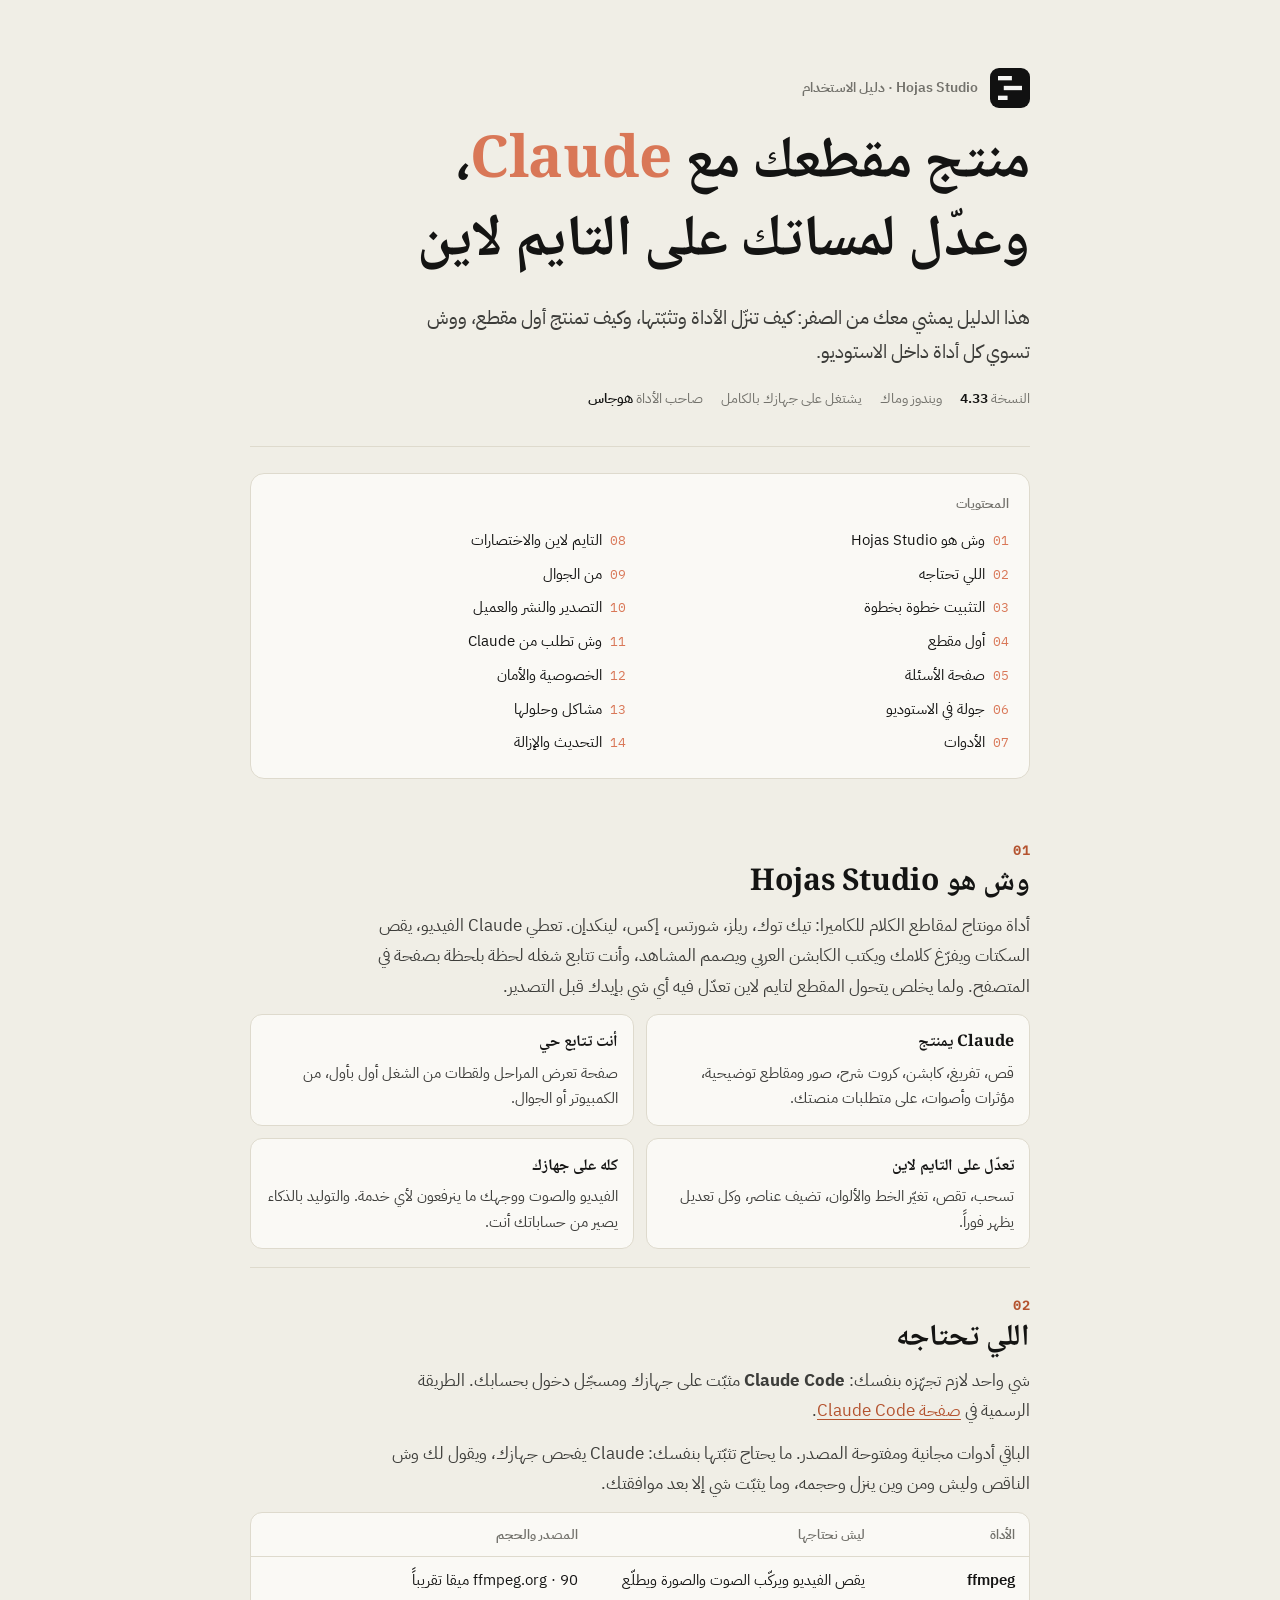
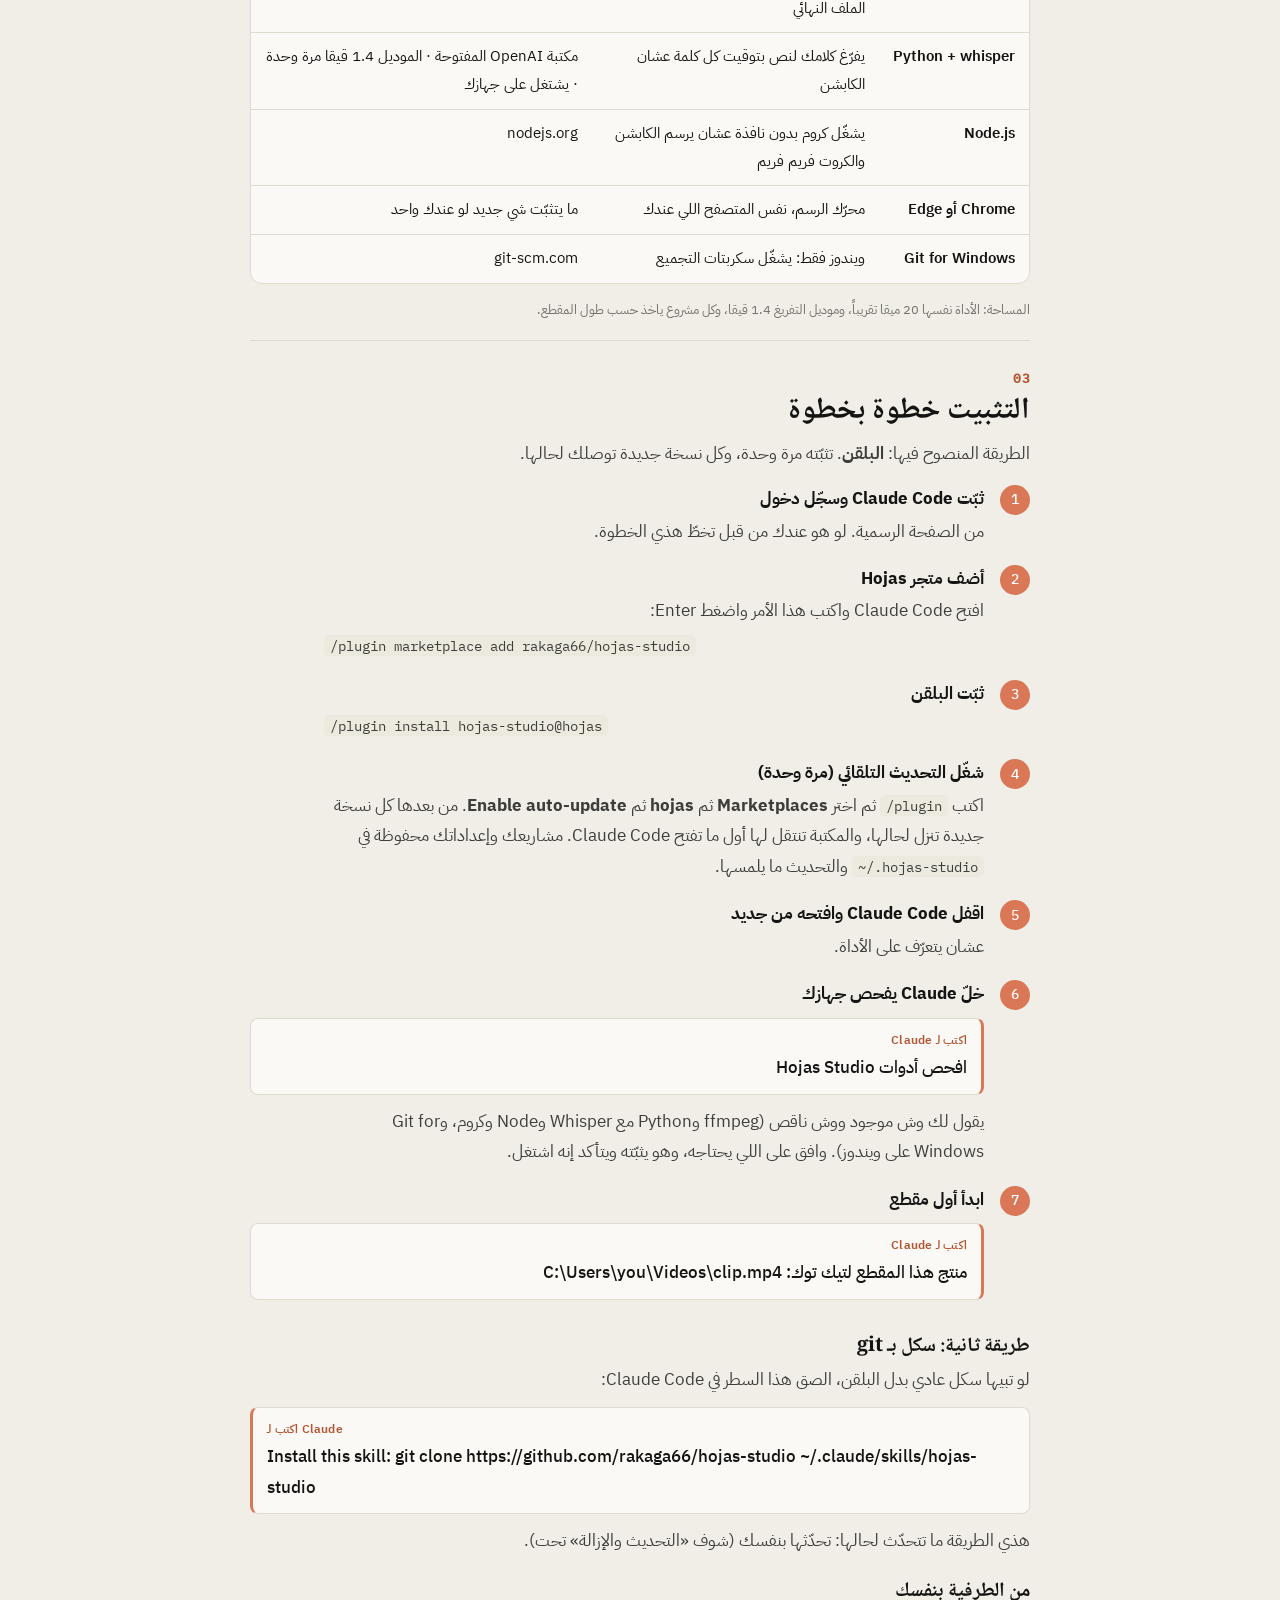
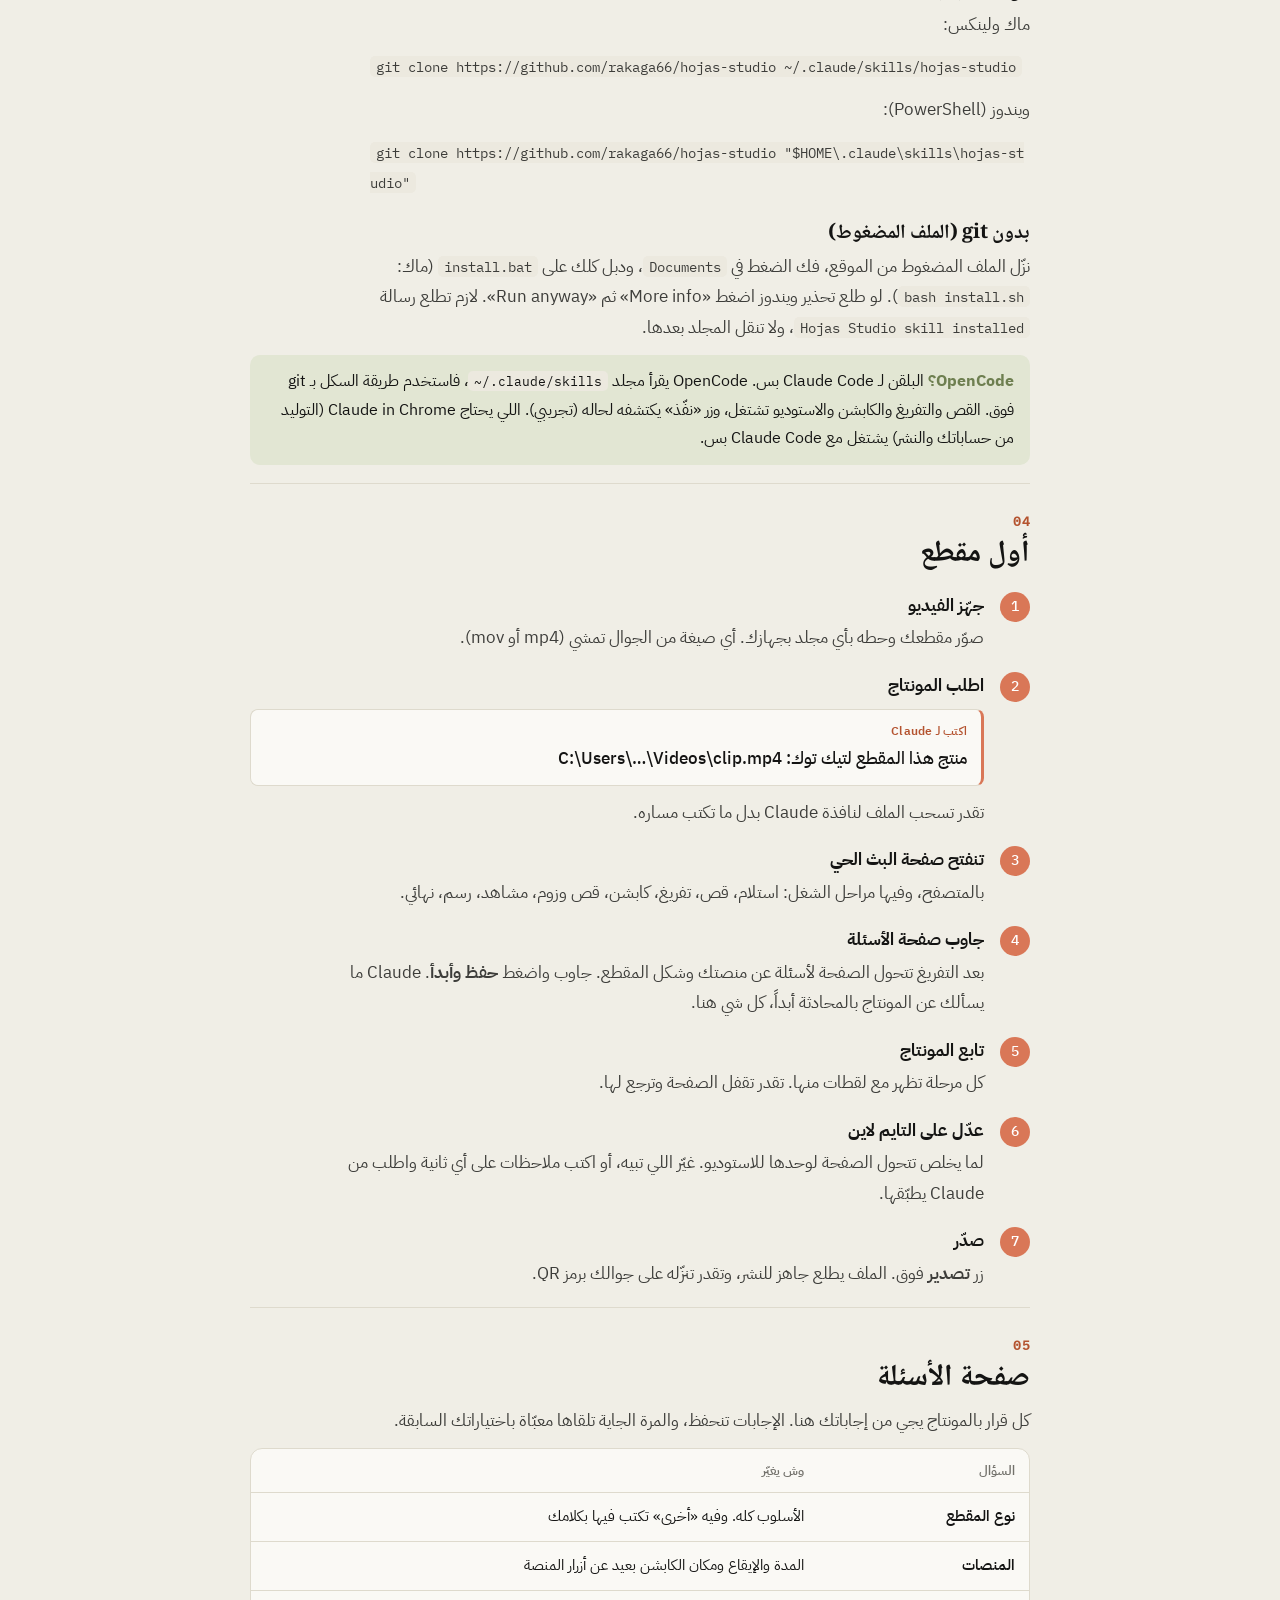
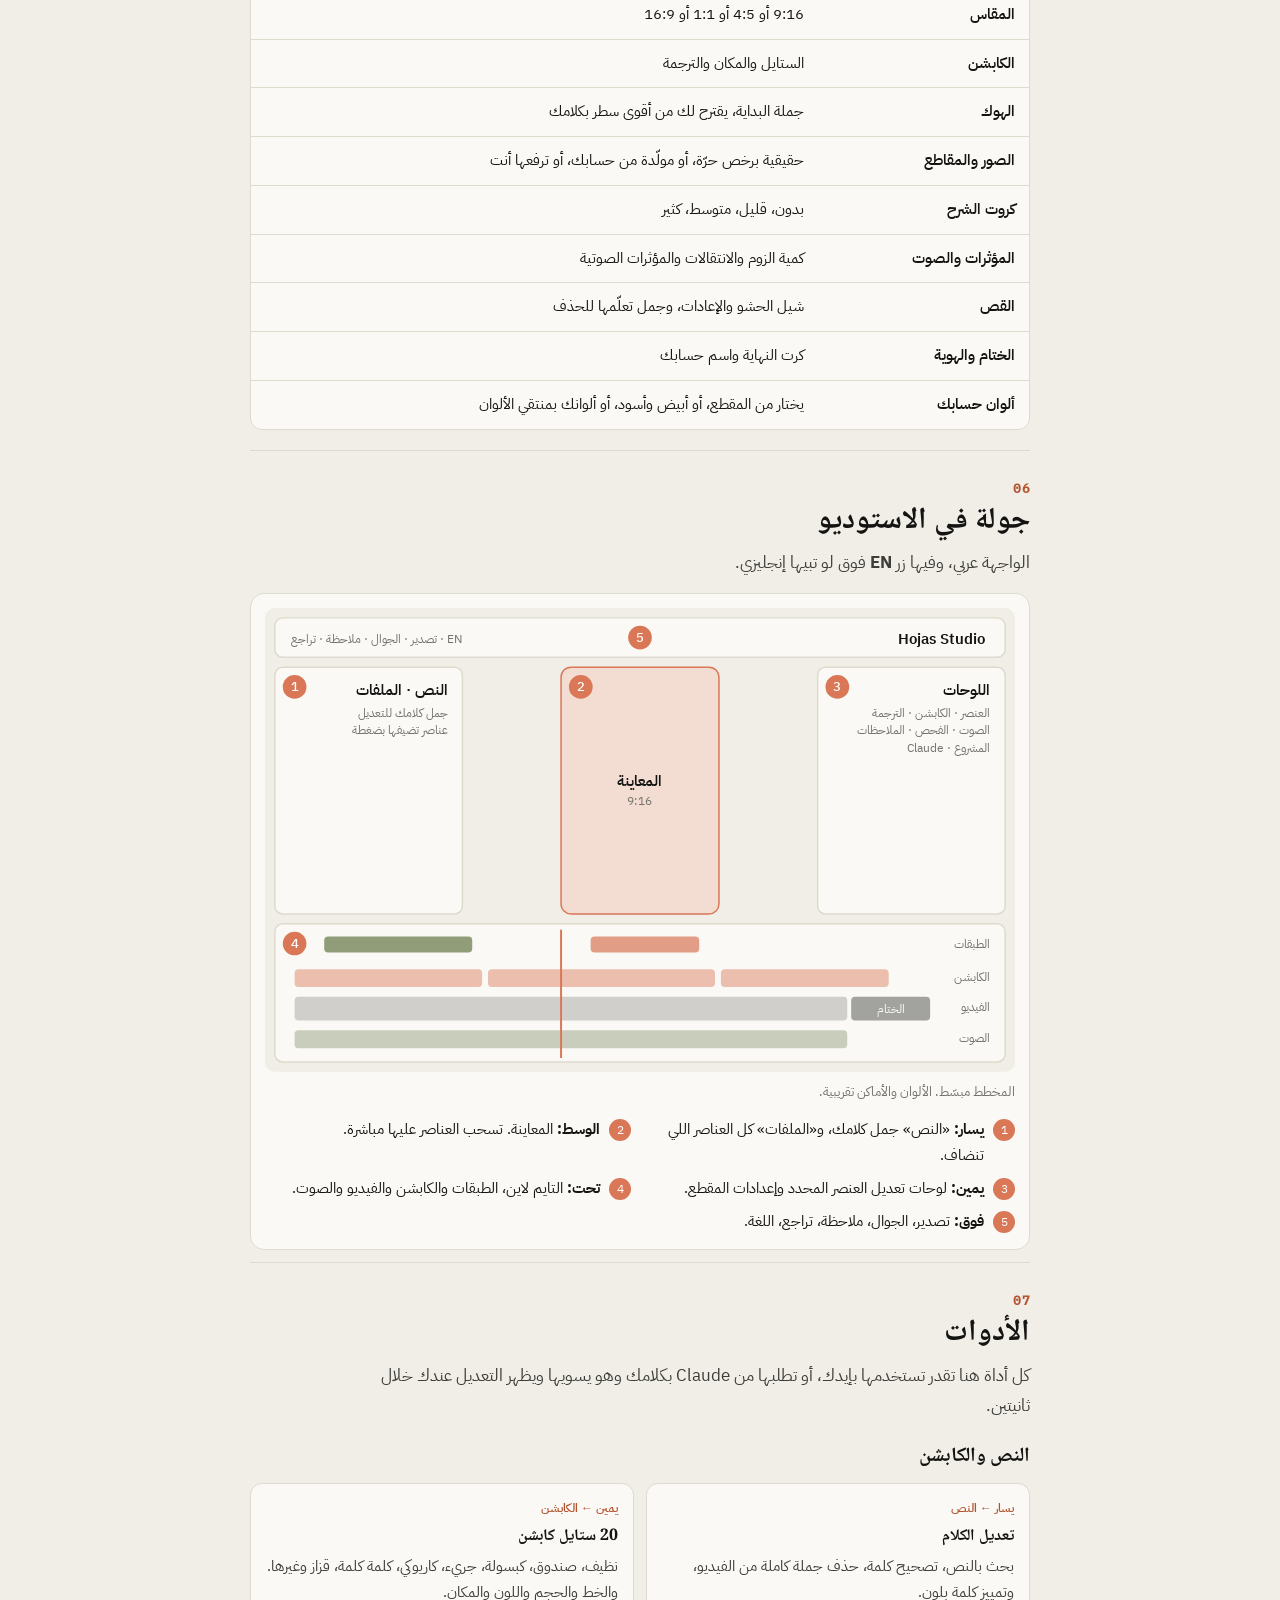
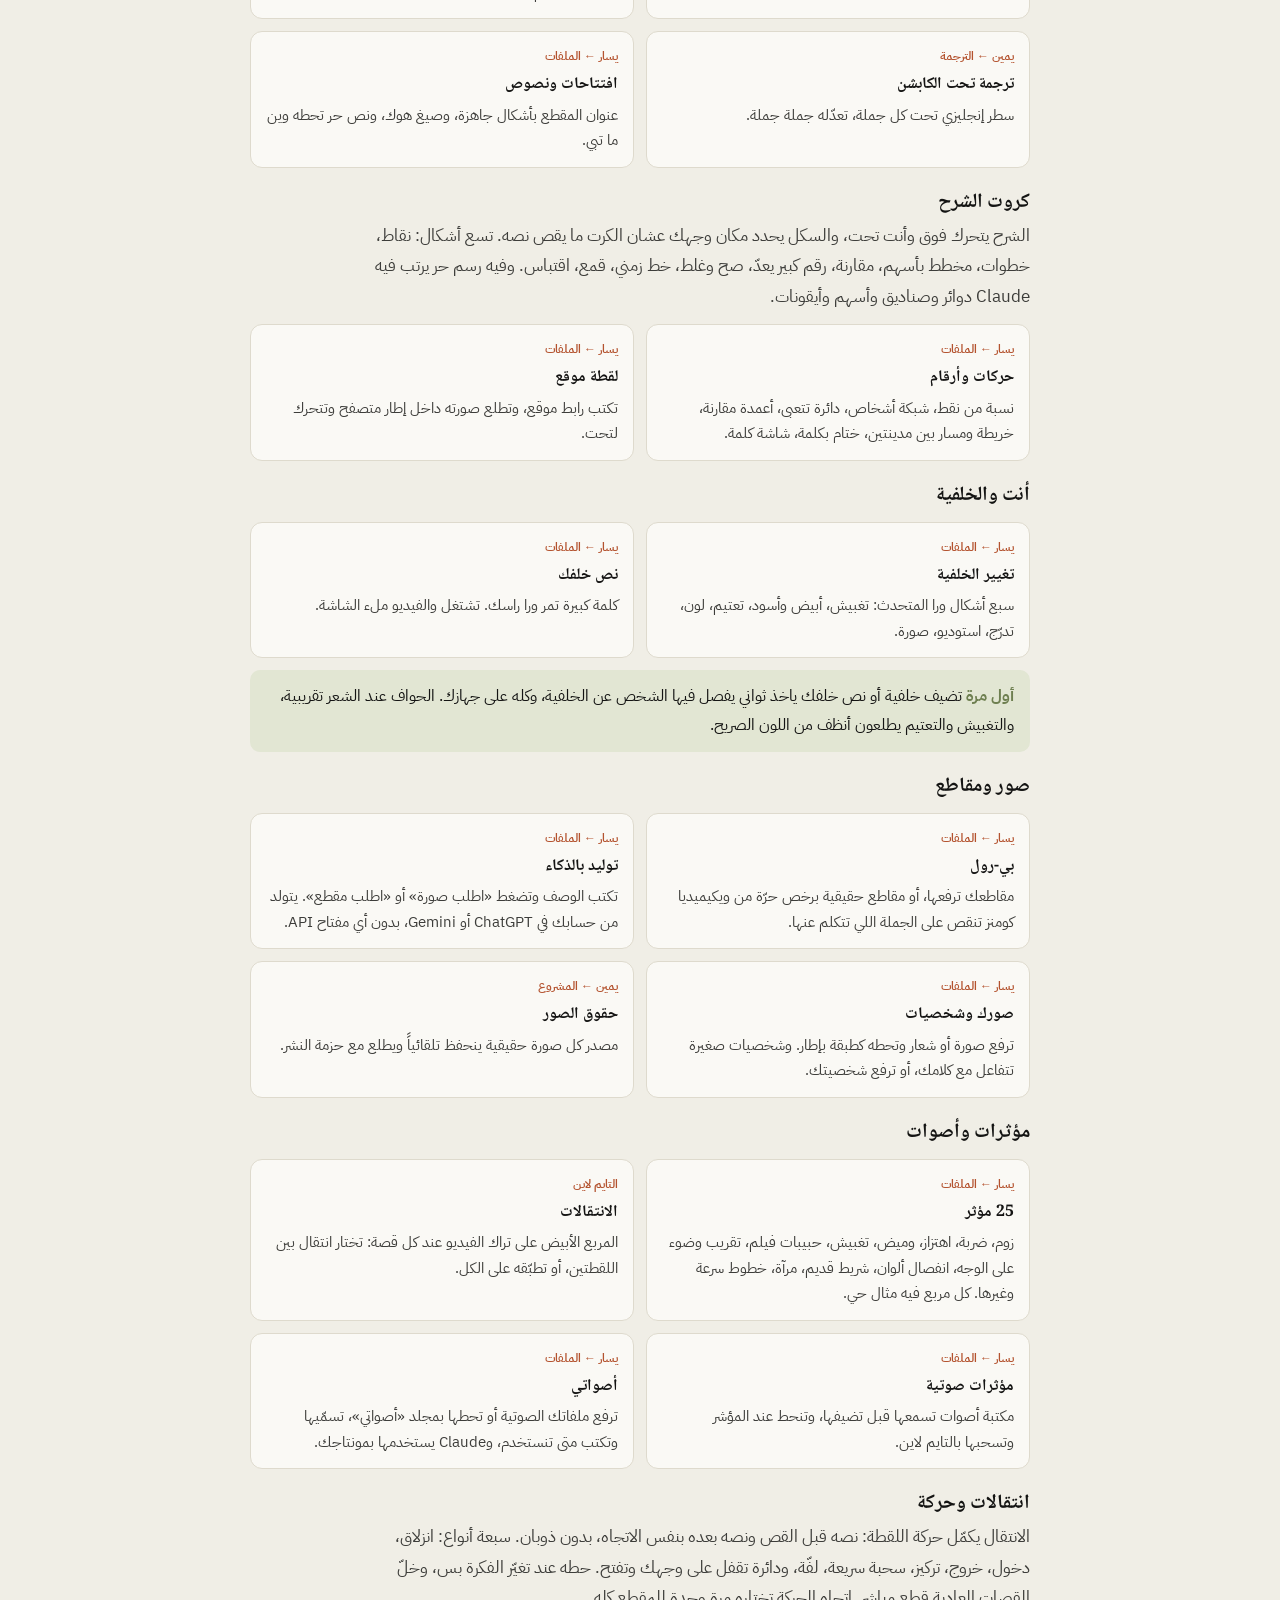
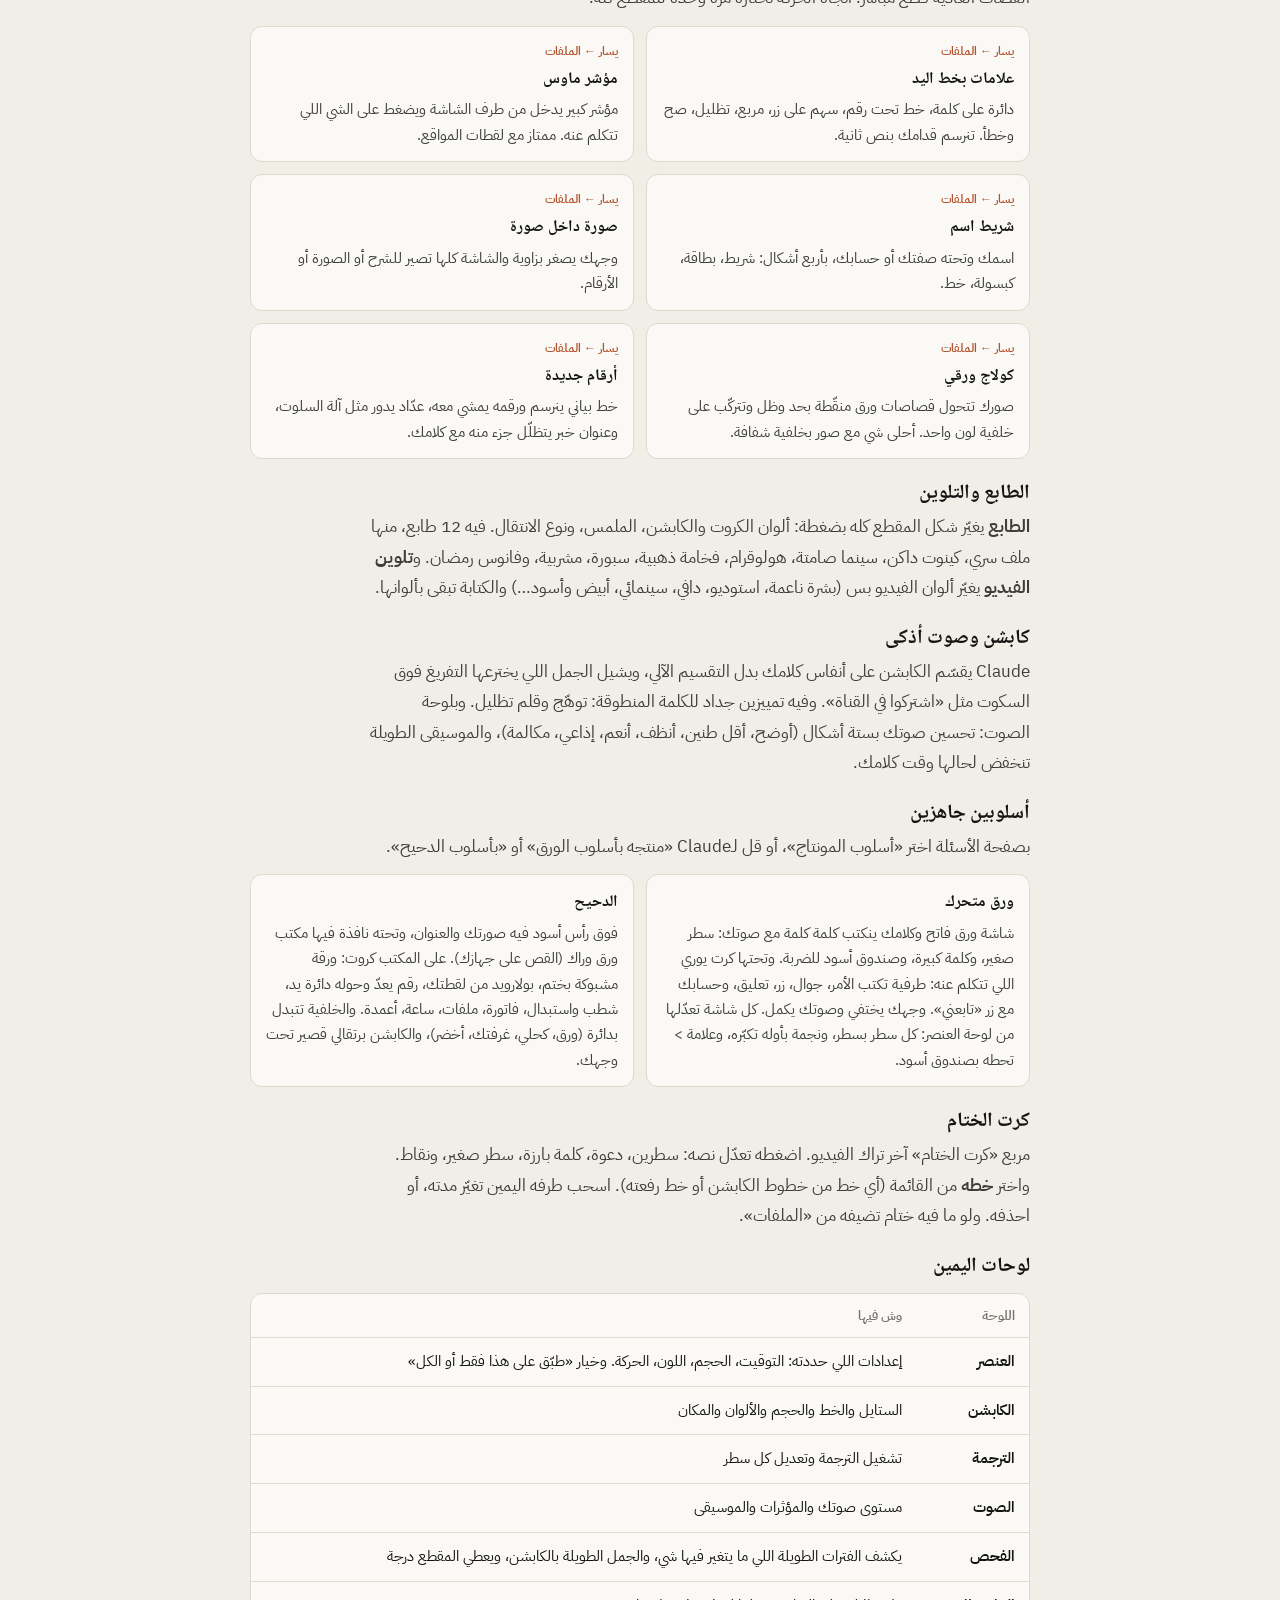
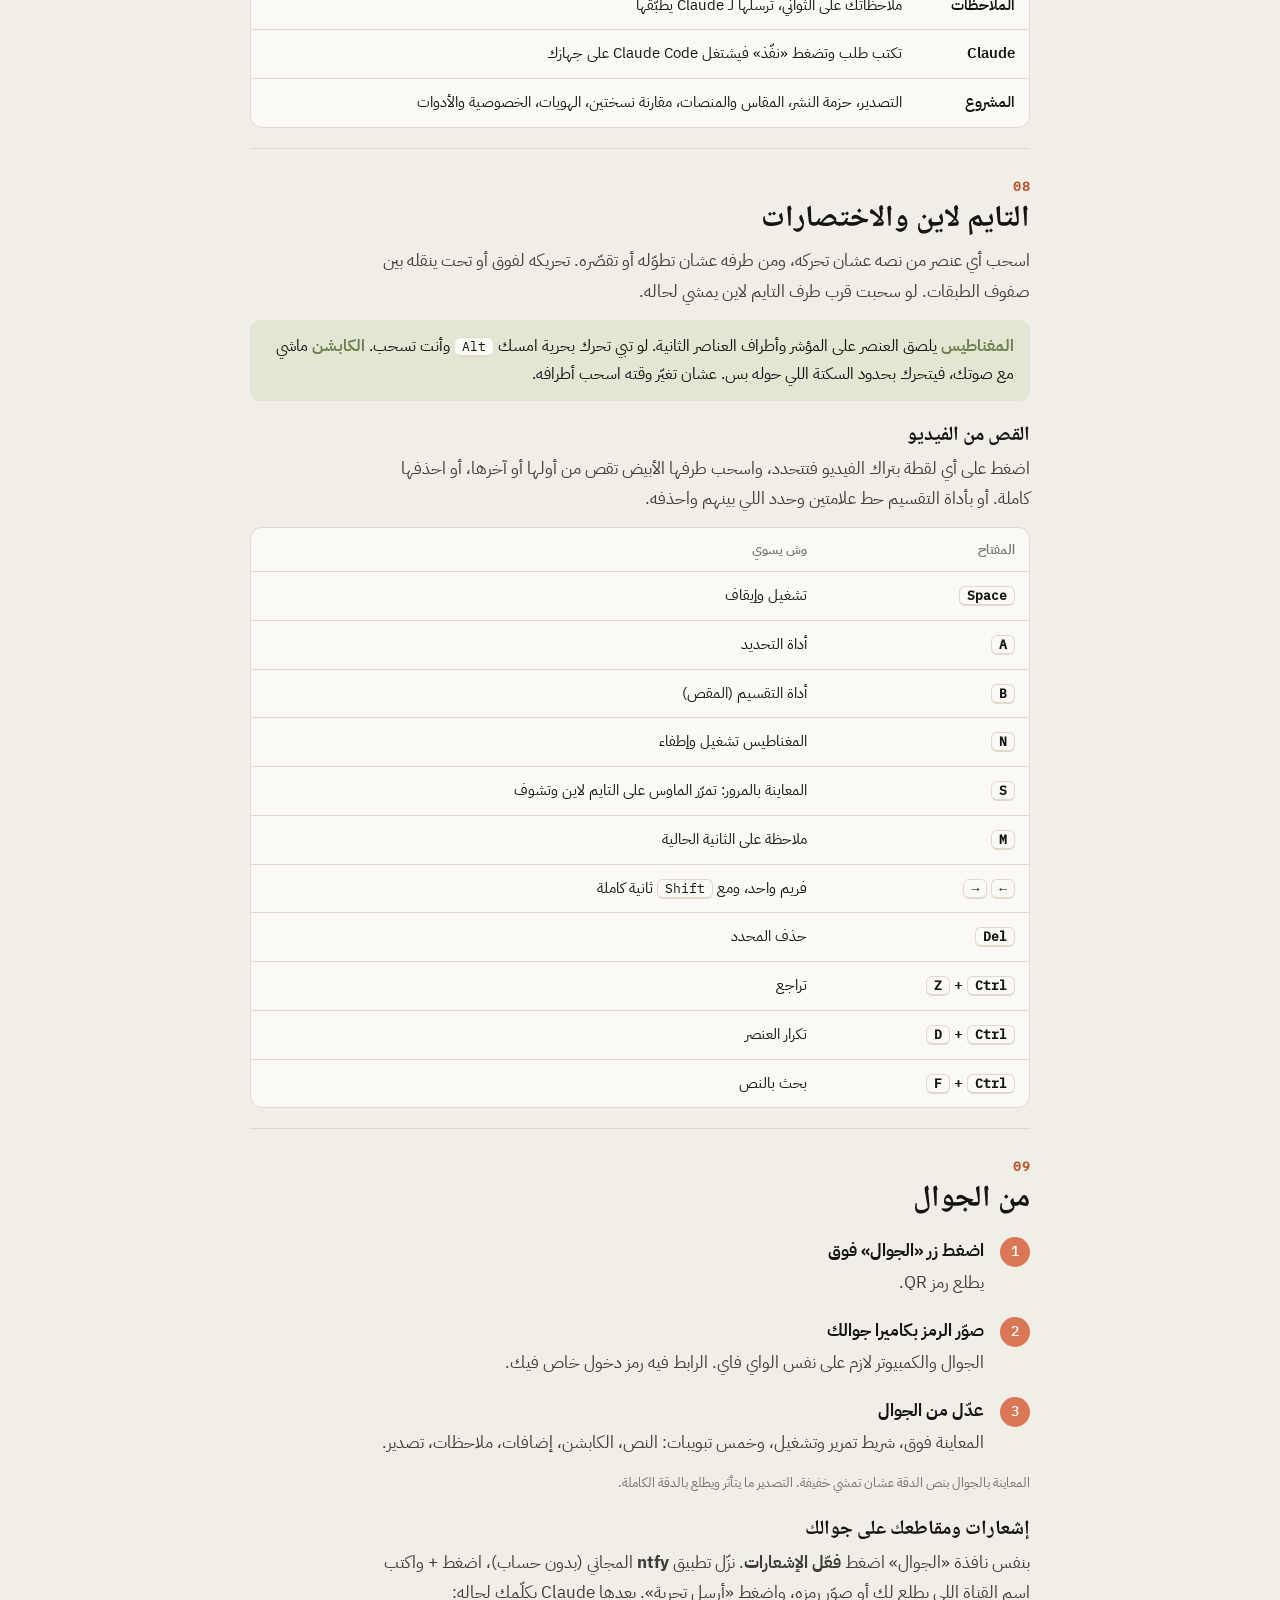
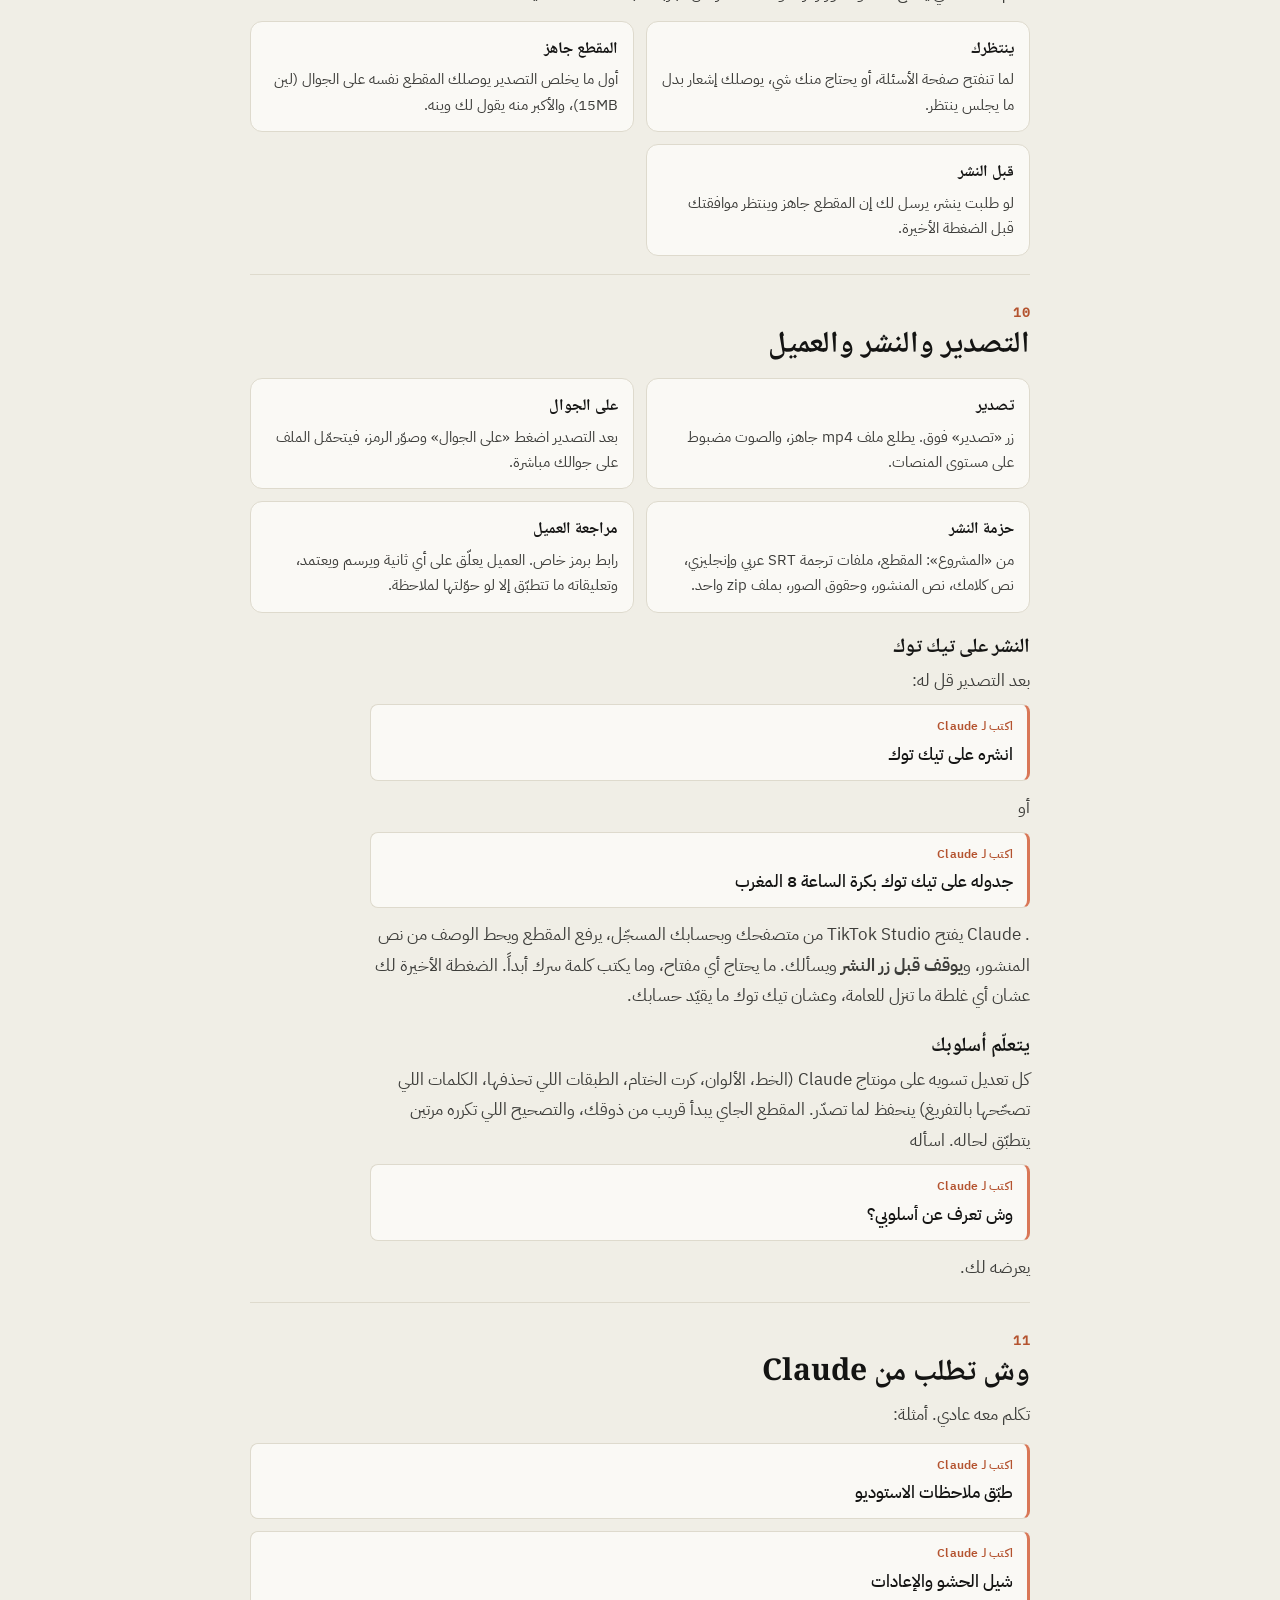
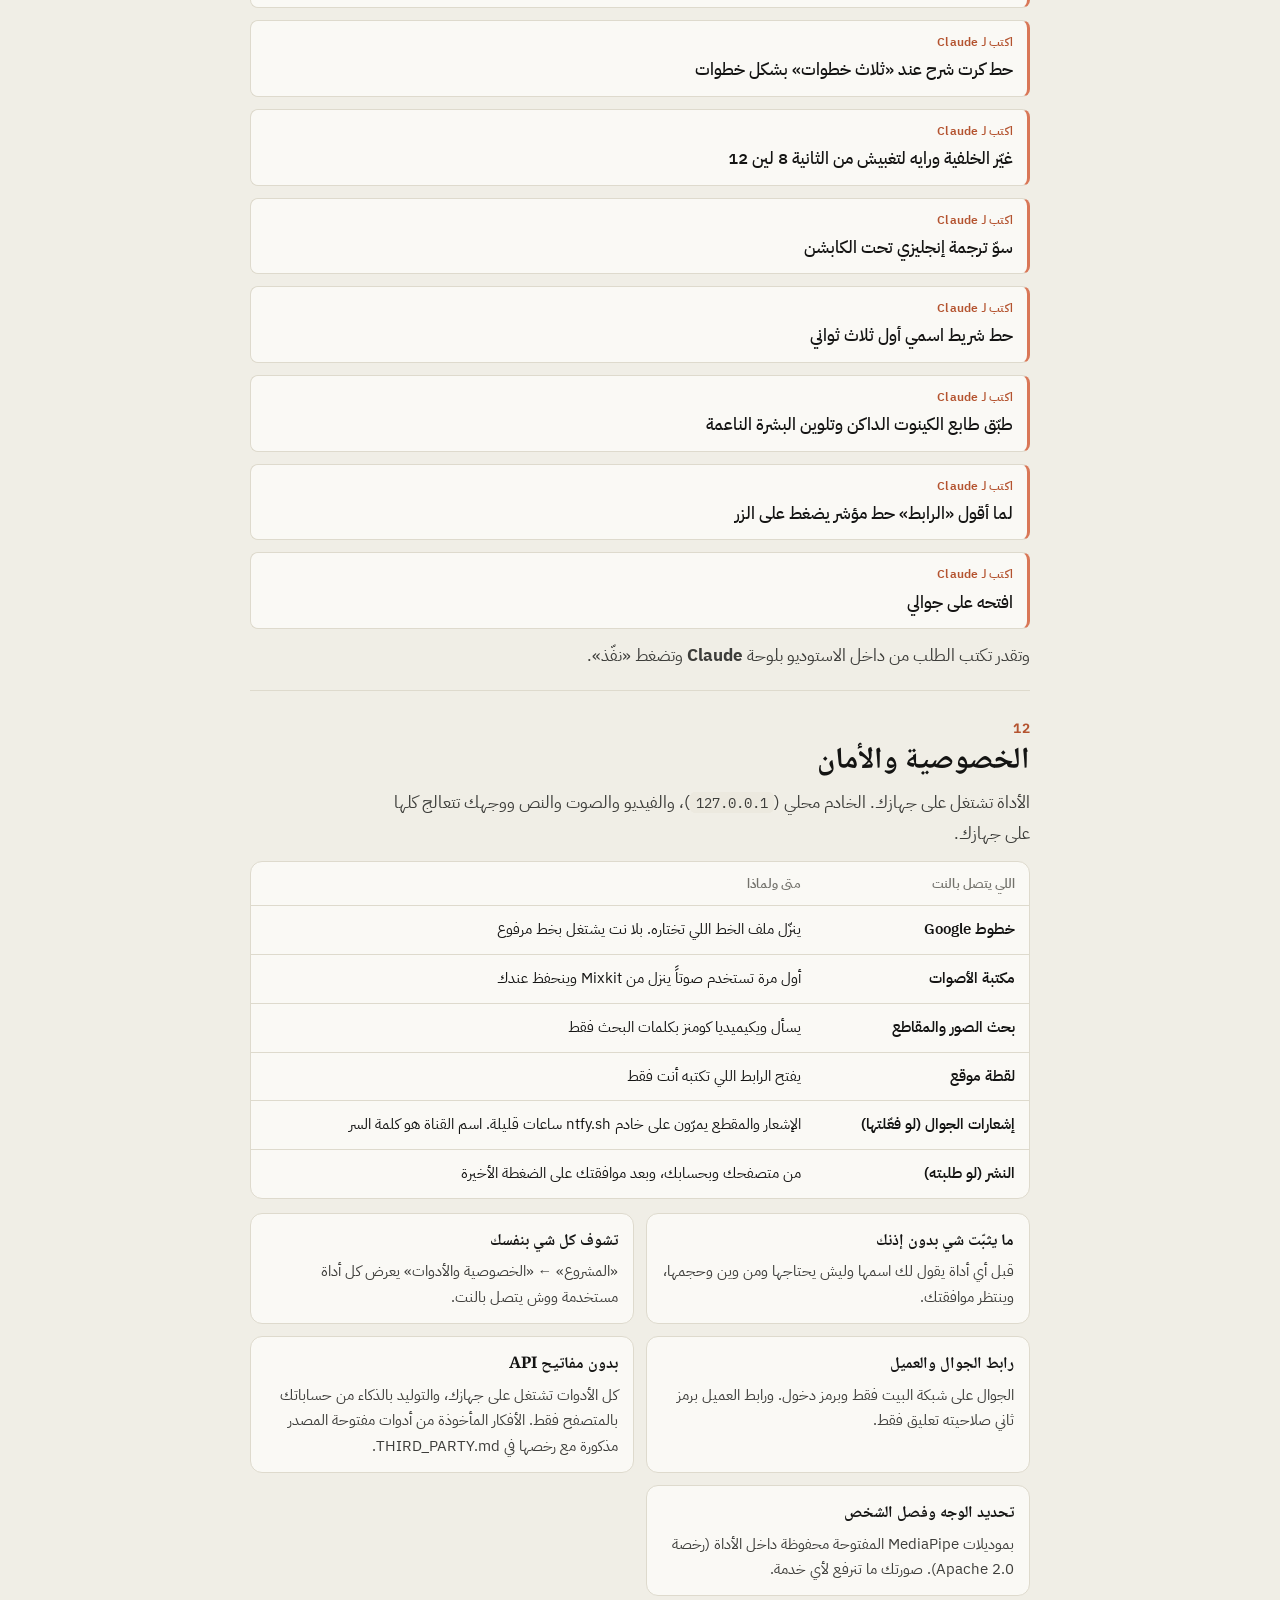
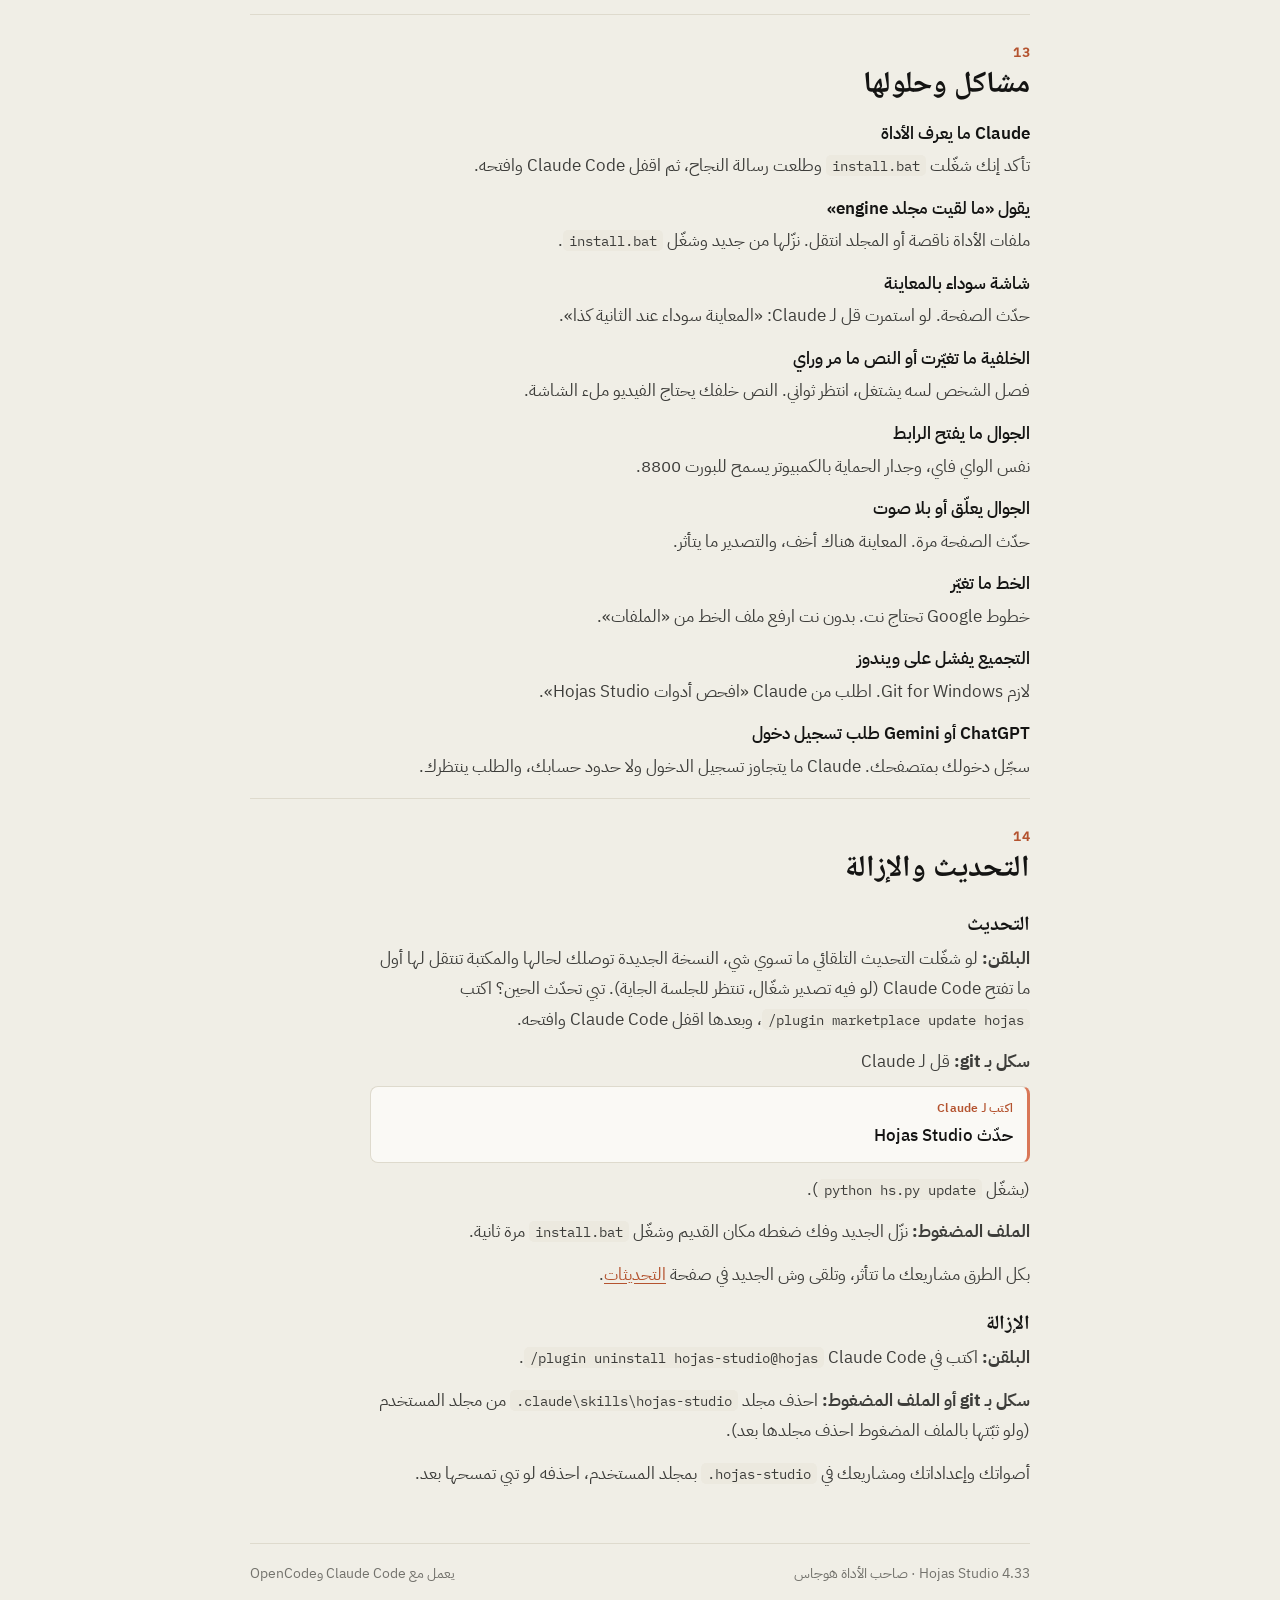
==== GUIDE.html @ 1b10c0c2 "4.34: tools check detects the export library (puppeteer-core) and `hs deps` installs it once into ~/" ====
<!doctype html>
<html lang="ar" dir="rtl">
<head>
<meta charset="utf-8">
<meta name="viewport" content="width=device-width, initial-scale=1">
<title>دليل Hojas Studio</title>
<style>
@font-face{font-family:"HS Plex";font-weight:400;font-display:swap;unicode-range:U+0600-06FF,U+0750-077F,U+0870-08FF,U+FB50-FDFF,U+FE70-FEFF,U+200C-200E;src:url([data-uri]) format("woff2")}
@font-face{font-family:"HS Plex";font-weight:400;font-display:swap;unicode-range:U+0000-00FF,U+2000-206F,U+2190-21FF;src:url([data-uri]) format("woff2")}
@font-face{font-family:"HS Plex";font-weight:500;font-display:swap;unicode-range:U+0600-06FF,U+0750-077F,U+0870-08FF,U+FB50-FDFF,U+FE70-FEFF,U+200C-200E;src:url([data-uri]) format("woff2")}
@font-face{font-family:"HS Plex";font-weight:500;font-display:swap;unicode-range:U+0000-00FF,U+2000-206F,U+2190-21FF;src:url([data-uri]) format("woff2")}
@font-face{font-family:"HS Plex";font-weight:600;font-display:swap;unicode-range:U+0600-06FF,U+0750-077F,U+0870-08FF,U+FB50-FDFF,U+FE70-FEFF,U+200C-200E;src:url([data-uri]) format("woff2")}
@font-face{font-family:"HS Plex";font-weight:600;font-display:swap;unicode-range:U+0000-00FF,U+2000-206F,U+2190-21FF;src:url([data-uri]) format("woff2")}
@font-face{font-family:"HS Plex";font-weight:700;font-display:swap;unicode-range:U+0600-06FF,U+0750-077F,U+0870-08FF,U+FB50-FDFF,U+FE70-FEFF,U+200C-200E;src:url([data-uri]) format("woff2")}
@font-face{font-family:"HS Plex";font-weight:700;font-display:swap;unicode-range:U+0000-00FF,U+2000-206F,U+2190-21FF;src:url([data-uri]) format("woff2")}
@font-face{font-family:"HS Naskh";font-weight:600;font-display:swap;unicode-range:U+0600-06FF,U+0750-077F,U+0870-08FF,U+FB50-FDFF,U+FE70-FEFF,U+200C-200E;src:url([data-uri]) format("woff2")}
@font-face{font-family:"HS Naskh";font-weight:600;font-display:swap;unicode-range:U+0000-00FF,U+2000-206F,U+2190-21FF;src:url([data-uri]) format("woff2")}
@font-face{font-family:"HS Naskh";font-weight:700;font-display:swap;unicode-range:U+0600-06FF,U+0750-077F,U+0870-08FF,U+FB50-FDFF,U+FE70-FEFF,U+200C-200E;src:url([data-uri]) format("woff2")}
@font-face{font-family:"HS Naskh";font-weight:700;font-display:swap;unicode-range:U+0000-00FF,U+2000-206F,U+2190-21FF;src:url([data-uri]) format("woff2")}
@font-face{font-family:"HS Mono";font-weight:400;font-display:swap;unicode-range:U+0000-00FF,U+2000-206F,U+2190-21FF;src:url([data-uri]) format("woff2")}
@font-face{font-family:"HS Mono";font-weight:500;font-display:swap;unicode-range:U+0000-00FF,U+2000-206F,U+2190-21FF;src:url([data-uri]) format("woff2")}

/* Layout: a single reading column like a printed manual, with a quiet table of contents and numbered steps only where order matters */
:root{
  --paper:#F0EEE6; --card:#FAF9F5; --ink:#141413; --ink2:#3D3D3A; --mute:#73726C; --line:#DEDACD;
  --clay:#D97757; --clay-ink:#B4532F; --clay-soft:#F3DDD2; --olive:#6E7F50; --olive-soft:#E2E6D3; --code:#ECE9DF;
  --serif:"HS Naskh","Noto Naskh Arabic","Amiri",serif; --sans:"HS Plex","IBM Plex Sans Arabic","Segoe UI",Tahoma,sans-serif; --mono:"HS Mono","IBM Plex Mono",Consolas,monospace;
}
@media (prefers-color-scheme: dark){ :root:not([data-theme="light"]){ --paper:#1F1E1C; --card:#292826; --ink:#F0EEE6; --ink2:#D6D3C9; --mute:#A5A399; --line:#3B3A36; --clay:#E08A6B; --clay-ink:#EFA285; --clay-soft:#3E2C24; --olive:#A9B98A; --olive-soft:#2C3124; --code:#33322E; color-scheme:dark } }
:root[data-theme="dark"]{ --paper:#1F1E1C; --card:#292826; --ink:#F0EEE6; --ink2:#D6D3C9; --mute:#A5A399; --line:#3B3A36; --clay:#E08A6B; --clay-ink:#EFA285; --clay-soft:#3E2C24; --olive:#A9B98A; --olive-soft:#2C3124; --code:#33322E; color-scheme:dark }
*{box-sizing:border-box}
body{background:var(--paper);color:var(--ink);font-family:var(--sans);font-size:16.5px;line-height:1.85;margin:0}
.page{direction:rtl;max-width:820px;margin:0 auto;padding-inline:20px;padding-block:28px 64px}
h1,h2,h3{font-family:var(--serif);font-weight:700;line-height:1.35;text-wrap:balance;margin:0}
h2{font-size:30px;margin-bottom:6px}
h3{font-size:20px;margin-top:22px;margin-bottom:4px}
p{margin:0 0 12px;max-width:66ch;color:var(--ink2)}
a{color:var(--clay-ink);text-underline-offset:3px}
code,.cmd{font-family:var(--mono);font-size:.86em;background:var(--code);padding:1px 6px;border-radius:5px;direction:ltr;unicode-bidi:isolate;white-space:nowrap}
kbd{font-family:var(--mono);font-size:13px;background:var(--card);border:1px solid var(--line);border-bottom-width:2px;border-radius:6px;padding:0 7px;direction:ltr;unicode-bidi:isolate;white-space:nowrap}
.say{display:block;background:var(--card);border:1px solid var(--line);border-inline-start:3px solid var(--clay);border-radius:8px;padding:10px 14px;margin:8px 0 12px;font-weight:500;color:var(--ink)}
.say::before{content:"اكتب لـ Claude";display:block;font-size:12px;font-weight:600;color:var(--clay-ink);letter-spacing:.2px;margin-bottom:2px}

/* cover */
.cover{padding-block:40px 34px;border-bottom:1px solid var(--line);margin-bottom:26px;display:grid;gap:18px}
.brand{display:flex;align-items:center;gap:12px;color:var(--mute);font-size:14px;font-weight:600}
.mark{width:40px;height:40px;flex:none}
.cover h1{font-size:clamp(38px,7vw,58px);letter-spacing:-.3px}
.cover h1 span{color:var(--clay)}
.lead{font-size:19px;line-height:1.8;color:var(--ink2);max-width:58ch;margin:0}
.meta{display:flex;flex-wrap:wrap;gap:8px 18px;font-size:13.5px;color:var(--mute)}
.meta b{color:var(--ink);font-weight:600}

/* toc */
.toc{background:var(--card);border:1px solid var(--line);border-radius:14px;padding:18px 20px;margin-bottom:34px}
.toc h4{margin:0 0 8px;font-size:13px;color:var(--mute);font-weight:600}
.toc ol{margin:0;padding:0;list-style:none;columns:2;column-gap:28px}
.toc li{break-inside:avoid;padding:3px 0;font-size:15px}
.toc a{color:var(--ink);text-decoration:none}
.toc a:hover{color:var(--clay-ink);text-decoration:underline}
.toc i{font-style:normal;color:var(--clay);font-family:var(--mono);font-size:12.5px;display:inline-block;min-width:24px}

section{padding-block:26px 6px;border-top:1px solid var(--line);break-inside:auto}
section:first-of-type{border-top:0}
.kicker{font-size:12.5px;color:var(--clay-ink);font-weight:600;letter-spacing:.3px;margin-bottom:2px;font-family:var(--mono);direction:ltr;text-align:right}

/* steps: real sequences only */
.steps{list-style:none;margin:14px 0 8px;padding:0;counter-reset:s;display:grid;gap:12px}
.steps>li{counter-increment:s;display:grid;grid-template-columns:34px 1fr;gap:12px;align-items:start;break-inside:avoid}
.steps>li::before{content:counter(s);width:30px;height:30px;border-radius:50%;background:var(--clay);color:#FFF;display:grid;place-items:center;font-family:var(--mono);font-weight:500;font-size:14px;margin-top:2px}
.steps>li>div{min-width:0}
.steps>li>div>b{display:block;color:var(--ink);font-size:17px}
.steps p{margin:2px 0 4px}

/* tables */
.tw{overflow-x:auto;margin:12px 0 14px;border:1px solid var(--line);border-radius:12px;background:var(--card)}
table{border-collapse:collapse;width:100%;font-size:15px;min-width:520px}
th,td{text-align:right;padding:10px 14px;border-bottom:1px solid var(--line);vertical-align:top}
th{font-size:12.5px;color:var(--mute);font-weight:600;background:transparent}
tr:last-child td{border-bottom:0}
td:first-child{font-weight:600;color:var(--ink);white-space:nowrap}
.tiny{font-size:13px;color:var(--mute)}

/* notes */
.note{background:var(--olive-soft);border-radius:10px;padding:12px 16px;margin:12px 0;color:var(--ink);font-size:15.5px;break-inside:avoid}
.note b{color:var(--olive)}
.warn{background:var(--clay-soft)}
.warn b{color:var(--clay-ink)}

/* tool grid */
.grid{display:grid;grid-template-columns:repeat(2,minmax(0,1fr));gap:12px;margin:12px 0}
.tool{background:var(--card);border:1px solid var(--line);border-radius:12px;padding:13px 15px;break-inside:avoid;min-width:0}
.tool h5{margin:0 0 3px;font-size:16px;font-family:var(--serif);font-weight:700;color:var(--ink)}
.tool p{margin:0;font-size:14.5px;line-height:1.75}
.tool .where{display:block;font-size:12px;color:var(--clay-ink);font-weight:600;margin-bottom:3px}

/* layout figure */
figure{margin:14px 0 6px;background:var(--card);border:1px solid var(--line);border-radius:14px;padding:14px;break-inside:avoid}
figure svg{width:100%;height:auto;display:block;direction:ltr}
figcaption{font-size:13px;color:var(--mute);margin-top:8px}
.ui-bg{fill:var(--paper)} .ui-panel{fill:var(--card);stroke:var(--line);stroke-width:1.5} .ui-hi{fill:var(--clay-soft);stroke:var(--clay);stroke-width:1.5}
.ui-txt{fill:var(--ink);font-family:var(--sans);font-size:15px;font-weight:600} .ui-sub{fill:var(--mute);font-family:var(--sans);font-size:12px}
.ui-num{fill:var(--clay)} .ui-numt{fill:#FFF;font-family:var(--mono);font-size:13px;font-weight:500}
.legend{list-style:none;padding:0;margin:12px 0 0;display:grid;grid-template-columns:repeat(2,minmax(0,1fr));gap:6px 18px;font-size:14.5px}
.legend li{display:flex;gap:9px;align-items:baseline;min-width:0}
.legend i{font-style:normal;flex:none;width:22px;height:22px;border-radius:50%;background:var(--clay);color:#FFF;display:inline-grid;place-items:center;font-family:var(--mono);font-size:12px}

dl.faq{margin:10px 0}
dl.faq dt{font-weight:600;color:var(--ink);margin-top:12px}
dl.faq dd{margin:2px 0 0;color:var(--ink2)}
footer{margin-top:36px;padding-top:18px;border-top:1px solid var(--line);font-size:13.5px;color:var(--mute);display:flex;flex-wrap:wrap;justify-content:space-between;gap:8px}

@media (max-width:640px){ .toc ol{columns:1} .grid,.legend{grid-template-columns:1fr} h2{font-size:26px} body{font-size:16px} }
@media print{ body{background:var(--paper)} tr,.tool,.note,figure{break-inside:avoid} .kicker{break-after:avoid} .page{padding-block:0} section{break-before:auto} h2,h3{break-after:avoid} .toc{break-after:page} }
@page{size:A4;margin:16mm 14mm}
</style>
</head>
<body>

<div class="page">

<header class="cover">
  <div class="brand"><svg class="mark" viewBox="0 0 40 40" aria-hidden="true"><rect width="40" height="40" rx="9" fill="#111111"/><rect x="8.00" y="8.00" width="13.89" height="4.32" fill="#F5F5F3"/><rect x="13.77" y="17.84" width="18.23" height="4.32" fill="#F5F5F3"/><rect x="8.00" y="27.68" width="9.57" height="4.32" fill="#F5F5F3"/></svg>Hojas Studio · دليل الاستخدام</div>
  <h1>منتج مقطعك مع <span>Claude</span>، وعدّل لمساتك على التايم لاين</h1>
  <p class="lead">هذا الدليل يمشي معك من الصفر: كيف تنزّل الأداة وتثبّتها، وكيف تمنتج أول مقطع، ووش تسوي كل أداة داخل الاستوديو.</p>
  <div class="meta"><span>النسخة <b>4.33</b></span><span>ويندوز وماك</span><span>يشتغل على جهازك بالكامل</span><span>صاحب الأداة <b>هوجاس</b></span></div>
</header>

<nav class="toc" aria-label="المحتويات">
  <h4>المحتويات</h4>
  <ol>
    <li><a href="#what"><i>01</i>وش هو Hojas Studio</a></li>
    <li><a href="#need"><i>02</i>اللي تحتاجه</a></li>
    <li><a href="#install"><i>03</i>التثبيت خطوة بخطوة</a></li>
    <li><a href="#first"><i>04</i>أول مقطع</a></li>
    <li><a href="#brief"><i>05</i>صفحة الأسئلة</a></li>
    <li><a href="#tour"><i>06</i>جولة في الاستوديو</a></li>
    <li><a href="#tools"><i>07</i>الأدوات</a></li>
    <li><a href="#timeline"><i>08</i>التايم لاين والاختصارات</a></li>
    <li><a href="#phone"><i>09</i>من الجوال</a></li>
    <li><a href="#export"><i>10</i>التصدير والنشر والعميل</a></li>
    <li><a href="#ask"><i>11</i>وش تطلب من Claude</a></li>
    <li><a href="#privacy"><i>12</i>الخصوصية والأمان</a></li>
    <li><a href="#faq"><i>13</i>مشاكل وحلولها</a></li>
    <li><a href="#update"><i>14</i>التحديث والإزالة</a></li>
  </ol>
</nav>

<section id="what">
  <div class="kicker">01</div>
  <h2>وش هو Hojas Studio</h2>
  <p>أداة مونتاج لمقاطع الكلام للكاميرا: تيك توك، ريلز، شورتس، إكس، لينكدإن. تعطي Claude الفيديو، يقص السكتات ويفرّغ كلامك ويكتب الكابشن العربي ويصمم المشاهد، وأنت تتابع شغله لحظة بلحظة بصفحة في المتصفح. ولما يخلص يتحول المقطع لتايم لاين تعدّل فيه أي شي بإيدك قبل التصدير.</p>
  <div class="grid">
    <div class="tool"><h5>Claude يمنتج</h5><p>قص، تفريغ، كابشن، كروت شرح، صور ومقاطع توضيحية، مؤثرات وأصوات، على متطلبات منصتك.</p></div>
    <div class="tool"><h5>أنت تتابع حي</h5><p>صفحة تعرض المراحل ولقطات من الشغل أول بأول، من الكمبيوتر أو الجوال.</p></div>
    <div class="tool"><h5>تعدّل على التايم لاين</h5><p>تسحب، تقص، تغيّر الخط والألوان، تضيف عناصر، وكل تعديل يظهر فوراً.</p></div>
    <div class="tool"><h5>كله على جهازك</h5><p>الفيديو والصوت ووجهك ما ينرفعون لأي خدمة. والتوليد بالذكاء يصير من حساباتك أنت.</p></div>
  </div>
</section>

<section id="need">
  <div class="kicker">02</div>
  <h2>اللي تحتاجه</h2>
  <p>شي واحد لازم تجهّزه بنفسك: <b>Claude Code</b> مثبّت على جهازك ومسجّل دخول بحسابك. الطريقة الرسمية في <a href="https://docs.claude.com/en/docs/claude-code/overview" target="_blank" rel="noopener">صفحة Claude Code</a>.</p>
  <p>الباقي أدوات مجانية ومفتوحة المصدر. ما يحتاج تثبّتها بنفسك: Claude يفحص جهازك، ويقول لك وش الناقص وليش ومن وين ينزل وحجمه، وما يثبّت شي إلا بعد موافقتك.</p>
  <div class="tw"><table>
    <thead><tr><th>الأداة</th><th>ليش نحتاجها</th><th>المصدر والحجم</th></tr></thead>
    <tbody>
      <tr><td>ffmpeg</td><td>يقص الفيديو ويركّب الصوت والصورة ويطلّع الملف النهائي</td><td>ffmpeg.org · 90 ميقا تقريباً</td></tr>
      <tr><td>Python + whisper</td><td>يفرّغ كلامك لنص بتوقيت كل كلمة عشان الكابشن</td><td>مكتبة OpenAI المفتوحة · الموديل 1.4 قيقا مرة وحدة · يشتغل على جهازك</td></tr>
      <tr><td>Node.js</td><td>يشغّل كروم بدون نافذة عشان يرسم الكابشن والكروت فريم فريم</td><td>nodejs.org</td></tr>
      <tr><td>Chrome أو Edge</td><td>محرّك الرسم، نفس المتصفح اللي عندك</td><td>ما يتثبّت شي جديد لو عندك واحد</td></tr>
      <tr><td>Git for Windows</td><td>ويندوز فقط: يشغّل سكربتات التجميع</td><td>git-scm.com</td></tr>
    </tbody>
  </table></div>
  <p class="tiny">المساحة: الأداة نفسها 20 ميقا تقريباً، وموديل التفريغ 1.4 قيقا، وكل مشروع ياخذ حسب طول المقطع.</p>
</section>

<section id="install">
  <div class="kicker">03</div>
  <h2>التثبيت خطوة بخطوة</h2>
  <p>الطريقة المنصوح فيها: <b>البلقن</b>. تثبّته مرة وحدة، وكل نسخة جديدة توصلك لحالها.</p>
  <ol class="steps">
    <li><div><b>ثبّت Claude Code وسجّل دخول</b><p>من الصفحة الرسمية. لو هو عندك من قبل تخطّ هذي الخطوة.</p></div></li>
    <li><div><b>أضف متجر Hojas</b><p>افتح Claude Code واكتب هذا الأمر واضغط Enter:</p><p dir="ltr" style="text-align:left"><code>/plugin marketplace add rakaga66/hojas-studio</code></p></div></li>
    <li><div><b>ثبّت البلقن</b><p dir="ltr" style="text-align:left"><code>/plugin install hojas-studio@hojas</code></p></div></li>
    <li><div><b>شغّل التحديث التلقائي (مرة وحدة)</b><p>اكتب <code>/plugin</code> ثم اختر <b>Marketplaces</b> ثم <b>hojas</b> ثم <b>Enable auto-update</b>. من بعدها كل نسخة جديدة تنزل لحالها، والمكتبة تنتقل لها أول ما تفتح Claude Code. مشاريعك وإعداداتك محفوظة في <code>~/.hojas-studio</code> والتحديث ما يلمسها.</p></div></li>
    <li><div><b>اقفل Claude Code وافتحه من جديد</b><p>عشان يتعرّف على الأداة.</p></div></li>
    <li><div><b>خلّ Claude يفحص جهازك</b><span class="say">افحص أدوات Hojas Studio</span><p>يقول لك وش موجود ووش ناقص (ffmpeg وPython مع Whisper وNode وكروم، وGit for Windows على ويندوز). وافق على اللي يحتاجه، وهو يثبّته ويتأكد إنه اشتغل.</p></div></li>
    <li><div><b>ابدأ أول مقطع</b><span class="say">منتج هذا المقطع لتيك توك: C:\Users\you\Videos\clip.mp4</span></div></li>
  </ol>
  <h3>طريقة ثانية: سكل بـ git</h3>
  <p>لو تبيها سكل عادي بدل البلقن، الصق هذا السطر في Claude Code:</p>
  <span class="say" dir="ltr" style="text-align:left">Install this skill: git clone https://github.com/rakaga66/hojas-studio ~/.claude/skills/hojas-studio</span>
  <p>هذي الطريقة ما تتحدّث لحالها: تحدّثها بنفسك (شوف «التحديث والإزالة» تحت).</p>
  <h3>من الطرفية بنفسك</h3>
  <p>ماك ولينكس:</p><p dir="ltr" style="text-align:left"><code style="white-space:normal;word-break:break-all">git clone https://github.com/rakaga66/hojas-studio ~/.claude/skills/hojas-studio</code></p>
  <p>ويندوز (PowerShell):</p><p dir="ltr" style="text-align:left"><code style="white-space:normal;word-break:break-all">git clone https://github.com/rakaga66/hojas-studio "$HOME\.claude\skills\hojas-studio"</code></p>
  <h3>بدون git (الملف المضغوط)</h3>
  <p>نزّل الملف المضغوط من الموقع، فك الضغط في <code>Documents</code>، ودبل كلك على <code>install.bat</code> (ماك: <code>bash install.sh</code>). لو طلع تحذير ويندوز اضغط «More info» ثم «Run anyway». لازم تطلع رسالة <code>Hojas Studio skill installed</code>، ولا تنقل المجلد بعدها.</p>
  <div class="note"><b>OpenCode؟</b> البلقن لـ Claude Code بس. OpenCode يقرأ مجلد <code>~/.claude/skills</code>، فاستخدم طريقة السكل بـ git فوق. القص والتفريغ والكابشن والاستوديو تشتغل، وزر «نفّذ» يكتشفه لحاله (تجريبي). اللي يحتاج Claude in Chrome (التوليد من حساباتك والنشر) يشتغل مع Claude Code بس.</div>
</section>

<section id="first">
  <div class="kicker">04</div>
  <h2>أول مقطع</h2>
  <ol class="steps">
    <li><div><b>جهّز الفيديو</b><p>صوّر مقطعك وحطه بأي مجلد بجهازك. أي صيغة من الجوال تمشي (mp4 أو mov).</p></div></li>
    <li><div><b>اطلب المونتاج</b><span class="say">منتج هذا المقطع لتيك توك: C:\Users\…\Videos\clip.mp4</span><p>تقدر تسحب الملف لنافذة Claude بدل ما تكتب مساره.</p></div></li>
    <li><div><b>تنفتح صفحة البث الحي</b><p>بالمتصفح، وفيها مراحل الشغل: استلام، قص، تفريغ، كابشن، قص وزوم، مشاهد، رسم، نهائي.</p></div></li>
    <li><div><b>جاوب صفحة الأسئلة</b><p>بعد التفريغ تتحول الصفحة لأسئلة عن منصتك وشكل المقطع. جاوب واضغط <b>حفظ وأبدأ</b>. Claude ما يسألك عن المونتاج بالمحادثة أبداً، كل شي هنا.</p></div></li>
    <li><div><b>تابع المونتاج</b><p>كل مرحلة تظهر مع لقطات منها. تقدر تقفل الصفحة وترجع لها.</p></div></li>
    <li><div><b>عدّل على التايم لاين</b><p>لما يخلص تتحول الصفحة لوحدها للاستوديو. غيّر اللي تبيه، أو اكتب ملاحظات على أي ثانية واطلب من Claude يطبّقها.</p></div></li>
    <li><div><b>صدّر</b><p>زر <b>تصدير</b> فوق. الملف يطلع جاهز للنشر، وتقدر تنزّله على جوالك برمز QR.</p></div></li>
  </ol>
</section>

<section id="brief">
  <div class="kicker">05</div>
  <h2>صفحة الأسئلة</h2>
  <p>كل قرار بالمونتاج يجي من إجاباتك هنا. الإجابات تنحفظ، والمرة الجاية تلقاها معبّاة باختياراتك السابقة.</p>
  <div class="tw"><table>
    <thead><tr><th>السؤال</th><th>وش يغيّر</th></tr></thead>
    <tbody>
      <tr><td>نوع المقطع</td><td>الأسلوب كله. وفيه «أخرى» تكتب فيها بكلامك</td></tr>
      <tr><td>المنصات</td><td>المدة والإيقاع ومكان الكابشن بعيد عن أزرار المنصة</td></tr>
      <tr><td>المقاس</td><td>9:16 أو 4:5 أو 1:1 أو 16:9</td></tr>
      <tr><td>الكابشن</td><td>الستايل والمكان والترجمة</td></tr>
      <tr><td>الهوك</td><td>جملة البداية، يقترح لك من أقوى سطر بكلامك</td></tr>
      <tr><td>الصور والمقاطع</td><td>حقيقية برخص حرّة، أو مولّدة من حسابك، أو ترفعها أنت</td></tr>
      <tr><td>كروت الشرح</td><td>بدون، قليل، متوسط، كثير</td></tr>
      <tr><td>المؤثرات والصوت</td><td>كمية الزوم والانتقالات والمؤثرات الصوتية</td></tr>
      <tr><td>القص</td><td>شيل الحشو والإعادات، وجمل تعلّمها للحذف</td></tr>
      <tr><td>الختام والهوية</td><td>كرت النهاية واسم حسابك</td></tr>
      <tr><td>ألوان حسابك</td><td>يختار من المقطع، أو أبيض وأسود، أو ألوانك بمنتقي الألوان</td></tr>
    </tbody>
  </table></div>
</section>

<section id="tour">
  <div class="kicker">06</div>
  <h2>جولة في الاستوديو</h2>
  <p>الواجهة عربي، وفيها زر <b>EN</b> فوق لو تبيها إنجليزي.</p>
  <figure>
    <svg viewBox="0 0 760 470" role="img" aria-label="مخطط واجهة الاستوديو">
      <rect class="ui-bg" x="0" y="0" width="760" height="470" rx="10"/>
      <rect class="ui-panel" x="10" y="10" width="740" height="40" rx="8"/>
      <text class="ui-txt" x="730" y="36" text-anchor="end">Hojas Studio</text>
      <text class="ui-sub" x="26" y="35">تصدير · الجوال · ملاحظة · تراجع · EN</text>
      <rect class="ui-panel" x="560" y="60" width="190" height="250" rx="8"/>
      <text class="ui-txt" x="735" y="88" text-anchor="end">اللوحات</text>
      <text class="ui-sub" x="735" y="110" text-anchor="end">العنصر · الكابشن · الترجمة</text>
      <text class="ui-sub" x="735" y="128" text-anchor="end">الصوت · الفحص · الملاحظات</text>
      <text class="ui-sub" x="735" y="146" text-anchor="end">Claude · المشروع</text>
      <rect class="ui-hi" x="300" y="60" width="160" height="250" rx="10"/>
      <text class="ui-txt" x="380" y="180" text-anchor="middle">المعاينة</text>
      <text class="ui-sub" x="380" y="200" text-anchor="middle">9:16</text>
      <rect class="ui-panel" x="10" y="60" width="190" height="250" rx="8"/>
      <text class="ui-txt" x="185" y="88" text-anchor="end">النص · الملفات</text>
      <text class="ui-sub" x="185" y="110" text-anchor="end">جمل كلامك للتعديل</text>
      <text class="ui-sub" x="185" y="128" text-anchor="end">عناصر تضيفها بضغطة</text>
      <rect class="ui-panel" x="10" y="320" width="740" height="140" rx="8"/>
      <g class="ui-sub"><text x="735" y="345" text-anchor="end">الطبقات</text><text x="735" y="378" text-anchor="end">الكابشن</text><text x="735" y="408" text-anchor="end">الفيديو</text><text x="735" y="440" text-anchor="end">الصوت</text></g>
      <rect x="60" y="333" width="150" height="16" rx="4" fill="var(--olive)" opacity=".75"/><rect x="330" y="333" width="110" height="16" rx="4" fill="var(--clay)" opacity=".7"/>
      <rect x="30" y="366" width="190" height="18" rx="4" fill="var(--clay)" opacity=".45"/><rect x="226" y="366" width="230" height="18" rx="4" fill="var(--clay)" opacity=".45"/><rect x="462" y="366" width="170" height="18" rx="4" fill="var(--clay)" opacity=".45"/>
      <rect x="30" y="394" width="560" height="24" rx="4" fill="var(--ink)" opacity=".18"/><rect x="594" y="394" width="80" height="24" rx="4" fill="var(--ink)" opacity=".38"/>
      <text class="ui-sub" x="634" y="410" text-anchor="middle" style="fill:var(--card)">الختام</text>
      <rect x="30" y="428" width="560" height="18" rx="4" fill="var(--olive)" opacity=".35"/>
      <line x1="300" y1="326" x2="300" y2="456" stroke="var(--clay)" stroke-width="2"/>
      <g><circle class="ui-num" cx="30" cy="80" r="12"/><text class="ui-numt" x="30" y="84.5" text-anchor="middle">1</text></g>
      <g><circle class="ui-num" cx="320" cy="80" r="12"/><text class="ui-numt" x="320" y="84.5" text-anchor="middle">2</text></g>
      <g><circle class="ui-num" cx="580" cy="80" r="12"/><text class="ui-numt" x="580" y="84.5" text-anchor="middle">3</text></g>
      <g><circle class="ui-num" cx="30" cy="340" r="12"/><text class="ui-numt" x="30" y="344.5" text-anchor="middle">4</text></g>
      <g><circle class="ui-num" cx="380" cy="30" r="12"/><text class="ui-numt" x="380" y="34.5" text-anchor="middle">5</text></g>
    </svg>
    <figcaption>المخطط مبسّط. الألوان والأماكن تقريبية.</figcaption>
    <ul class="legend">
      <li><i>1</i><span><b>يسار:</b> «النص» جمل كلامك، و«الملفات» كل العناصر اللي تنضاف.</span></li>
      <li><i>2</i><span><b>الوسط:</b> المعاينة. تسحب العناصر عليها مباشرة.</span></li>
      <li><i>3</i><span><b>يمين:</b> لوحات تعديل العنصر المحدد وإعدادات المقطع.</span></li>
      <li><i>4</i><span><b>تحت:</b> التايم لاين، الطبقات والكابشن والفيديو والصوت.</span></li>
      <li><i>5</i><span><b>فوق:</b> تصدير، الجوال، ملاحظة، تراجع، اللغة.</span></li>
    </ul>
  </figure>
</section>

<section id="tools">
  <div class="kicker">07</div>
  <h2>الأدوات</h2>
  <p>كل أداة هنا تقدر تستخدمها بإيدك، أو تطلبها من Claude بكلامك وهو يسويها ويظهر التعديل عندك خلال ثانيتين.</p>

  <h3>النص والكابشن</h3>
  <div class="grid">
    <div class="tool"><span class="where">يسار ← النص</span><h5>تعديل الكلام</h5><p>بحث بالنص، تصحيح كلمة، حذف جملة كاملة من الفيديو، وتمييز كلمة بلون.</p></div>
    <div class="tool"><span class="where">يمين ← الكابشن</span><h5>20 ستايل كابشن</h5><p>نظيف، صندوق، كبسولة، جريء، كاريوكي، كلمة كلمة، قزاز وغيرها. والخط والحجم واللون والمكان.</p></div>
    <div class="tool"><span class="where">يمين ← الترجمة</span><h5>ترجمة تحت الكابشن</h5><p>سطر إنجليزي تحت كل جملة، تعدّله جملة جملة.</p></div>
    <div class="tool"><span class="where">يسار ← الملفات</span><h5>افتتاحات ونصوص</h5><p>عنوان المقطع بأشكال جاهزة، وصيغ هوك، ونص حر تحطه وين ما تبي.</p></div>
  </div>

  <h3>كروت الشرح</h3>
  <p>الشرح يتحرك فوق وأنت تحت، والسكل يحدد مكان وجهك عشان الكرت ما يقص نصه. تسع أشكال: نقاط، خطوات، مخطط بأسهم، مقارنة، رقم كبير يعدّ، صح وغلط، خط زمني، قمع، اقتباس. وفيه رسم حر يرتب فيه Claude دوائر وصناديق وأسهم وأيقونات.</p>
  <div class="grid">
    <div class="tool"><span class="where">يسار ← الملفات</span><h5>حركات وأرقام</h5><p>نسبة من نقط، شبكة أشخاص، دائرة تتعبى، أعمدة مقارنة، خريطة ومسار بين مدينتين، ختام بكلمة، شاشة كلمة.</p></div>
    <div class="tool"><span class="where">يسار ← الملفات</span><h5>لقطة موقع</h5><p>تكتب رابط موقع، وتطلع صورته داخل إطار متصفح وتتحرك لتحت.</p></div>
  </div>

  <h3>أنت والخلفية</h3>
  <div class="grid">
    <div class="tool"><span class="where">يسار ← الملفات</span><h5>تغيير الخلفية</h5><p>سبع أشكال ورا المتحدث: تغبيش، أبيض وأسود، تعتيم، لون، تدرّج، استوديو، صورة.</p></div>
    <div class="tool"><span class="where">يسار ← الملفات</span><h5>نص خلفك</h5><p>كلمة كبيرة تمر ورا راسك. تشتغل والفيديو ملء الشاشة.</p></div>
  </div>
  <div class="note"><b>أول مرة</b> تضيف خلفية أو نص خلفك ياخذ ثواني يفصل فيها الشخص عن الخلفية، وكله على جهازك. الحواف عند الشعر تقريبية، والتغبيش والتعتيم يطلعون أنظف من اللون الصريح.</div>

  <h3>صور ومقاطع</h3>
  <div class="grid">
    <div class="tool"><span class="where">يسار ← الملفات</span><h5>بي-رول</h5><p>مقاطعك ترفعها، أو مقاطع حقيقية برخص حرّة من ويكيميديا كومنز تنقص على الجملة اللي تتكلم عنها.</p></div>
    <div class="tool"><span class="where">يسار ← الملفات</span><h5>توليد بالذكاء</h5><p>تكتب الوصف وتضغط «اطلب صورة» أو «اطلب مقطع». يتولد من حسابك في ChatGPT أو Gemini، بدون أي مفتاح API.</p></div>
    <div class="tool"><span class="where">يسار ← الملفات</span><h5>صورك وشخصيات</h5><p>ترفع صورة أو شعار وتحطه كطبقة بإطار. وشخصيات صغيرة تتفاعل مع كلامك، أو ترفع شخصيتك.</p></div>
    <div class="tool"><span class="where">يمين ← المشروع</span><h5>حقوق الصور</h5><p>مصدر كل صورة حقيقية ينحفظ تلقائياً ويطلع مع حزمة النشر.</p></div>
  </div>

  <h3>مؤثرات وأصوات</h3>
  <div class="grid">
    <div class="tool"><span class="where">يسار ← الملفات</span><h5>25 مؤثر</h5><p>زوم، ضربة، اهتزاز، وميض، تغبيش، حبيبات فيلم، تقريب وضوء على الوجه، انفصال ألوان، شريط قديم، مرآة، خطوط سرعة وغيرها. كل مربع فيه مثال حي.</p></div>
    <div class="tool"><span class="where">التايم لاين</span><h5>الانتقالات</h5><p>المربع الأبيض على تراك الفيديو عند كل قصة: تختار انتقال بين اللقطتين، أو تطبّقه على الكل.</p></div>
    <div class="tool"><span class="where">يسار ← الملفات</span><h5>مؤثرات صوتية</h5><p>مكتبة أصوات تسمعها قبل تضيفها، وتنحط عند المؤشر وتسحبها بالتايم لاين.</p></div>
    <div class="tool"><span class="where">يسار ← الملفات</span><h5>أصواتي</h5><p>ترفع ملفاتك الصوتية أو تحطها بمجلد «أصواتي»، تسمّيها وتكتب متى تنستخدم، وClaude يستخدمها بمونتاجك.</p></div>
  </div>

  <h3>انتقالات وحركة</h3>
  <p>الانتقال يكمّل حركة اللقطة: نصه قبل القص ونصه بعده بنفس الاتجاه، بدون ذوبان. سبعة أنواع: انزلاق، دخول، خروج، تركيز، سحبة سريعة، لفّة، ودائرة تقفل على وجهك وتفتح. حطه عند تغيّر الفكرة بس، وخلّ القصات العادية قطع مباشر. اتجاه الحركة تختاره مرة وحدة للمقطع كله.</p>
  <div class="grid">
    <div class="tool"><span class="where">يسار ← الملفات</span><h5>علامات بخط اليد</h5><p>دائرة على كلمة، خط تحت رقم، سهم على زر، مربع، تظليل، صح وخطأ. تنرسم قدامك بنص ثانية.</p></div>
    <div class="tool"><span class="where">يسار ← الملفات</span><h5>مؤشر ماوس</h5><p>مؤشر كبير يدخل من طرف الشاشة ويضغط على الشي اللي تتكلم عنه. ممتاز مع لقطات المواقع.</p></div>
    <div class="tool"><span class="where">يسار ← الملفات</span><h5>شريط اسم</h5><p>اسمك وتحته صفتك أو حسابك، بأربع أشكال: شريط، بطاقة، كبسولة، خط.</p></div>
    <div class="tool"><span class="where">يسار ← الملفات</span><h5>صورة داخل صورة</h5><p>وجهك يصغر بزاوية والشاشة كلها تصير للشرح أو الصورة أو الأرقام.</p></div>
    <div class="tool"><span class="where">يسار ← الملفات</span><h5>كولاج ورقي</h5><p>صورك تتحول قصاصات ورق منقّطة بحد وظل وتتركّب على خلفية لون واحد. أحلى شي مع صور بخلفية شفافة.</p></div>
    <div class="tool"><span class="where">يسار ← الملفات</span><h5>أرقام جديدة</h5><p>خط بياني ينرسم ورقمه يمشي معه، عدّاد يدور مثل آلة السلوت، وعنوان خبر يتظلّل جزء منه مع كلامك.</p></div>
  </div>

  <h3>الطابع والتلوين</h3>
  <p><b>الطابع</b> يغيّر شكل المقطع كله بضغطة: ألوان الكروت والكابشن، الملمس، ونوع الانتقال. فيه 12 طابع، منها ملف سري، كينوت داكن، سينما صامتة، هولوقرام، فخامة ذهبية، سبورة، مشربية، وفانوس رمضان. و<b>تلوين الفيديو</b> يغيّر ألوان الفيديو بس (بشرة ناعمة، استوديو، دافي، سينمائي، أبيض وأسود…) والكتابة تبقى بألوانها.</p>

  <h3>كابشن وصوت أذكى</h3>
  <p>Claude يقسّم الكابشن على أنفاس كلامك بدل التقسيم الآلي، ويشيل الجمل اللي يخترعها التفريغ فوق السكوت مثل «اشتركوا في القناة». وفيه تمييزين جداد للكلمة المنطوقة: توهّج وقلم تظليل. وبلوحة الصوت: تحسين صوتك بستة أشكال (أوضح، أقل طنين، أنظف، أنعم، إذاعي، مكالمة)، والموسيقى الطويلة تنخفض لحالها وقت كلامك.</p>

  <h3>أسلوبين جاهزين</h3>
  <p>بصفحة الأسئلة اختر «أسلوب المونتاج»، أو قل لـClaude «منتجه بأسلوب الورق» أو «بأسلوب الدحيح».</p>
  <div class="grid">
    <div class="tool"><h5>ورق متحرك</h5><p>شاشة ورق فاتح وكلامك ينكتب كلمة كلمة مع صوتك: سطر صغير، وكلمة كبيرة، وصندوق أسود للضربة. وتحتها كرت يوري اللي تتكلم عنه: طرفية تكتب الأمر، جوال، زر، تعليق، وحسابك مع زر «تابعني». وجهك يختفي وصوتك يكمل. كل شاشة تعدّلها من لوحة العنصر: كل سطر بسطر، ونجمة بأوله تكبّره، وعلامة &gt; تحطه بصندوق أسود.</p></div>
    <div class="tool"><h5>الدحيح</h5><p>فوق رأس أسود فيه صورتك والعنوان، وتحته نافذة فيها مكتب ورق وراك (القص على جهازك). على المكتب كروت: ورقة مشبوكة بختم، بولارويد من لقطتك، رقم يعدّ وحوله دائرة يد، شطب واستبدال، فاتورة، ملفات، ساعة، أعمدة. والخلفية تتبدل بدائرة (ورق، كحلي، غرفتك، أخضر)، والكابشن برتقالي قصير تحت وجهك.</p></div>
  </div>

  <h3>كرت الختام</h3>
  <p>مربع «كرت الختام» آخر تراك الفيديو. اضغطه تعدّل نصه: سطرين، دعوة، كلمة بارزة، سطر صغير، ونقاط. واختر <b>خطه</b> من القائمة (أي خط من خطوط الكابشن أو خط رفعته). اسحب طرفه اليمين تغيّر مدته، أو احذفه. ولو ما فيه ختام تضيفه من «الملفات».</p>

  <h3>لوحات اليمين</h3>
  <div class="tw"><table>
    <thead><tr><th>اللوحة</th><th>وش فيها</th></tr></thead>
    <tbody>
      <tr><td>العنصر</td><td>إعدادات اللي حددته: التوقيت، الحجم، اللون، الحركة. وخيار «طبّق على هذا فقط أو الكل»</td></tr>
      <tr><td>الكابشن</td><td>الستايل والخط والحجم والألوان والمكان</td></tr>
      <tr><td>الترجمة</td><td>تشغيل الترجمة وتعديل كل سطر</td></tr>
      <tr><td>الصوت</td><td>مستوى صوتك والمؤثرات والموسيقى</td></tr>
      <tr><td>الفحص</td><td>يكشف الفترات الطويلة اللي ما يتغير فيها شي، والجمل الطويلة بالكابشن، ويعطي المقطع درجة</td></tr>
      <tr><td>الملاحظات</td><td>ملاحظاتك على الثواني، ترسلها لـ Claude يطبّقها</td></tr>
      <tr><td>Claude</td><td>تكتب طلب وتضغط «نفّذ» فيشتغل Claude Code على جهازك</td></tr>
      <tr><td>المشروع</td><td>التصدير، حزمة النشر، المقاس والمنصات، مقارنة نسختين، الهويات، الخصوصية والأدوات</td></tr>
    </tbody>
  </table></div>
</section>

<section id="timeline">
  <div class="kicker">08</div>
  <h2>التايم لاين والاختصارات</h2>
  <p>اسحب أي عنصر من نصه عشان تحركه، ومن طرفه عشان تطوّله أو تقصّره. تحريكه لفوق أو تحت ينقله بين صفوف الطبقات. لو سحبت قرب طرف التايم لاين يمشي لحاله.</p>
  <div class="note"><b>المغناطيس</b> يلصق العنصر على المؤشر وأطراف العناصر الثانية. لو تبي تحرك بحرية امسك <kbd>Alt</kbd> وأنت تسحب. <b>الكابشن</b> ماشي مع صوتك، فيتحرك بحدود السكتة اللي حوله بس. عشان تغيّر وقته اسحب أطرافه.</div>
  <h3>القص من الفيديو</h3>
  <p>اضغط على أي لقطة بتراك الفيديو فتتحدد، واسحب طرفها الأبيض تقص من أولها أو آخرها، أو احذفها كاملة. أو بأداة التقسيم حط علامتين وحدد اللي بينهم واحذفه.</p>
  <div class="tw"><table>
    <thead><tr><th>المفتاح</th><th>وش يسوي</th></tr></thead>
    <tbody>
      <tr><td><kbd>Space</kbd></td><td>تشغيل وإيقاف</td></tr>
      <tr><td><kbd>A</kbd></td><td>أداة التحديد</td></tr>
      <tr><td><kbd>B</kbd></td><td>أداة التقسيم (المقص)</td></tr>
      <tr><td><kbd>N</kbd></td><td>المغناطيس تشغيل وإطفاء</td></tr>
      <tr><td><kbd>S</kbd></td><td>المعاينة بالمرور: تمرّر الماوس على التايم لاين وتشوف</td></tr>
      <tr><td><kbd>M</kbd></td><td>ملاحظة على الثانية الحالية</td></tr>
      <tr><td><kbd>←</kbd> <kbd>→</kbd></td><td>فريم واحد، ومع <kbd>Shift</kbd> ثانية كاملة</td></tr>
      <tr><td><kbd>Del</kbd></td><td>حذف المحدد</td></tr>
      <tr><td><kbd>Ctrl</kbd> + <kbd>Z</kbd></td><td>تراجع</td></tr>
      <tr><td><kbd>Ctrl</kbd> + <kbd>D</kbd></td><td>تكرار العنصر</td></tr>
      <tr><td><kbd>Ctrl</kbd> + <kbd>F</kbd></td><td>بحث بالنص</td></tr>
    </tbody>
  </table></div>
</section>

<section id="phone">
  <div class="kicker">09</div>
  <h2>من الجوال</h2>
  <ol class="steps">
    <li><div><b>اضغط زر «الجوال» فوق</b><p>يطلع رمز QR.</p></div></li>
    <li><div><b>صوّر الرمز بكاميرا جوالك</b><p>الجوال والكمبيوتر لازم على نفس الواي فاي. الرابط فيه رمز دخول خاص فيك.</p></div></li>
    <li><div><b>عدّل من الجوال</b><p>المعاينة فوق، شريط تمرير وتشغيل، وخمس تبويبات: النص، الكابشن، إضافات، ملاحظات، تصدير.</p></div></li>
  </ol>
  <p class="tiny">المعاينة بالجوال بنص الدقة عشان تمشي خفيفة. التصدير ما يتأثر ويطلع بالدقة الكاملة.</p>
  <h3>إشعارات ومقاطعك على جوالك</h3>
  <p>بنفس نافذة «الجوال» اضغط <b>فعّل الإشعارات</b>. نزّل تطبيق <b>ntfy</b> المجاني (بدون حساب)، اضغط + واكتب اسم القناة اللي يطلع لك أو صوّر رمزه، واضغط «أرسل تجربة». بعدها Claude يكلّمك لحاله:</p>
  <div class="grid">
    <div class="tool"><h5>ينتظرك</h5><p>لما تنفتح صفحة الأسئلة، أو يحتاج منك شي، يوصلك إشعار بدل ما يجلس ينتظر.</p></div>
    <div class="tool"><h5>المقطع جاهز</h5><p>أول ما يخلص التصدير يوصلك المقطع نفسه على الجوال (لين 15MB)، والأكبر منه يقول لك وينه.</p></div>
    <div class="tool"><h5>قبل النشر</h5><p>لو طلبت ينشر، يرسل لك إن المقطع جاهز وينتظر موافقتك قبل الضغطة الأخيرة.</p></div>
  </div>
</section>

<section id="export">
  <div class="kicker">10</div>
  <h2>التصدير والنشر والعميل</h2>
  <div class="grid">
    <div class="tool"><h5>تصدير</h5><p>زر «تصدير» فوق. يطلع ملف mp4 جاهز، والصوت مضبوط على مستوى المنصات.</p></div>
    <div class="tool"><h5>على الجوال</h5><p>بعد التصدير اضغط «على الجوال» وصوّر الرمز، فيتحمّل الملف على جوالك مباشرة.</p></div>
    <div class="tool"><h5>حزمة النشر</h5><p>من «المشروع»: المقطع، ملفات ترجمة SRT عربي وإنجليزي، نص كلامك، نص المنشور، وحقوق الصور، بملف zip واحد.</p></div>
    <div class="tool"><h5>مراجعة العميل</h5><p>رابط برمز خاص. العميل يعلّق على أي ثانية ويرسم ويعتمد، وتعليقاته ما تتطبّق إلا لو حوّلتها لملاحظة.</p></div>
  </div>
  <h3>النشر على تيك توك</h3>
  <p>بعد التصدير قل له: <span class="say">انشره على تيك توك</span> أو <span class="say">جدوله على تيك توك بكرة الساعة 8 المغرب</span>. Claude يفتح TikTok Studio من متصفحك وبحسابك المسجّل، يرفع المقطع ويحط الوصف من نص المنشور، و<b>يوقف قبل زر النشر</b> ويسألك. ما يحتاج أي مفتاح، وما يكتب كلمة سرك أبداً. الضغطة الأخيرة لك عشان أي غلطة ما تنزل للعامة، وعشان تيك توك ما يقيّد حسابك.</p>
  <h3>يتعلّم أسلوبك</h3>
  <p>كل تعديل تسويه على مونتاج Claude (الخط، الألوان، كرت الختام، الطبقات اللي تحذفها، الكلمات اللي تصحّحها بالتفريغ) ينحفظ لما تصدّر. المقطع الجاي يبدأ قريب من ذوقك، والتصحيح اللي تكرره مرتين يتطبّق لحاله. اسأله <span class="say">وش تعرف عن أسلوبي؟</span> يعرضه لك.</p>
</section>

<section id="ask">
  <div class="kicker">11</div>
  <h2>وش تطلب من Claude</h2>
  <p>تكلم معه عادي. أمثلة:</p>
  <span class="say">طبّق ملاحظات الاستوديو</span>
  <span class="say">شيل الحشو والإعادات</span>
  <span class="say">حط كرت شرح عند «ثلاث خطوات» بشكل خطوات</span>
  <span class="say">غيّر الخلفية ورايه لتغبيش من الثانية 8 لين 12</span>
  <span class="say">سوّ ترجمة إنجليزي تحت الكابشن</span>
  <span class="say">حط شريط اسمي أول ثلاث ثواني</span>
  <span class="say">طبّق طابع الكينوت الداكن وتلوين البشرة الناعمة</span>
  <span class="say">لما أقول «الرابط» حط مؤشر يضغط على الزر</span>
  <span class="say">افتحه على جوالي</span>
  <p>وتقدر تكتب الطلب من داخل الاستوديو بلوحة <b>Claude</b> وتضغط «نفّذ».</p>
</section>

<section id="privacy">
  <div class="kicker">12</div>
  <h2>الخصوصية والأمان</h2>
  <p>الأداة تشتغل على جهازك. الخادم محلي (<code>127.0.0.1</code>)، والفيديو والصوت والنص ووجهك تتعالج كلها على جهازك.</p>
  <div class="tw"><table>
    <thead><tr><th>اللي يتصل بالنت</th><th>متى ولماذا</th></tr></thead>
    <tbody>
      <tr><td>خطوط Google</td><td>ينزّل ملف الخط اللي تختاره. بلا نت يشتغل بخط مرفوع</td></tr>
      <tr><td>مكتبة الأصوات</td><td>أول مرة تستخدم صوتاً ينزل من Mixkit وينحفظ عندك</td></tr>
      <tr><td>بحث الصور والمقاطع</td><td>يسأل ويكيميديا كومنز بكلمات البحث فقط</td></tr>
      <tr><td>لقطة موقع</td><td>يفتح الرابط اللي تكتبه أنت فقط</td></tr>
      <tr><td>إشعارات الجوال (لو فعّلتها)</td><td>الإشعار والمقطع يمرّون على خادم ntfy.sh ساعات قليلة. اسم القناة هو كلمة السر</td></tr>
      <tr><td>النشر (لو طلبته)</td><td>من متصفحك وبحسابك، وبعد موافقتك على الضغطة الأخيرة</td></tr>
    </tbody>
  </table></div>
  <div class="grid">
    <div class="tool"><h5>ما يثبّت شي بدون إذنك</h5><p>قبل أي أداة يقول لك اسمها وليش يحتاجها ومن وين وحجمها، وينتظر موافقتك.</p></div>
    <div class="tool"><h5>تشوف كل شي بنفسك</h5><p>«المشروع» ← «الخصوصية والأدوات» يعرض كل أداة مستخدمة ووش يتصل بالنت.</p></div>
    <div class="tool"><h5>رابط الجوال والعميل</h5><p>الجوال على شبكة البيت فقط وبرمز دخول. ورابط العميل برمز ثاني صلاحيته تعليق فقط.</p></div>
    <div class="tool"><h5>بدون مفاتيح API</h5><p>كل الأدوات تشتغل على جهازك، والتوليد بالذكاء من حساباتك بالمتصفح فقط. الأفكار المأخوذة من أدوات مفتوحة المصدر مذكورة مع رخصها في THIRD_PARTY.md.</p></div>
    <div class="tool"><h5>تحديد الوجه وفصل الشخص</h5><p>بموديلات MediaPipe المفتوحة محفوظة داخل الأداة (رخصة Apache 2.0). صورتك ما تنرفع لأي خدمة.</p></div>
  </div>
</section>

<section id="faq">
  <div class="kicker">13</div>
  <h2>مشاكل وحلولها</h2>
  <dl class="faq">
    <dt>Claude ما يعرف الأداة</dt><dd>تأكد إنك شغّلت <code>install.bat</code> وطلعت رسالة النجاح، ثم اقفل Claude Code وافتحه.</dd>
    <dt>يقول «ما لقيت مجلد engine»</dt><dd>ملفات الأداة ناقصة أو المجلد انتقل. نزّلها من جديد وشغّل <code>install.bat</code>.</dd>
    <dt>شاشة سوداء بالمعاينة</dt><dd>حدّث الصفحة. لو استمرت قل لـ Claude: «المعاينة سوداء عند الثانية كذا».</dd>
    <dt>الخلفية ما تغيّرت أو النص ما مر وراي</dt><dd>فصل الشخص لسه يشتغل، انتظر ثواني. النص خلفك يحتاج الفيديو ملء الشاشة.</dd>
    <dt>الجوال ما يفتح الرابط</dt><dd>نفس الواي فاي، وجدار الحماية بالكمبيوتر يسمح للبورت 8800.</dd>
    <dt>الجوال يعلّق أو بلا صوت</dt><dd>حدّث الصفحة مرة. المعاينة هناك أخف، والتصدير ما يتأثر.</dd>
    <dt>الخط ما تغيّر</dt><dd>خطوط Google تحتاج نت. بدون نت ارفع ملف الخط من «الملفات».</dd>
    <dt>التجميع يفشل على ويندوز</dt><dd>لازم Git for Windows. اطلب من Claude «افحص أدوات Hojas Studio».</dd>
    <dt>ChatGPT أو Gemini طلب تسجيل دخول</dt><dd>سجّل دخولك بمتصفحك. Claude ما يتجاوز تسجيل الدخول ولا حدود حسابك، والطلب ينتظرك.</dd>
  </dl>
</section>

<section id="update">
  <div class="kicker">14</div>
  <h2>التحديث والإزالة</h2>
  <h3>التحديث</h3>
  <p><b>البلقن:</b> لو شغّلت التحديث التلقائي ما تسوي شي، النسخة الجديدة توصلك لحالها والمكتبة تنتقل لها أول ما تفتح Claude Code (لو فيه تصدير شغّال، تنتظر للجلسة الجاية). تبي تحدّث الحين؟ اكتب <code dir="ltr">/plugin marketplace update hojas</code>، وبعدها اقفل Claude Code وافتحه.</p>
  <p><b>سكل بـ git:</b> قل لـ Claude <span class="say">حدّث Hojas Studio</span> (يشغّل <code>python hs.py update</code>).</p>
  <p><b>الملف المضغوط:</b> نزّل الجديد وفك ضغطه مكان القديم وشغّل <code>install.bat</code> مرة ثانية.</p>
  <p>بكل الطرق مشاريعك ما تتأثر، وتلقى وش الجديد في صفحة <a href="https://hojas.store/updates" target="_blank" rel="noopener">التحديثات</a>.</p>
  <h3>الإزالة</h3>
  <p><b>البلقن:</b> اكتب في Claude Code <code dir="ltr">/plugin uninstall hojas-studio@hojas</code>.</p>
  <p><b>سكل بـ git أو الملف المضغوط:</b> احذف مجلد <code>.claude\skills\hojas-studio</code> من مجلد المستخدم (ولو ثبّتها بالملف المضغوط احذف مجلدها بعد).</p>
  <p>أصواتك وإعداداتك ومشاريعك في <code>.hojas-studio</code> بمجلد المستخدم، احذفه لو تبي تمسحها بعد.</p>
</section>

<footer><span>Hojas Studio 4.33 · صاحب الأداة هوجاس</span><span>يعمل مع Claude Code وOpenCode</span></footer>
</div>

</body>
</html>
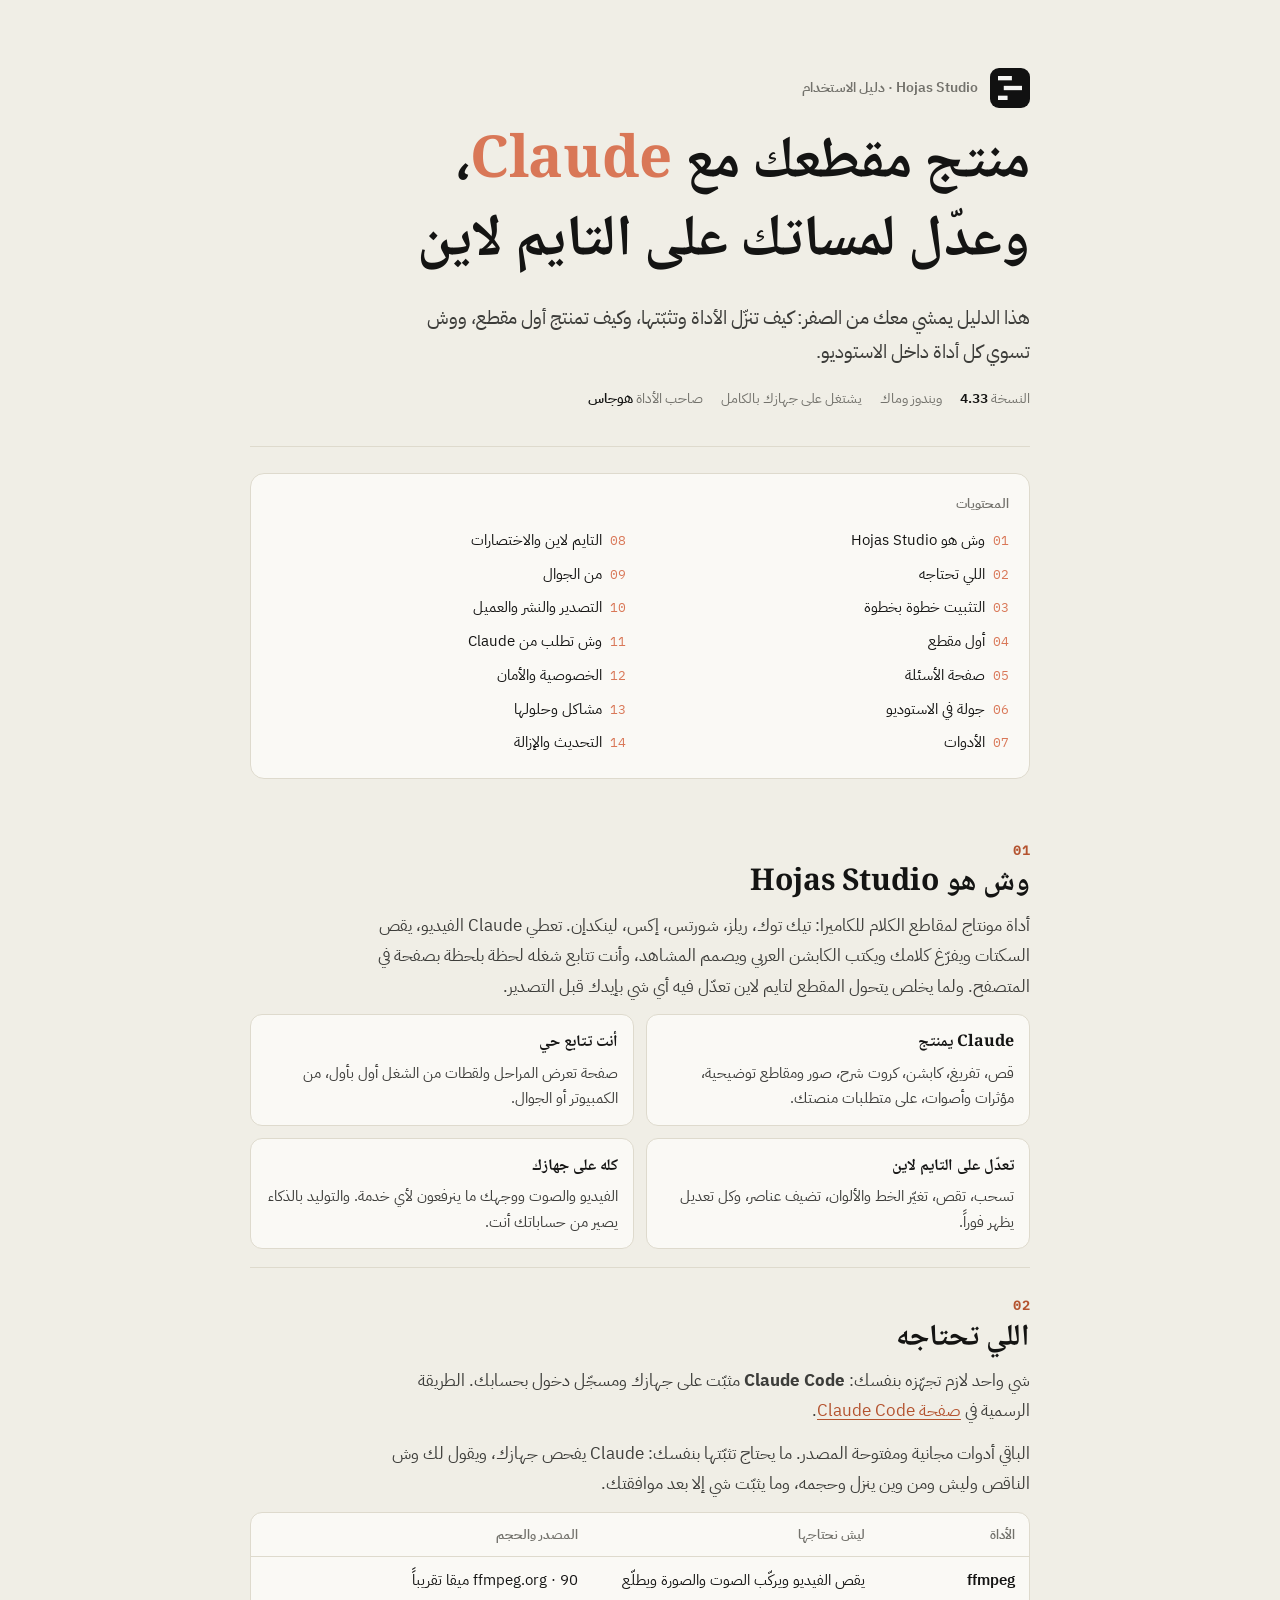
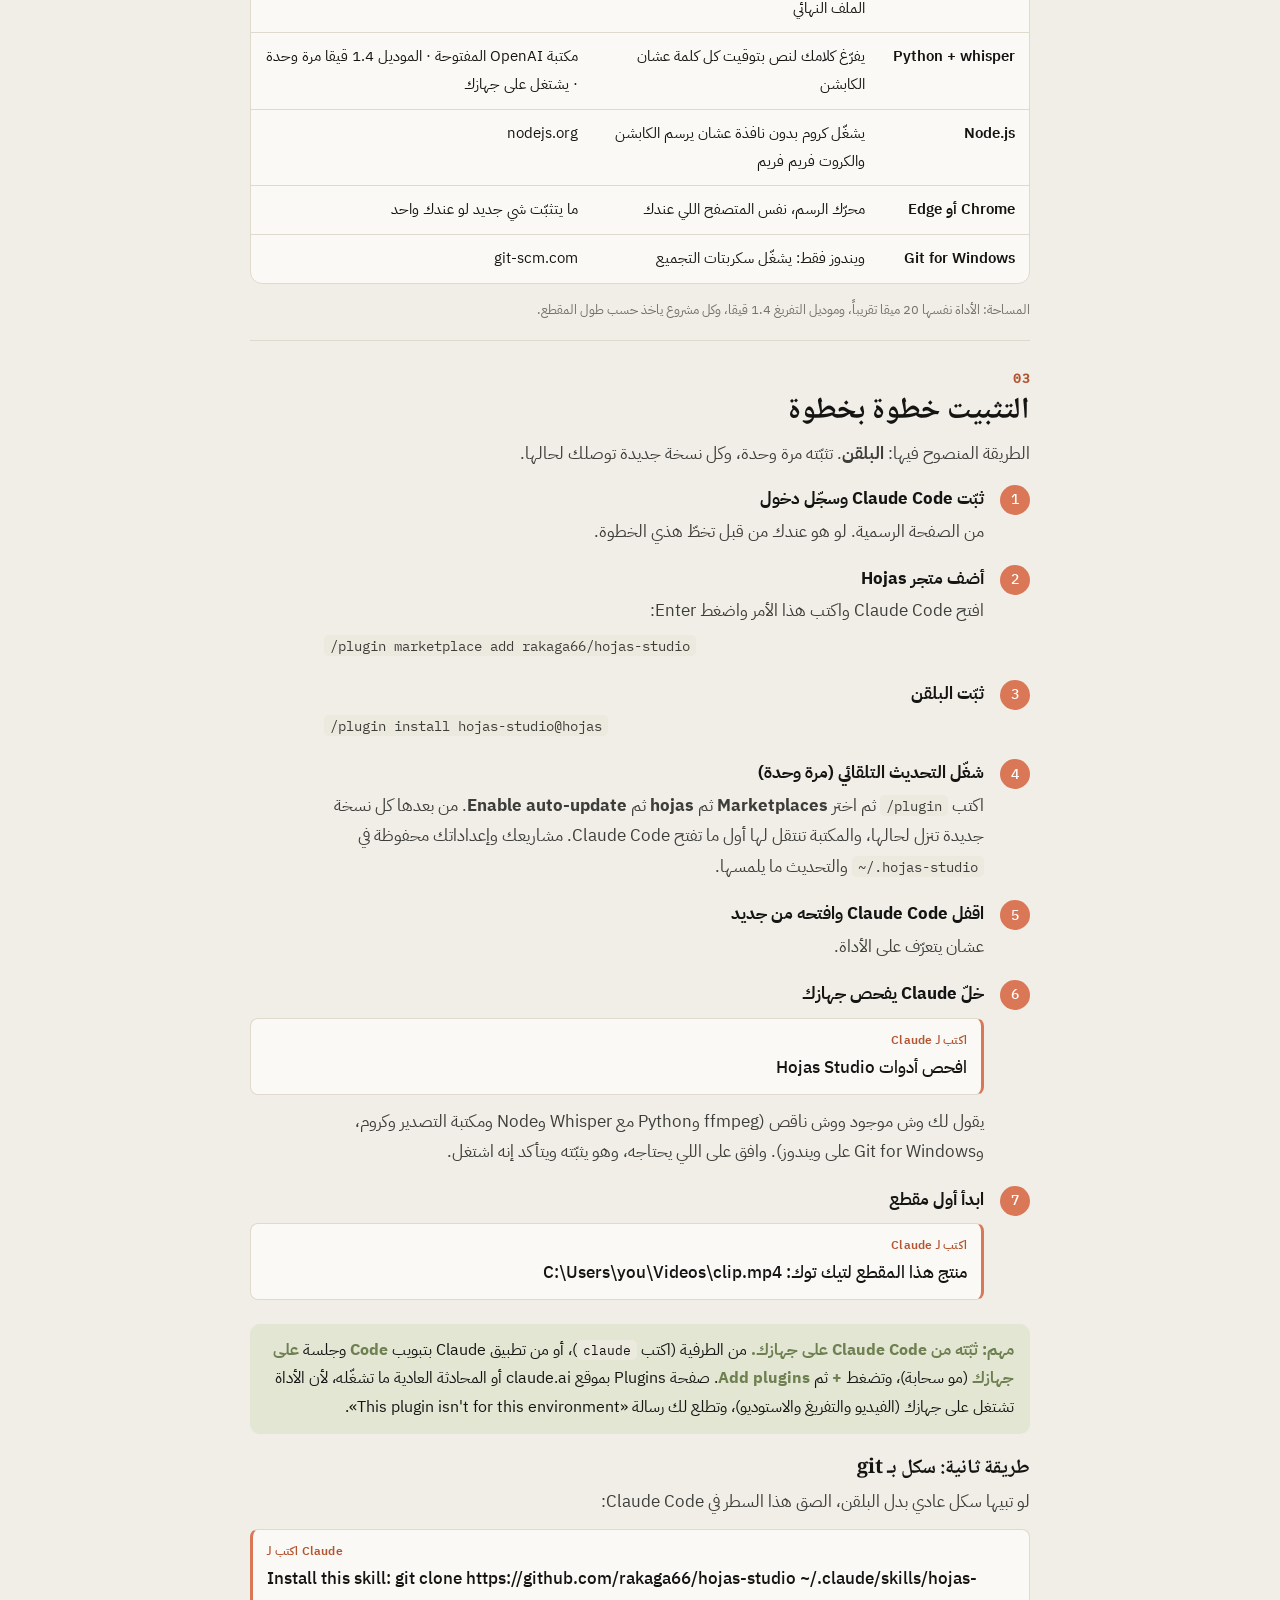
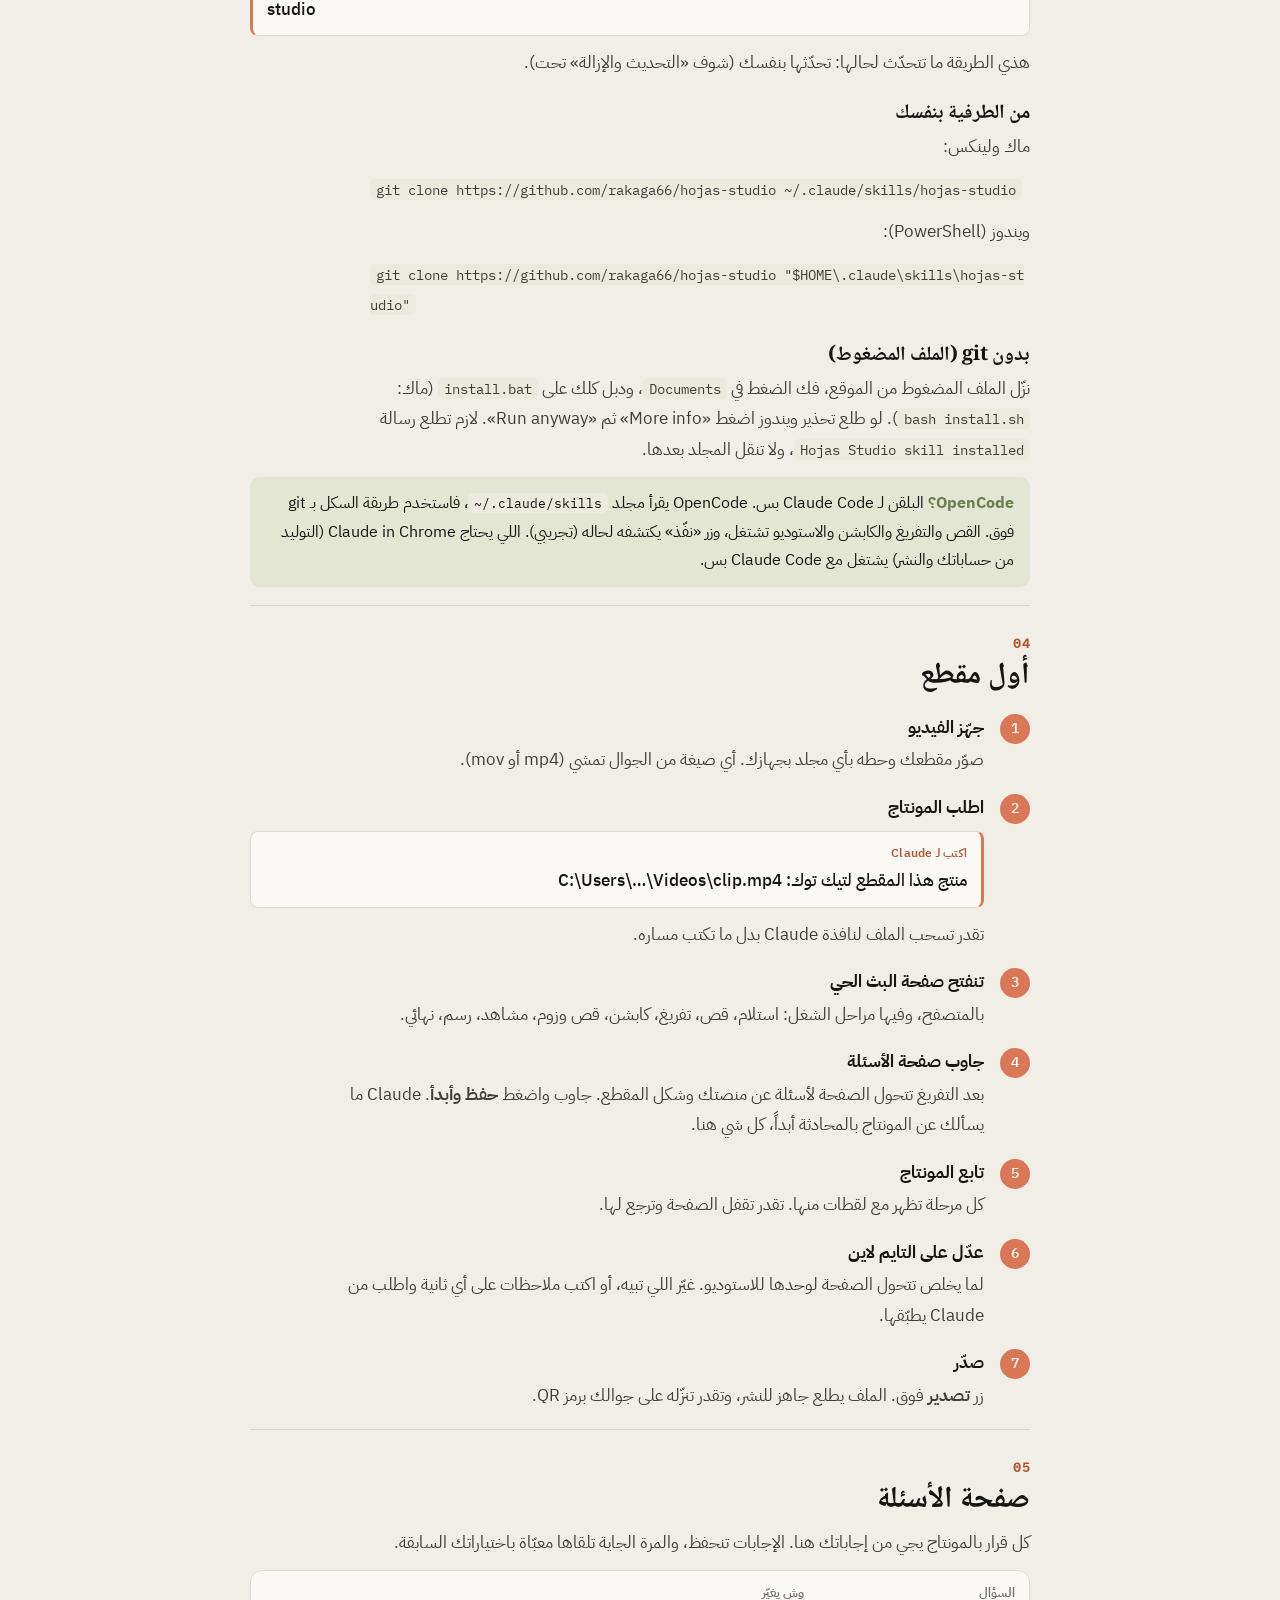
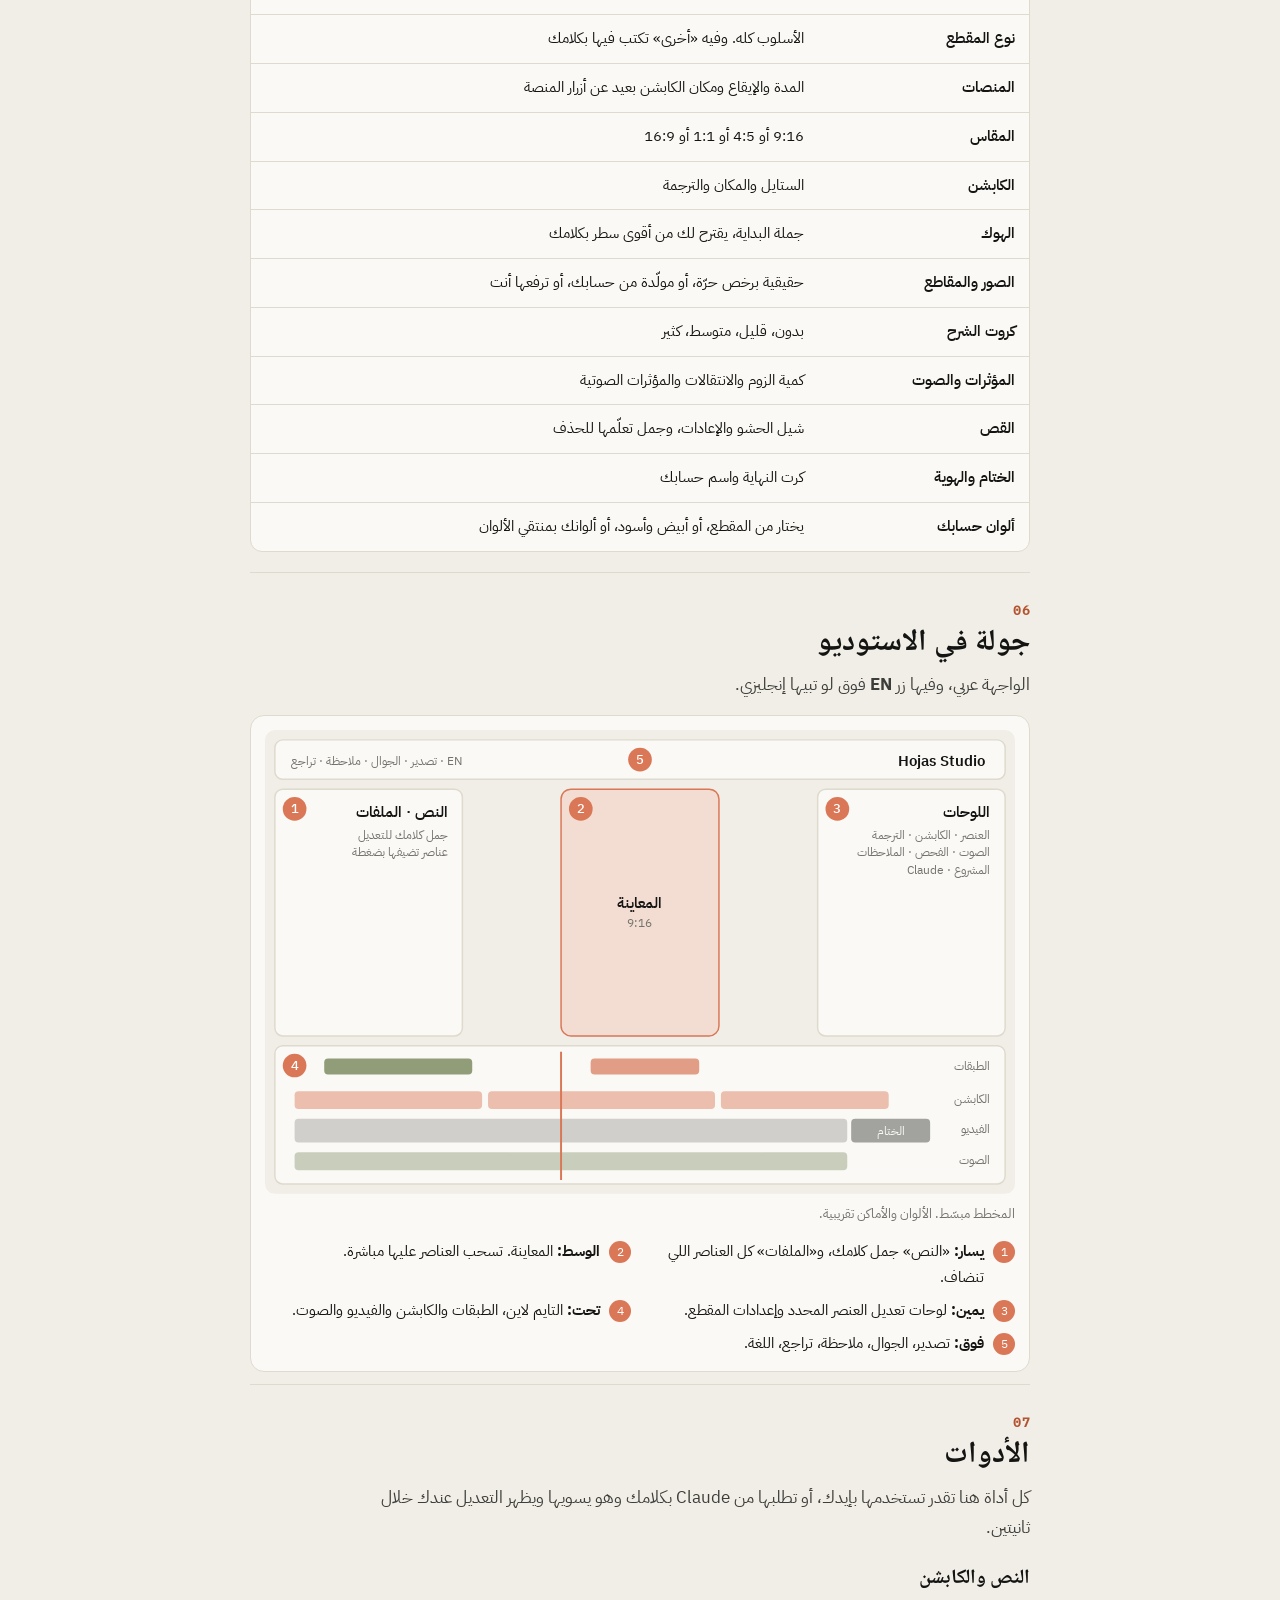
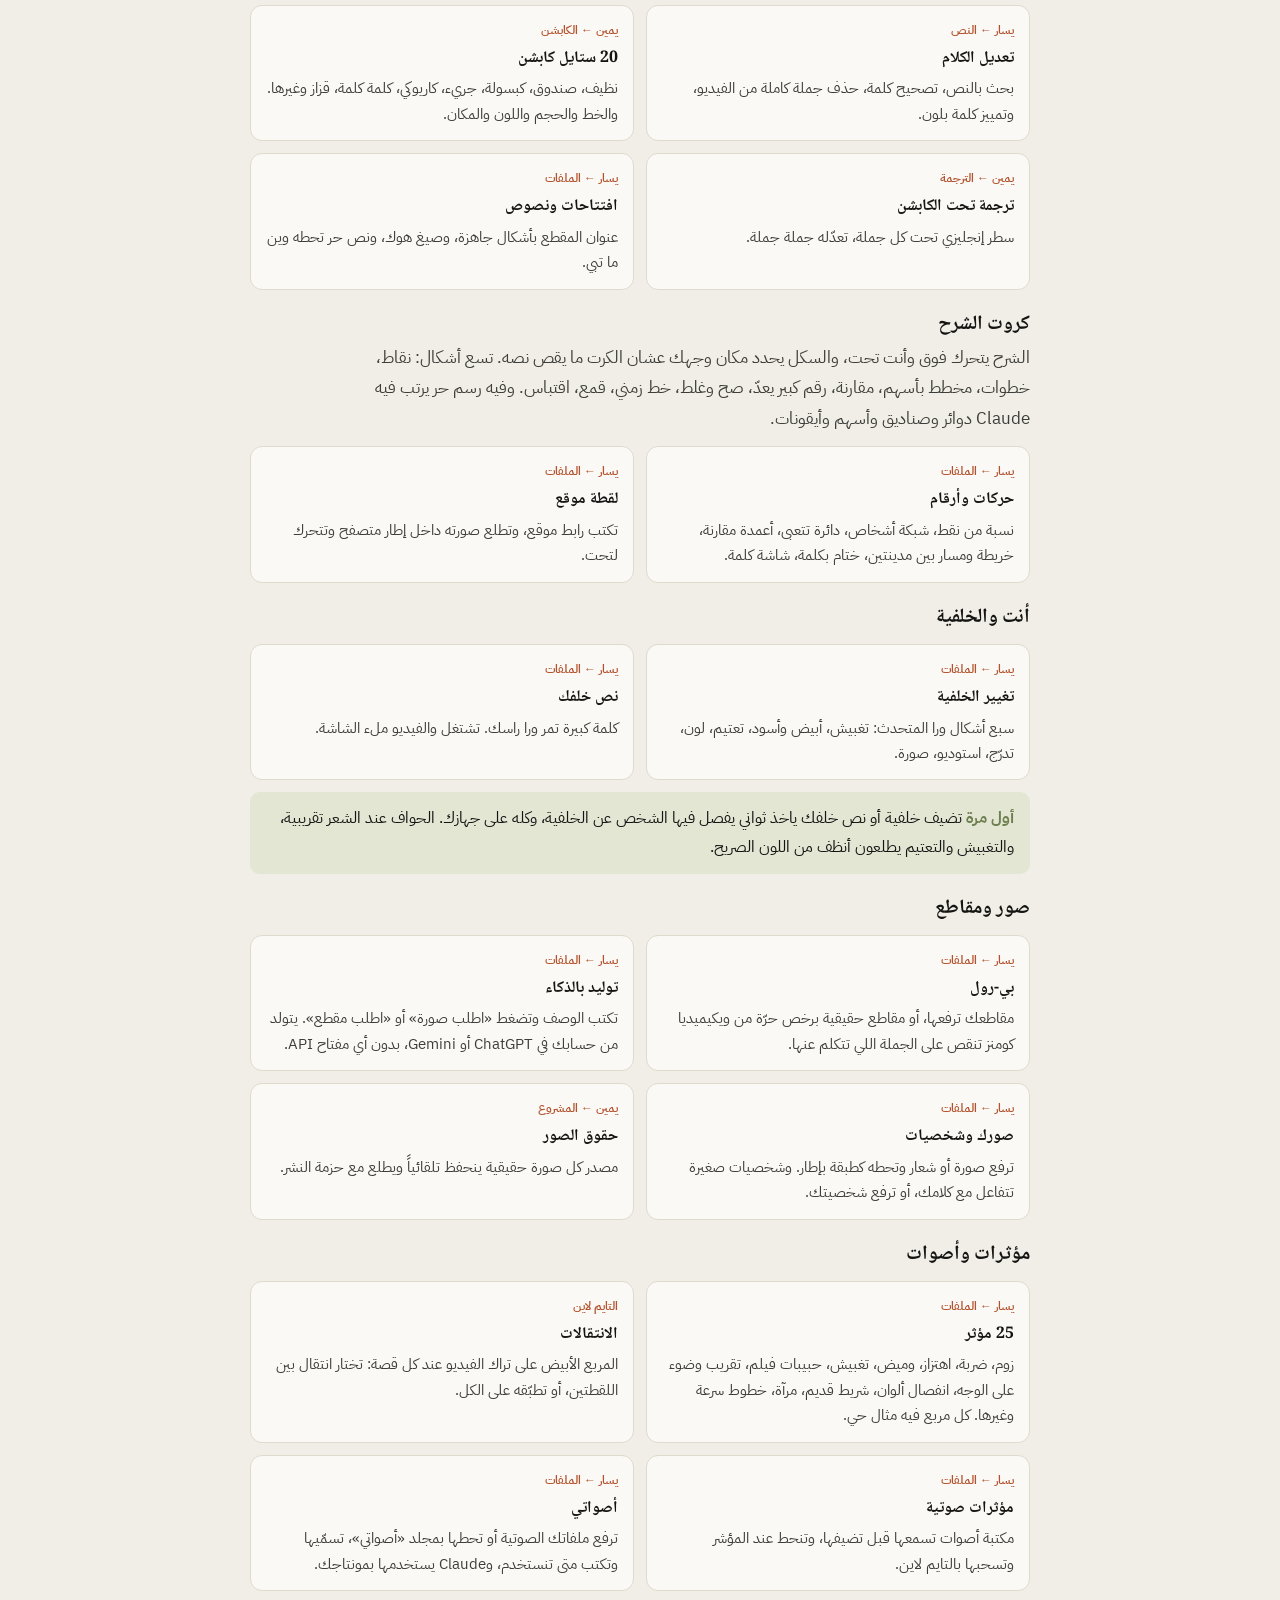
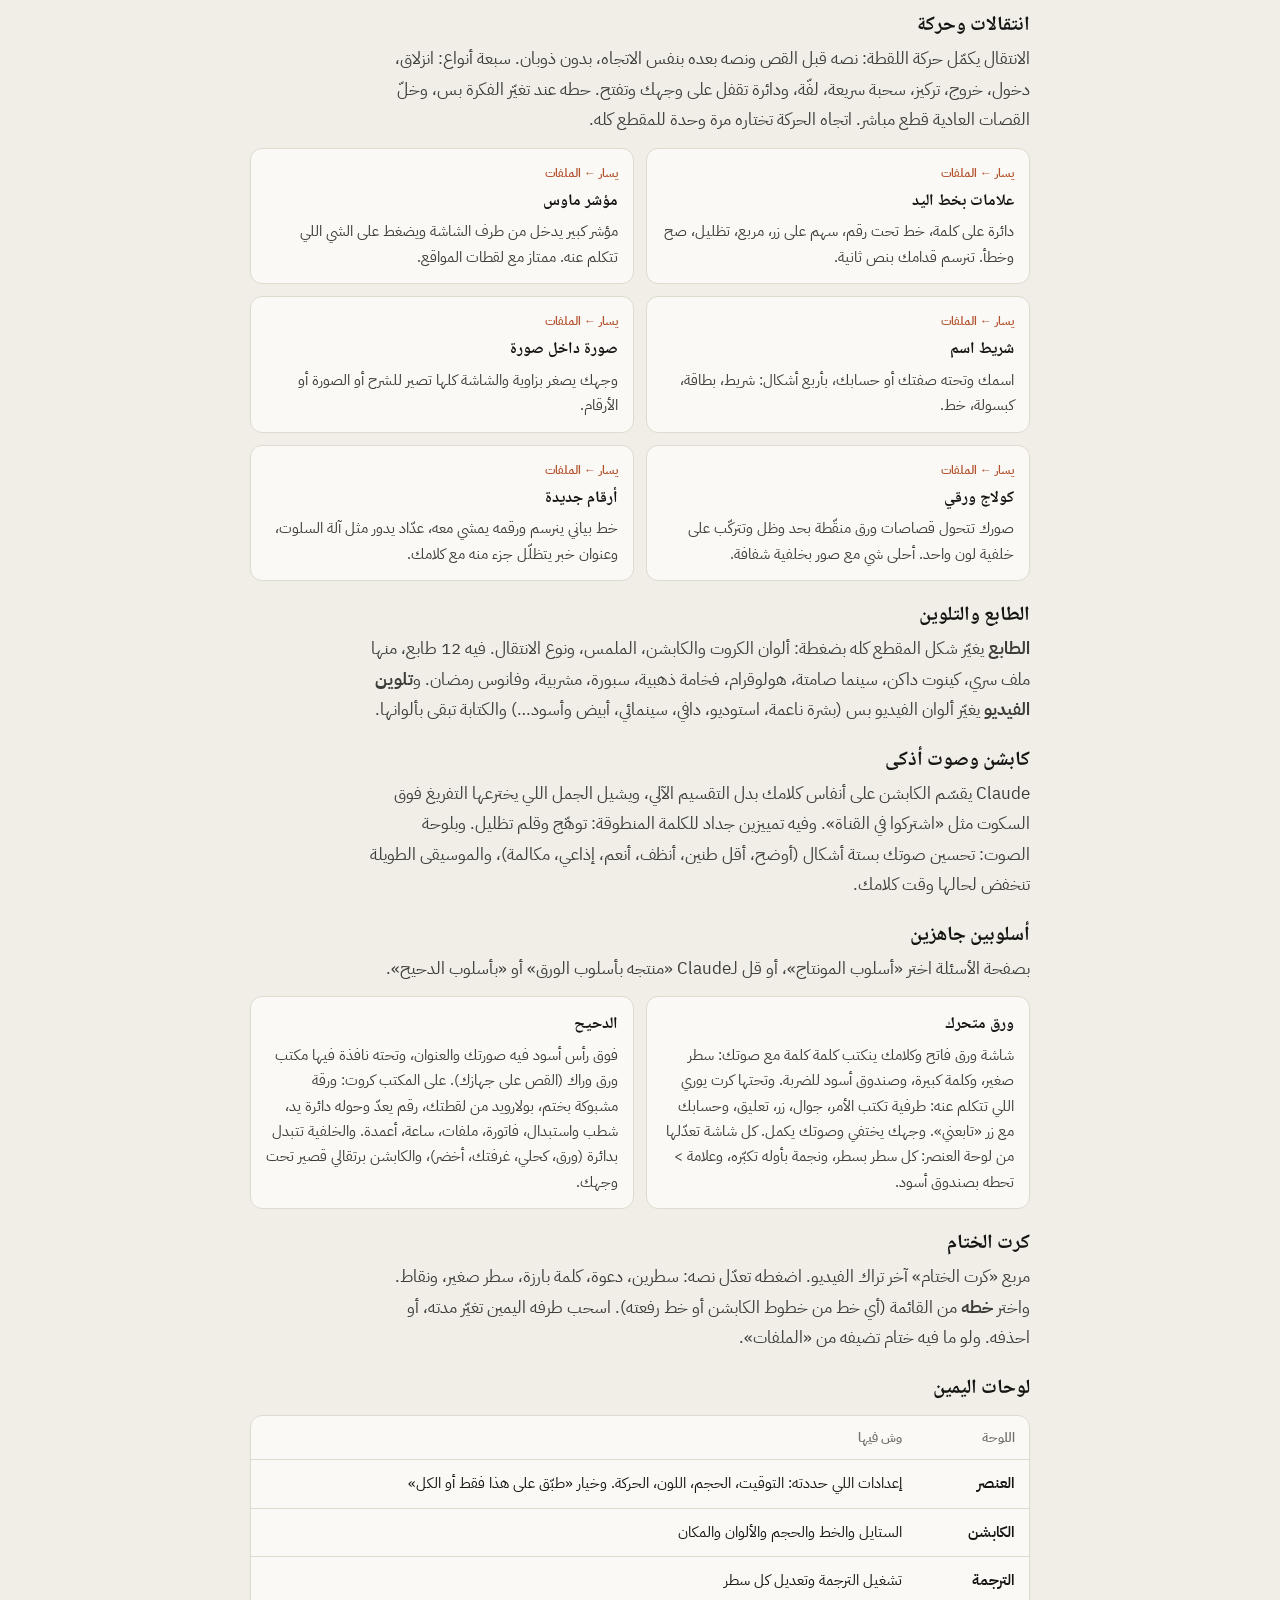
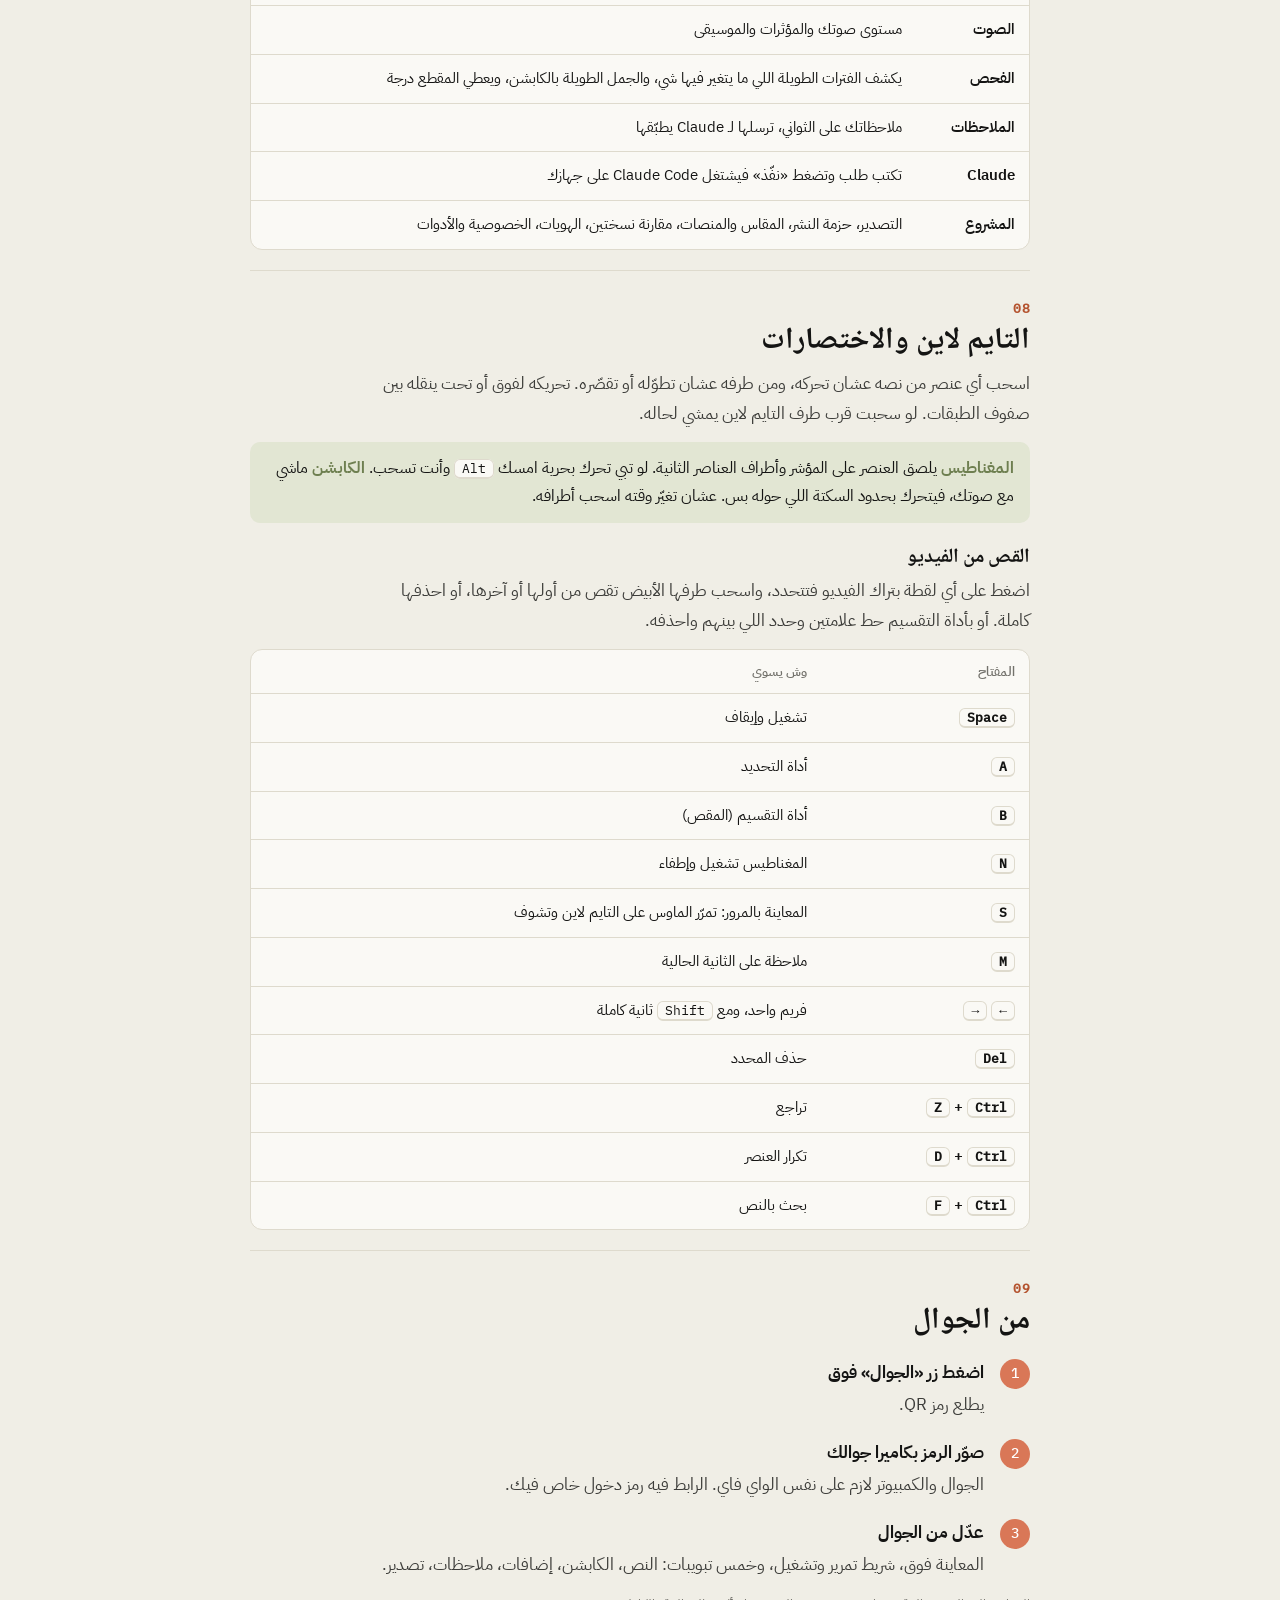
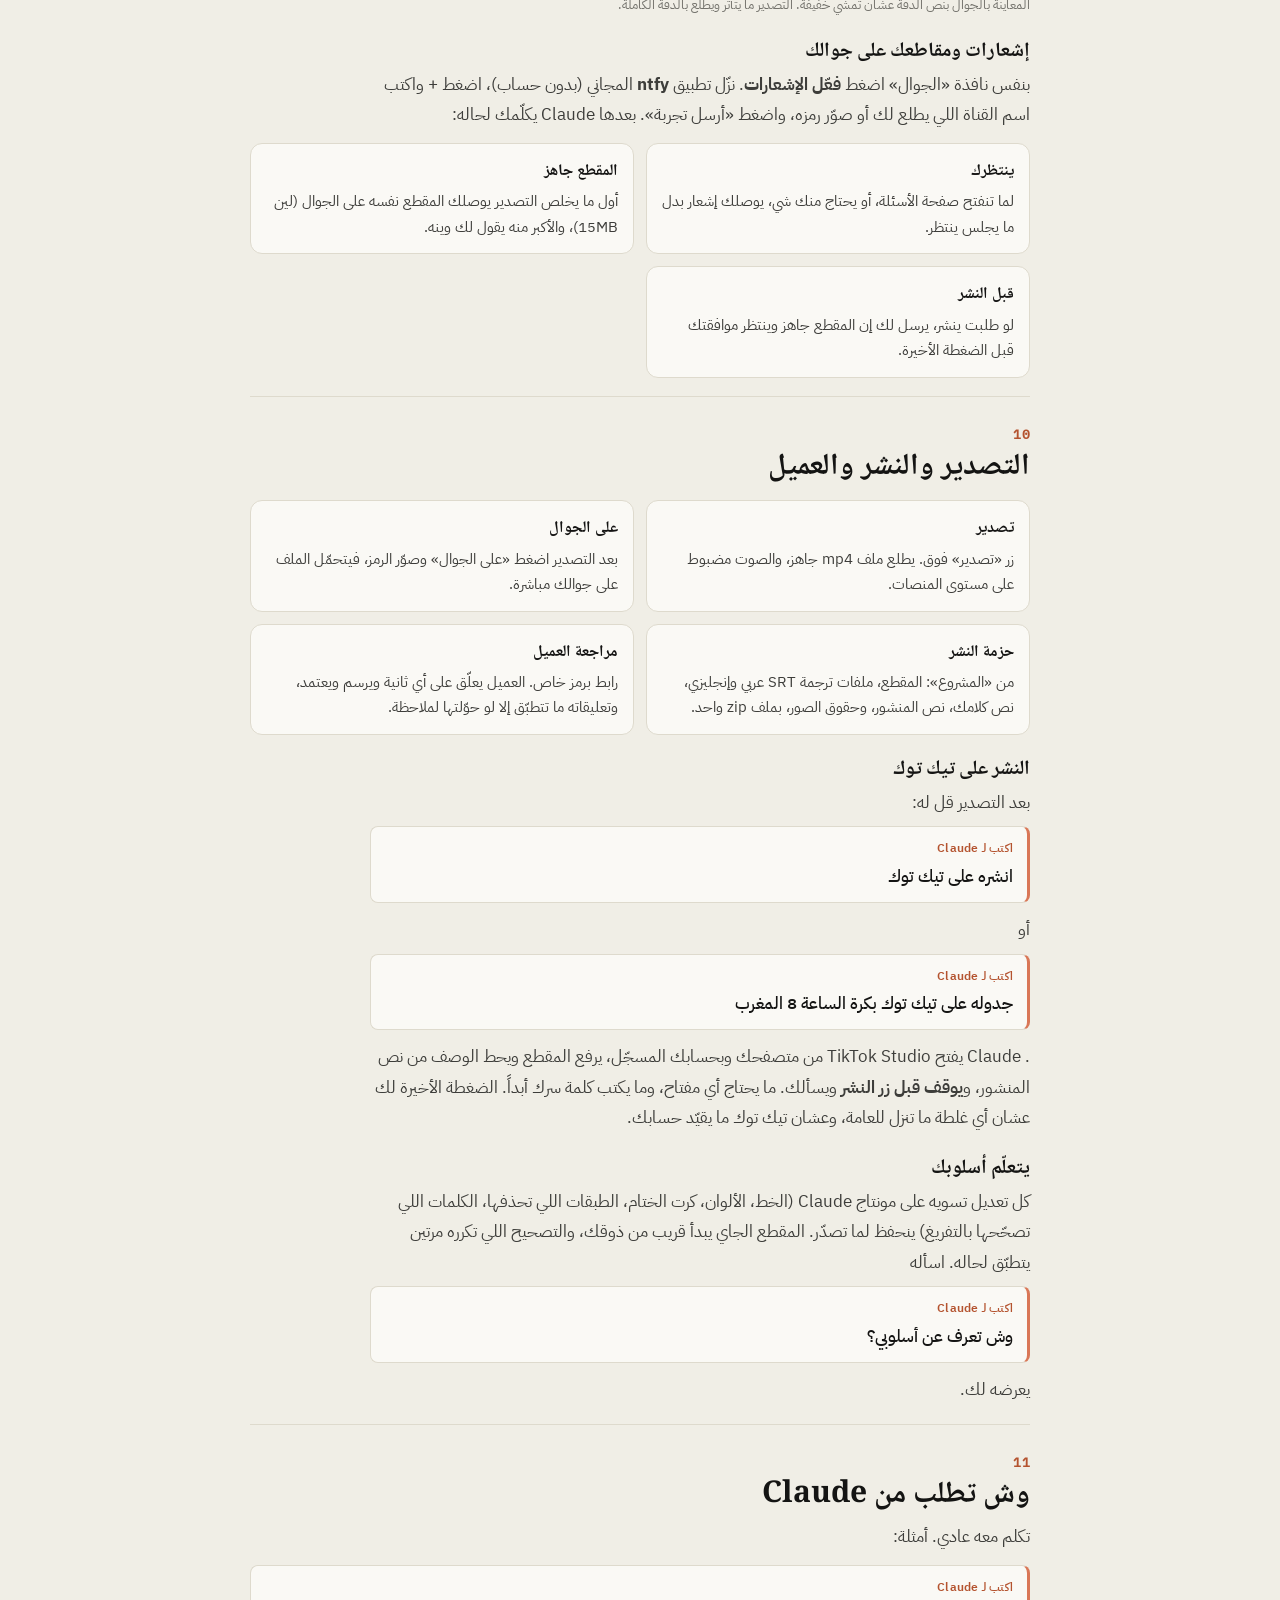
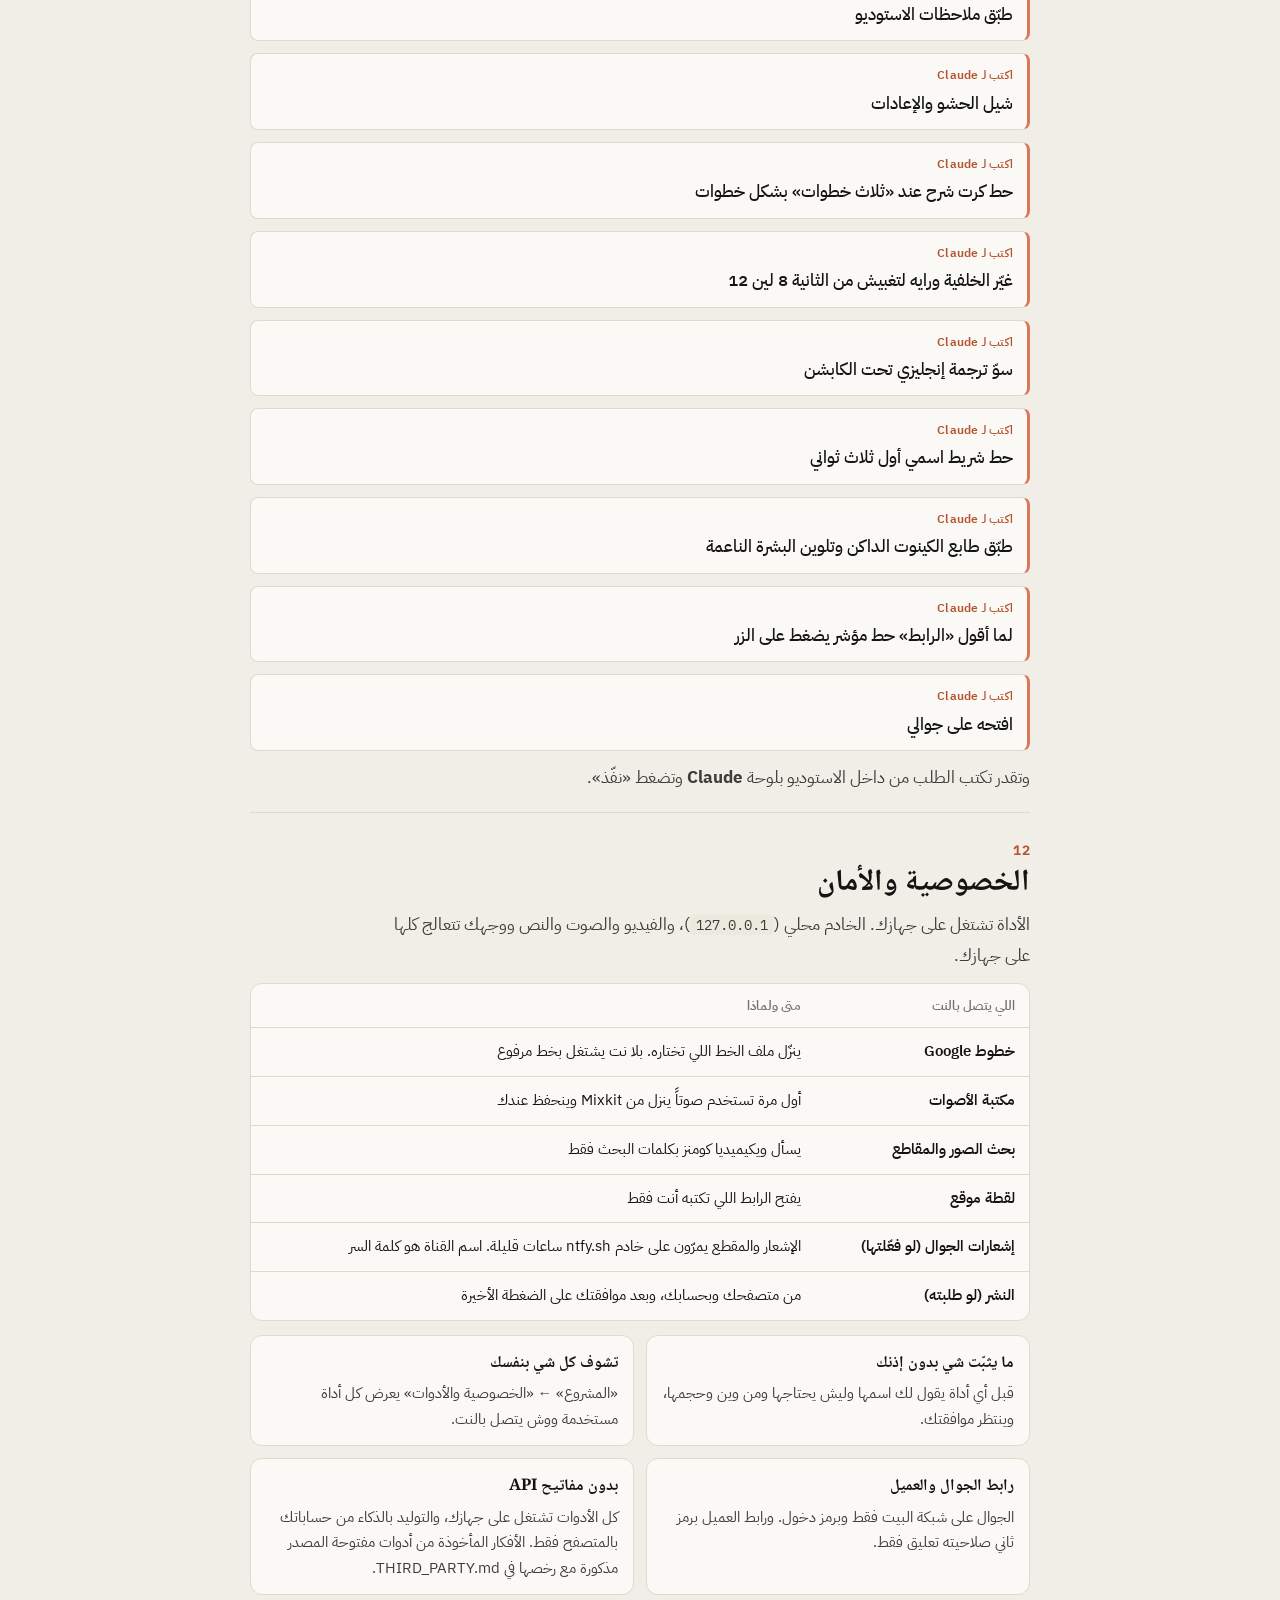
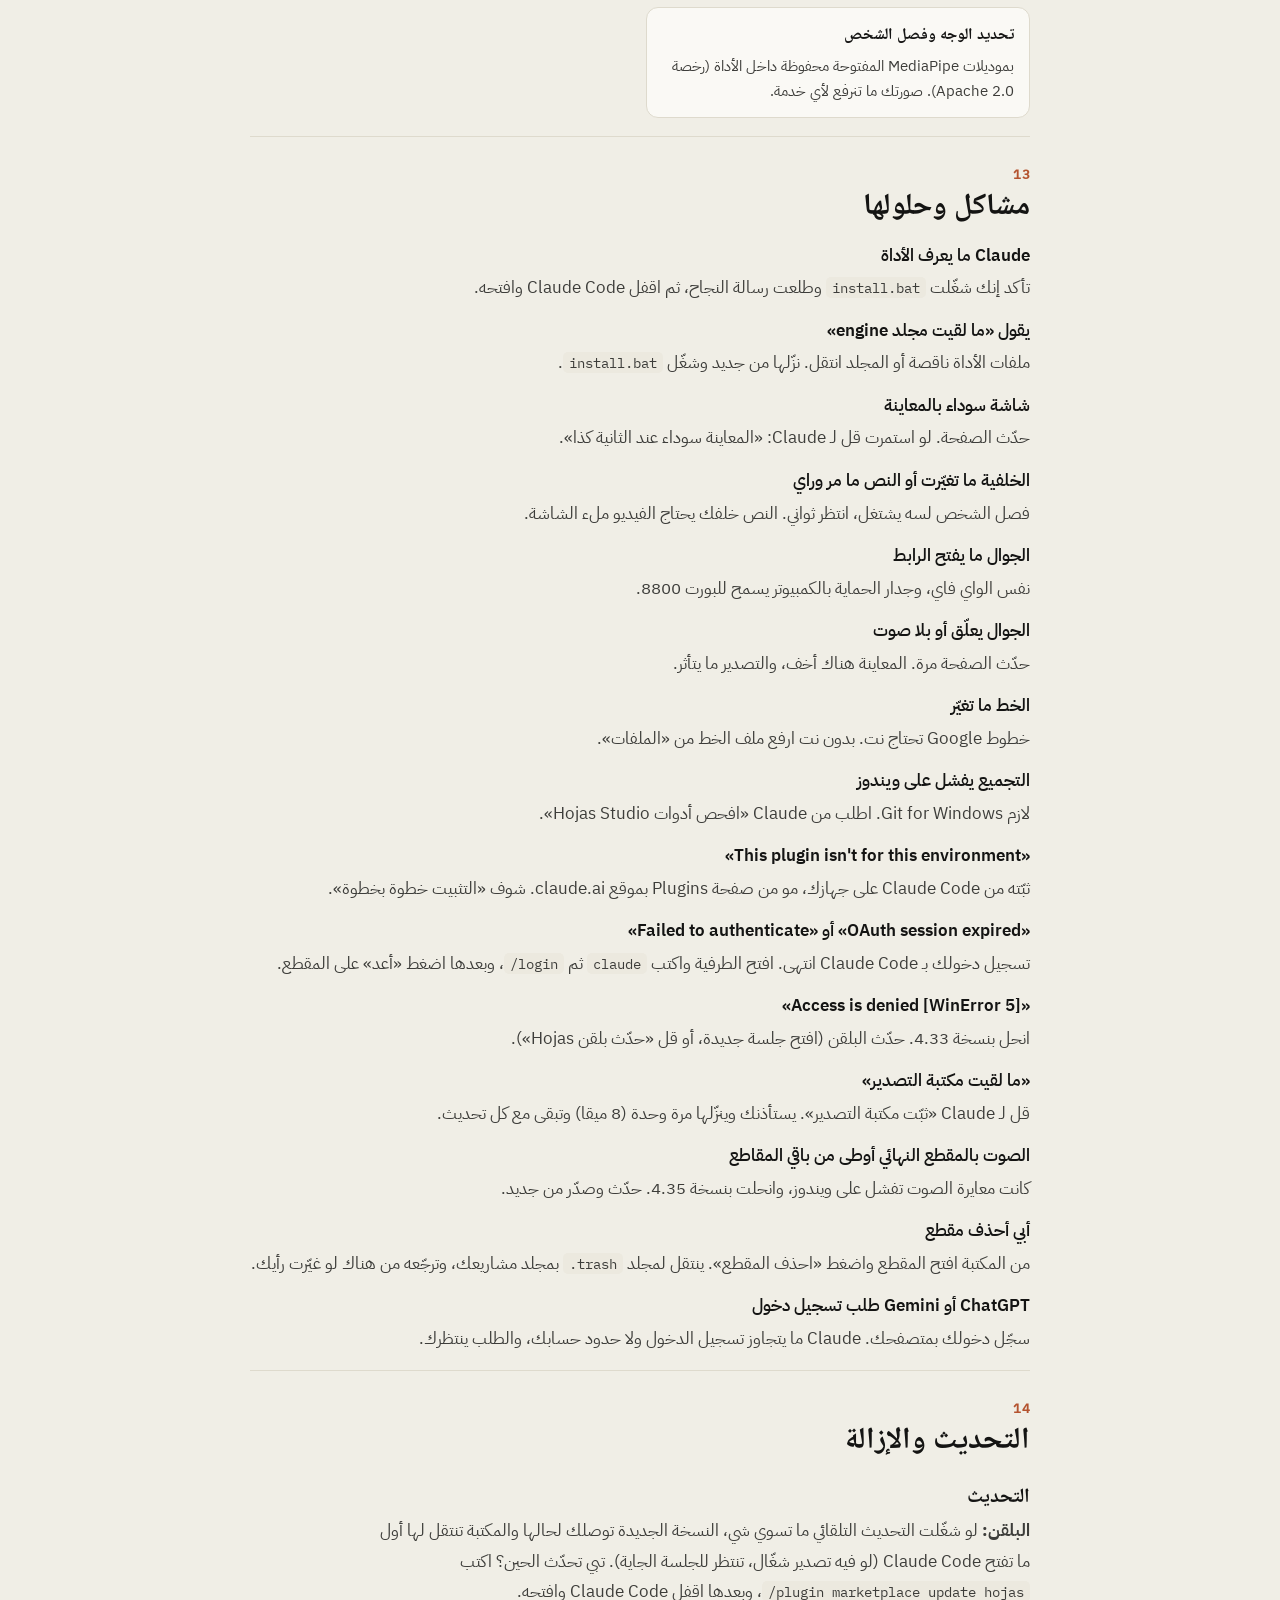
==== commit a61e7427: "4.35: export levels audio on Windows without bash (WSL bash was picked from System32), delete a clip" ====
--- a/GUIDE.html
+++ b/GUIDE.html
@@ -186,9 +186,10 @@
     <li><div><b>ثبّت البلقن</b><p dir="ltr" style="text-align:left"><code>/plugin install hojas-studio@hojas</code></p></div></li>
     <li><div><b>شغّل التحديث التلقائي (مرة وحدة)</b><p>اكتب <code>/plugin</code> ثم اختر <b>Marketplaces</b> ثم <b>hojas</b> ثم <b>Enable auto-update</b>. من بعدها كل نسخة جديدة تنزل لحالها، والمكتبة تنتقل لها أول ما تفتح Claude Code. مشاريعك وإعداداتك محفوظة في <code>~/.hojas-studio</code> والتحديث ما يلمسها.</p></div></li>
     <li><div><b>اقفل Claude Code وافتحه من جديد</b><p>عشان يتعرّف على الأداة.</p></div></li>
-    <li><div><b>خلّ Claude يفحص جهازك</b><span class="say">افحص أدوات Hojas Studio</span><p>يقول لك وش موجود ووش ناقص (ffmpeg وPython مع Whisper وNode وكروم، وGit for Windows على ويندوز). وافق على اللي يحتاجه، وهو يثبّته ويتأكد إنه اشتغل.</p></div></li>
+    <li><div><b>خلّ Claude يفحص جهازك</b><span class="say">افحص أدوات Hojas Studio</span><p>يقول لك وش موجود ووش ناقص (ffmpeg وPython مع Whisper وNode ومكتبة التصدير وكروم، وGit for Windows على ويندوز). وافق على اللي يحتاجه، وهو يثبّته ويتأكد إنه اشتغل.</p></div></li>
     <li><div><b>ابدأ أول مقطع</b><span class="say">منتج هذا المقطع لتيك توك: C:\Users\you\Videos\clip.mp4</span></div></li>
   </ol>
+  <div class="note"><b>مهم: ثبّته من Claude Code على جهازك.</b> من الطرفية (اكتب <code>claude</code>)، أو من تطبيق Claude بتبويب <b>Code</b> وجلسة <b>على جهازك</b> (مو سحابة)، وتضغط <b>+</b> ثم <b>Add plugins</b>. صفحة Plugins بموقع claude.ai أو المحادثة العادية ما تشغّله، لأن الأداة تشتغل على جهازك (الفيديو والتفريغ والاستوديو)، وتطلع لك رسالة «This plugin isn't for this environment».</div>
   <h3>طريقة ثانية: سكل بـ git</h3>
   <p>لو تبيها سكل عادي بدل البلقن، الصق هذا السطر في Claude Code:</p>
   <span class="say" dir="ltr" style="text-align:left">Install this skill: git clone https://github.com/rakaga66/hojas-studio ~/.claude/skills/hojas-studio</span>
@@ -480,6 +481,12 @@
     <dt>الجوال يعلّق أو بلا صوت</dt><dd>حدّث الصفحة مرة. المعاينة هناك أخف، والتصدير ما يتأثر.</dd>
     <dt>الخط ما تغيّر</dt><dd>خطوط Google تحتاج نت. بدون نت ارفع ملف الخط من «الملفات».</dd>
     <dt>التجميع يفشل على ويندوز</dt><dd>لازم Git for Windows. اطلب من Claude «افحص أدوات Hojas Studio».</dd>
+    <dt>«This plugin isn't for this environment»</dt><dd>ثبّته من Claude Code على جهازك، مو من صفحة Plugins بموقع claude.ai. شوف «التثبيت خطوة بخطوة».</dd>
+    <dt>«OAuth session expired» أو «Failed to authenticate»</dt><dd>تسجيل دخولك بـ Claude Code انتهى. افتح الطرفية واكتب <code>claude</code> ثم <code>/login</code>، وبعدها اضغط «أعد» على المقطع.</dd>
+    <dt>«Access is denied [WinError 5]»</dt><dd>انحل بنسخة 4.33. حدّث البلقن (افتح جلسة جديدة، أو قل «حدّث بلقن Hojas»).</dd>
+    <dt>«ما لقيت مكتبة التصدير»</dt><dd>قل لـ Claude «ثبّت مكتبة التصدير». يستأذنك وينزّلها مرة وحدة (8 ميقا) وتبقى مع كل تحديث.</dd>
+    <dt>الصوت بالمقطع النهائي أوطى من باقي المقاطع</dt><dd>كانت معايرة الصوت تفشل على ويندوز، وانحلت بنسخة 4.35. حدّث وصدّر من جديد.</dd>
+    <dt>أبي أحذف مقطع</dt><dd>من المكتبة افتح المقطع واضغط «احذف المقطع». ينتقل لمجلد <code>.trash</code> بمجلد مشاريعك، وترجّعه من هناك لو غيّرت رأيك.</dd>
     <dt>ChatGPT أو Gemini طلب تسجيل دخول</dt><dd>سجّل دخولك بمتصفحك. Claude ما يتجاوز تسجيل الدخول ولا حدود حسابك، والطلب ينتظرك.</dd>
   </dl>
 </section>
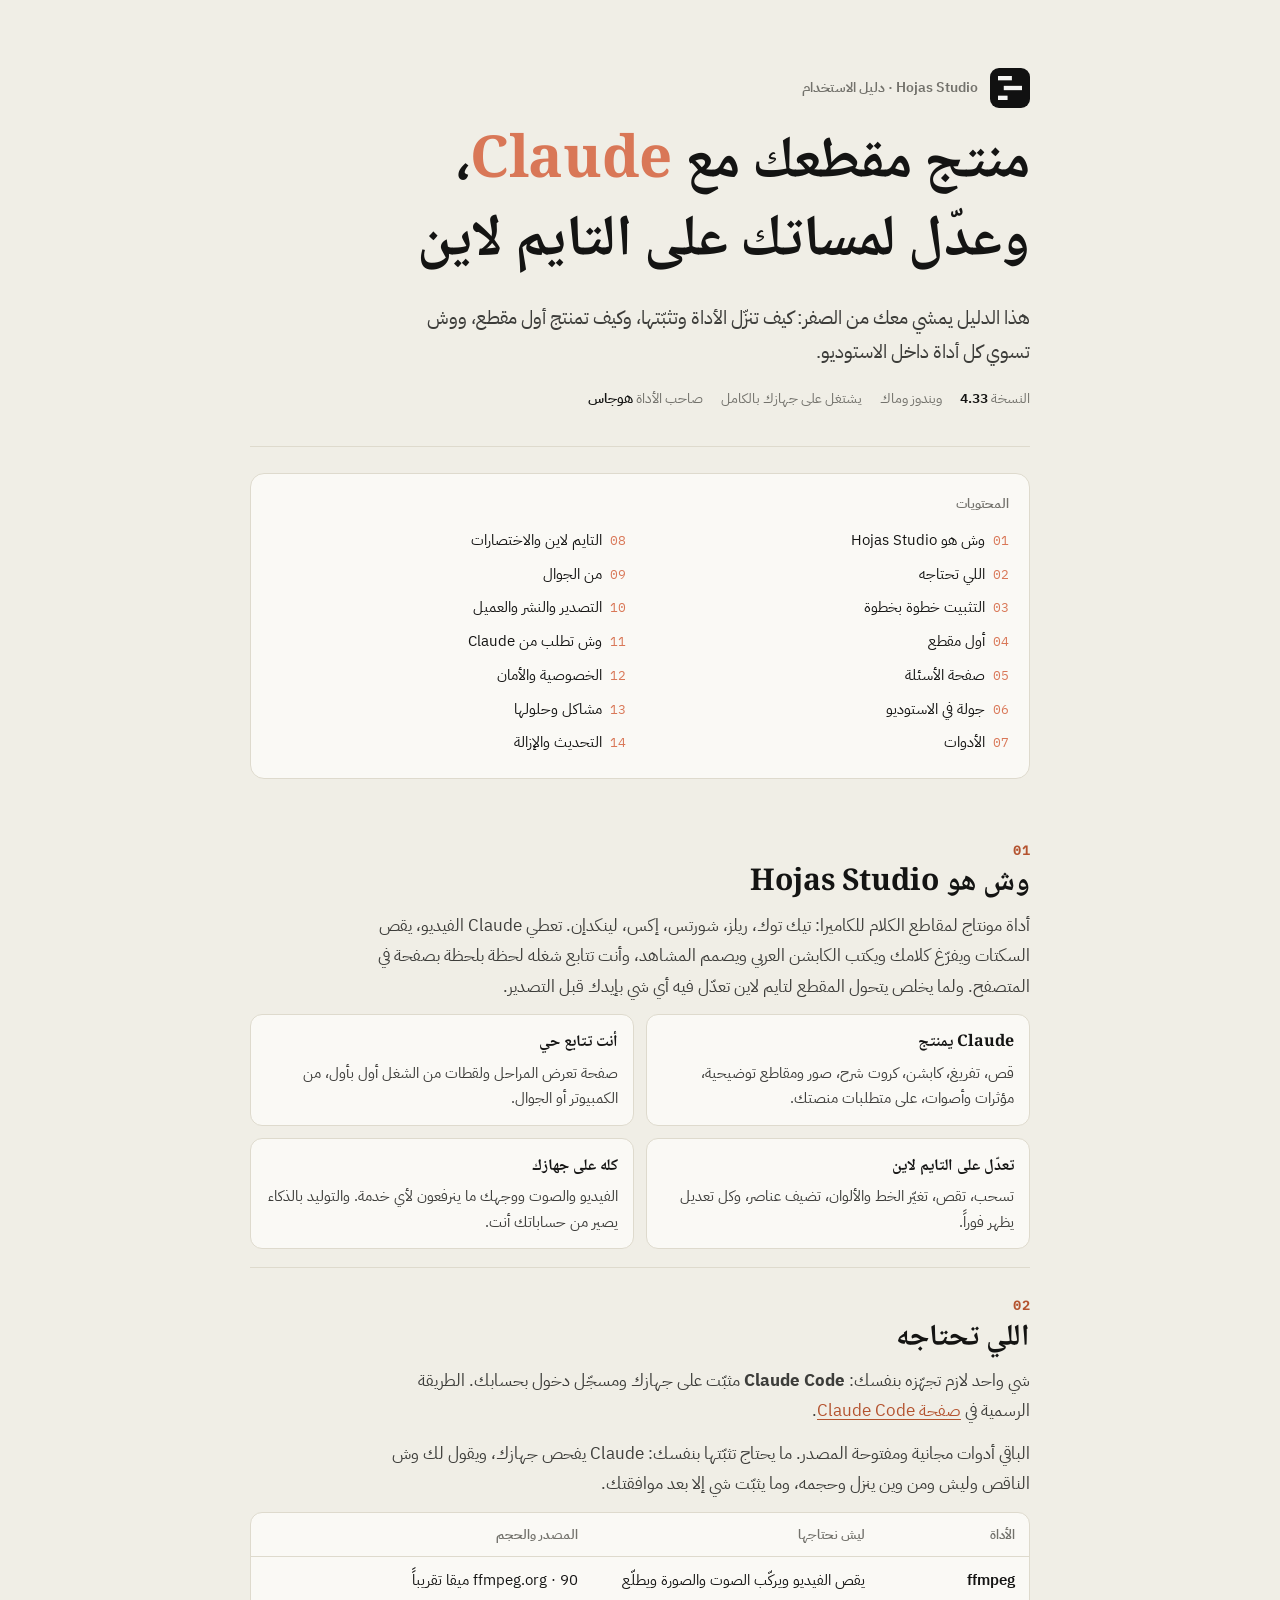
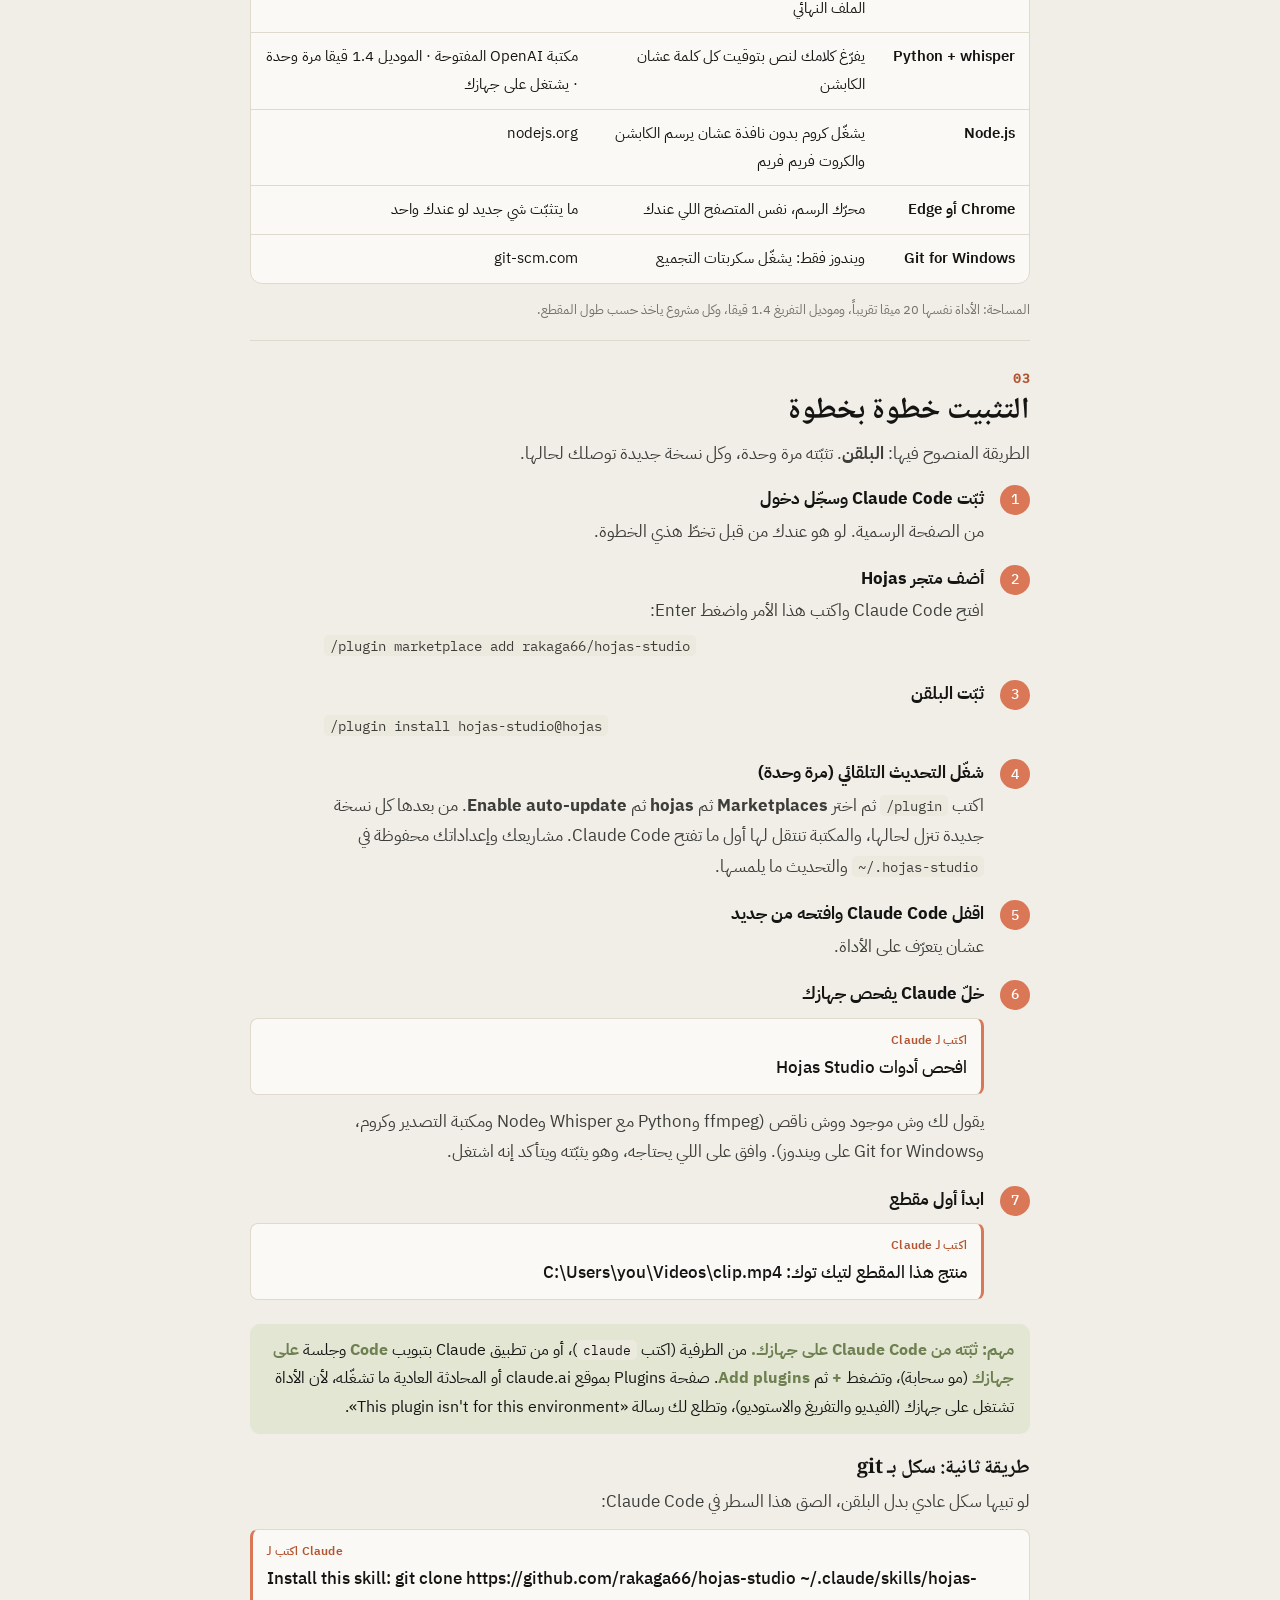
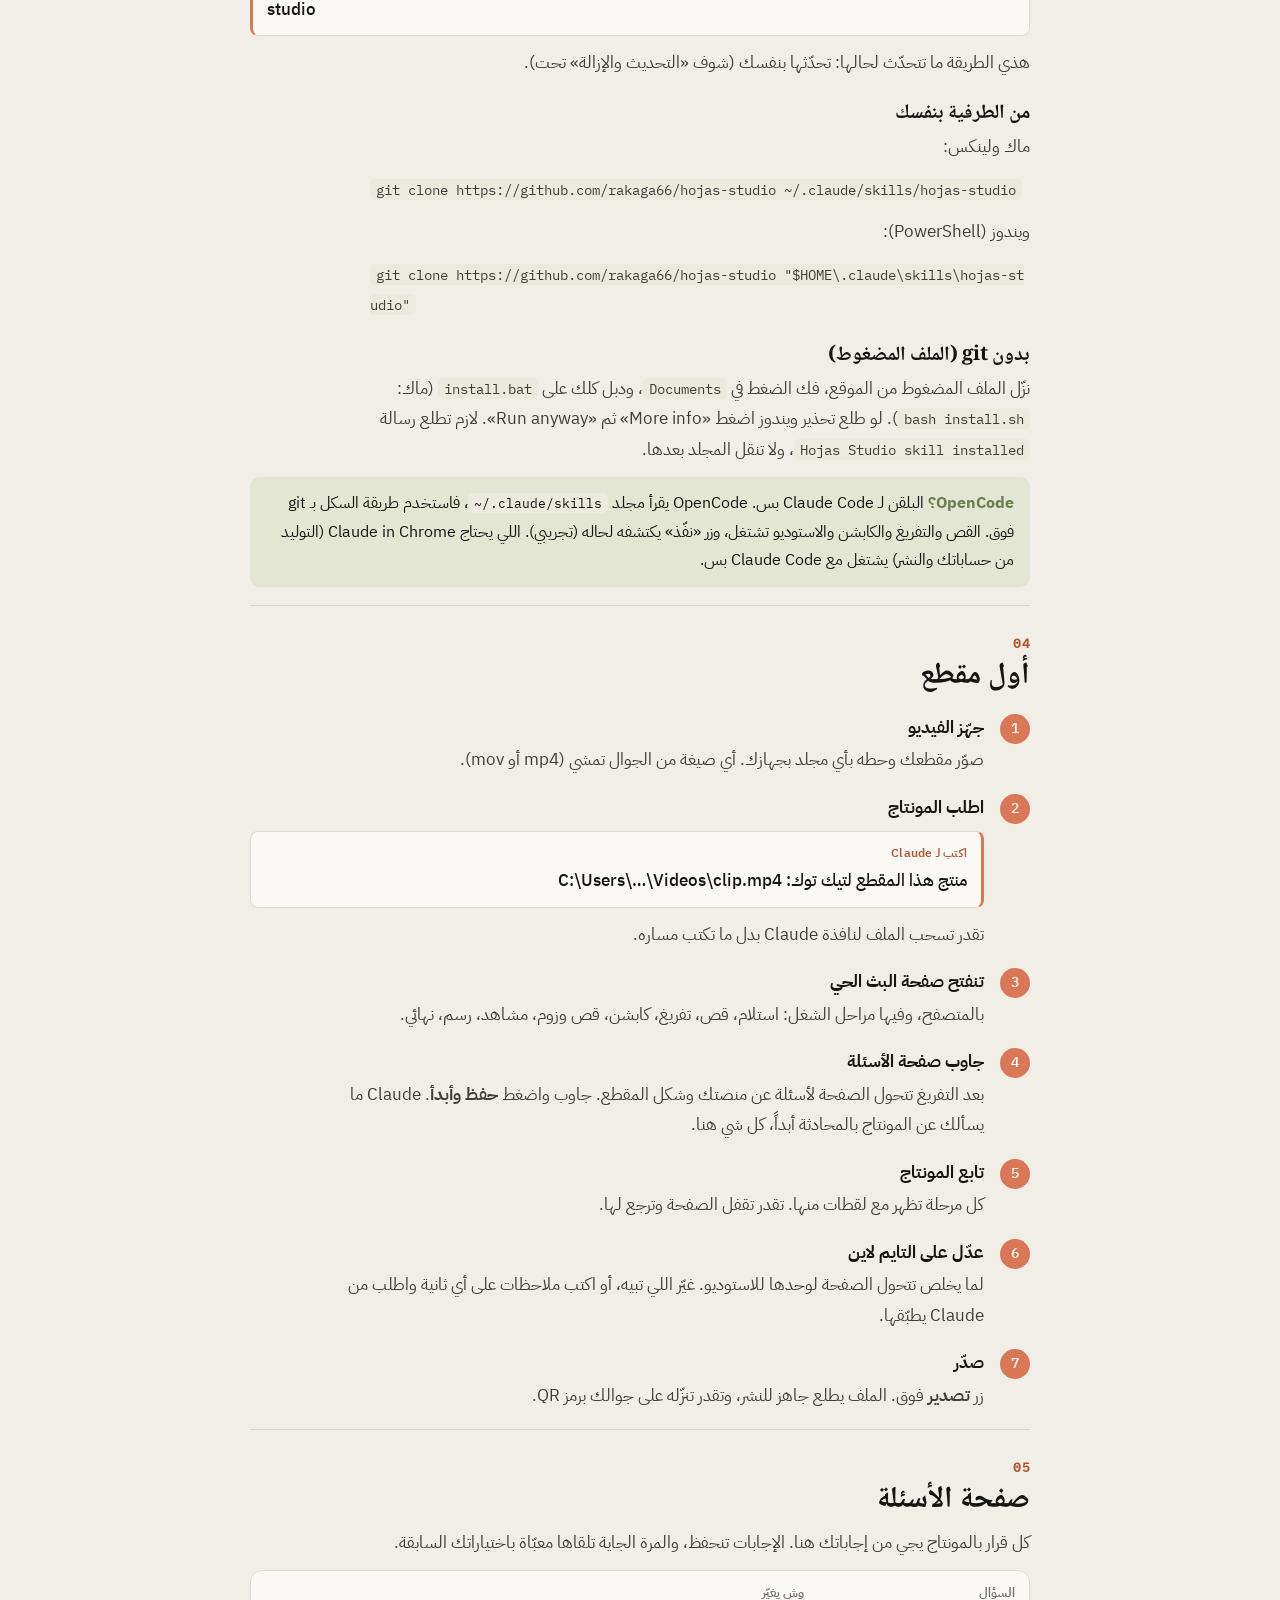
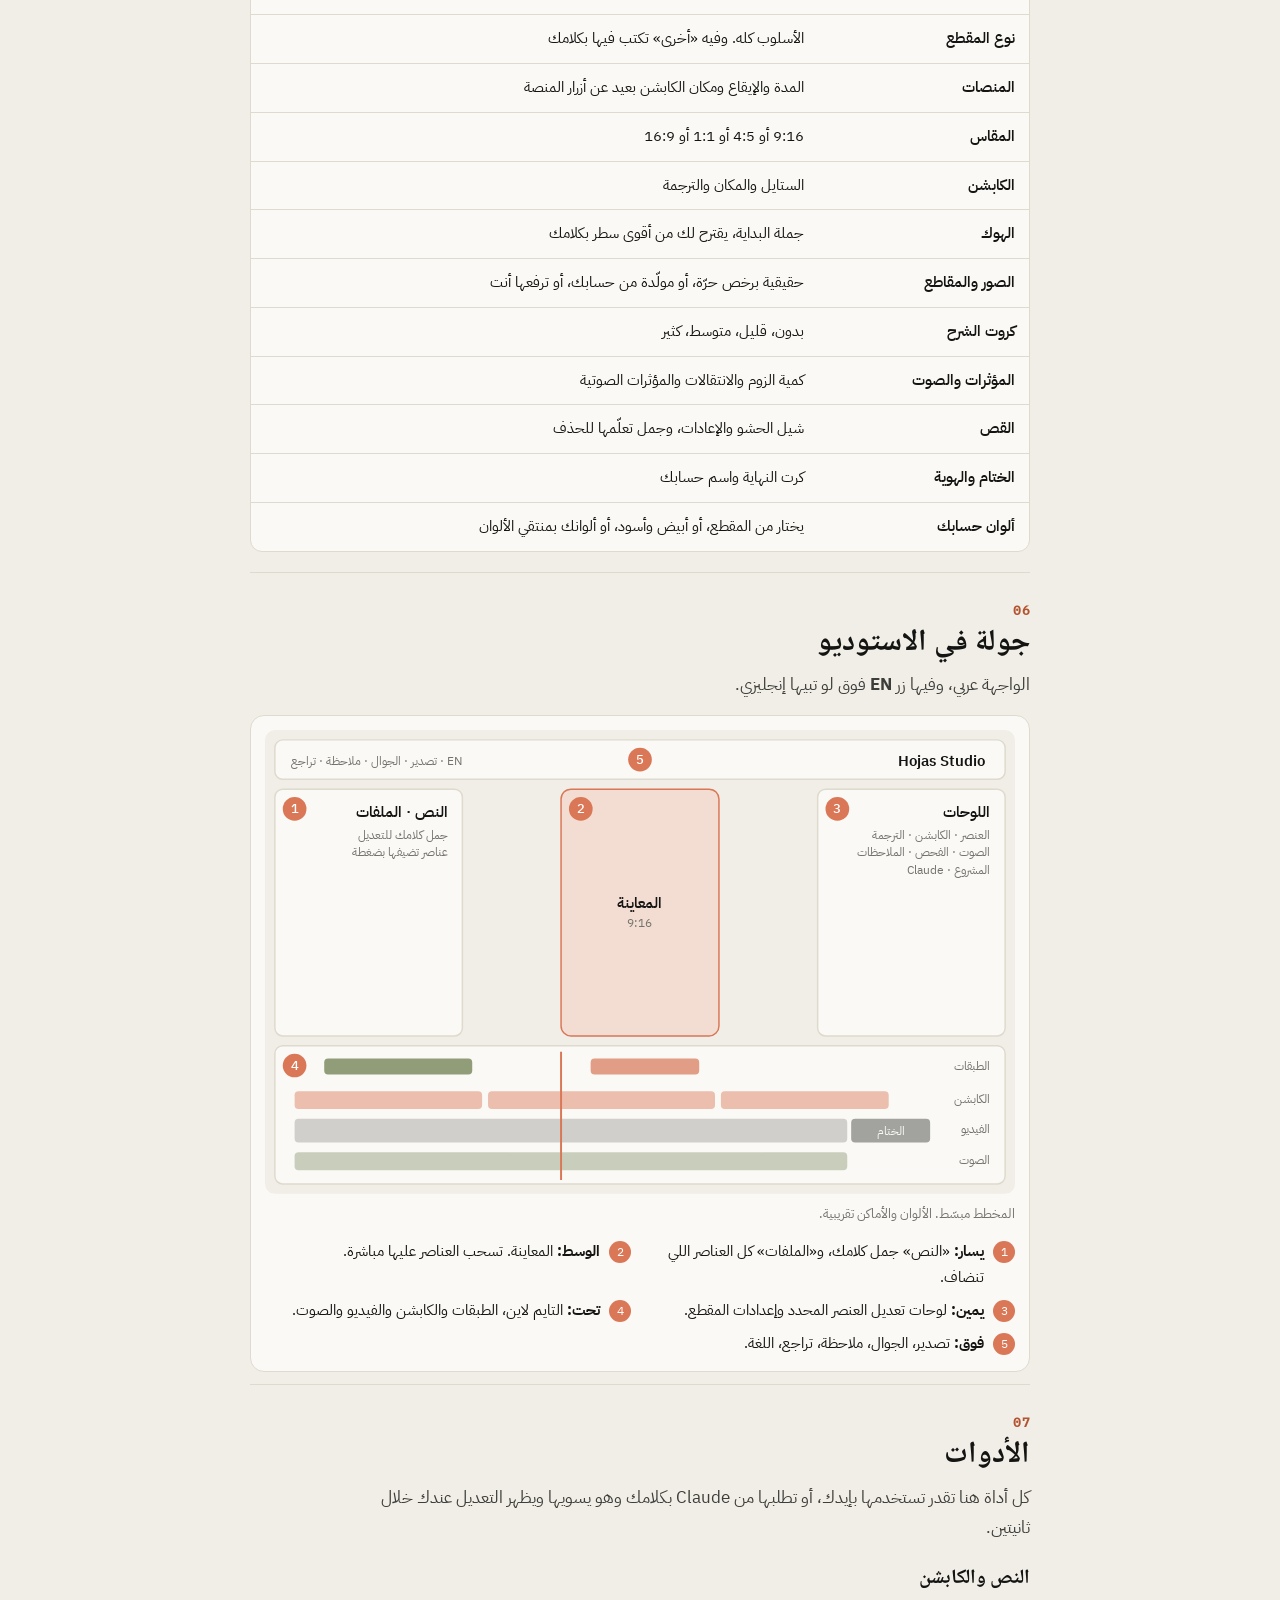
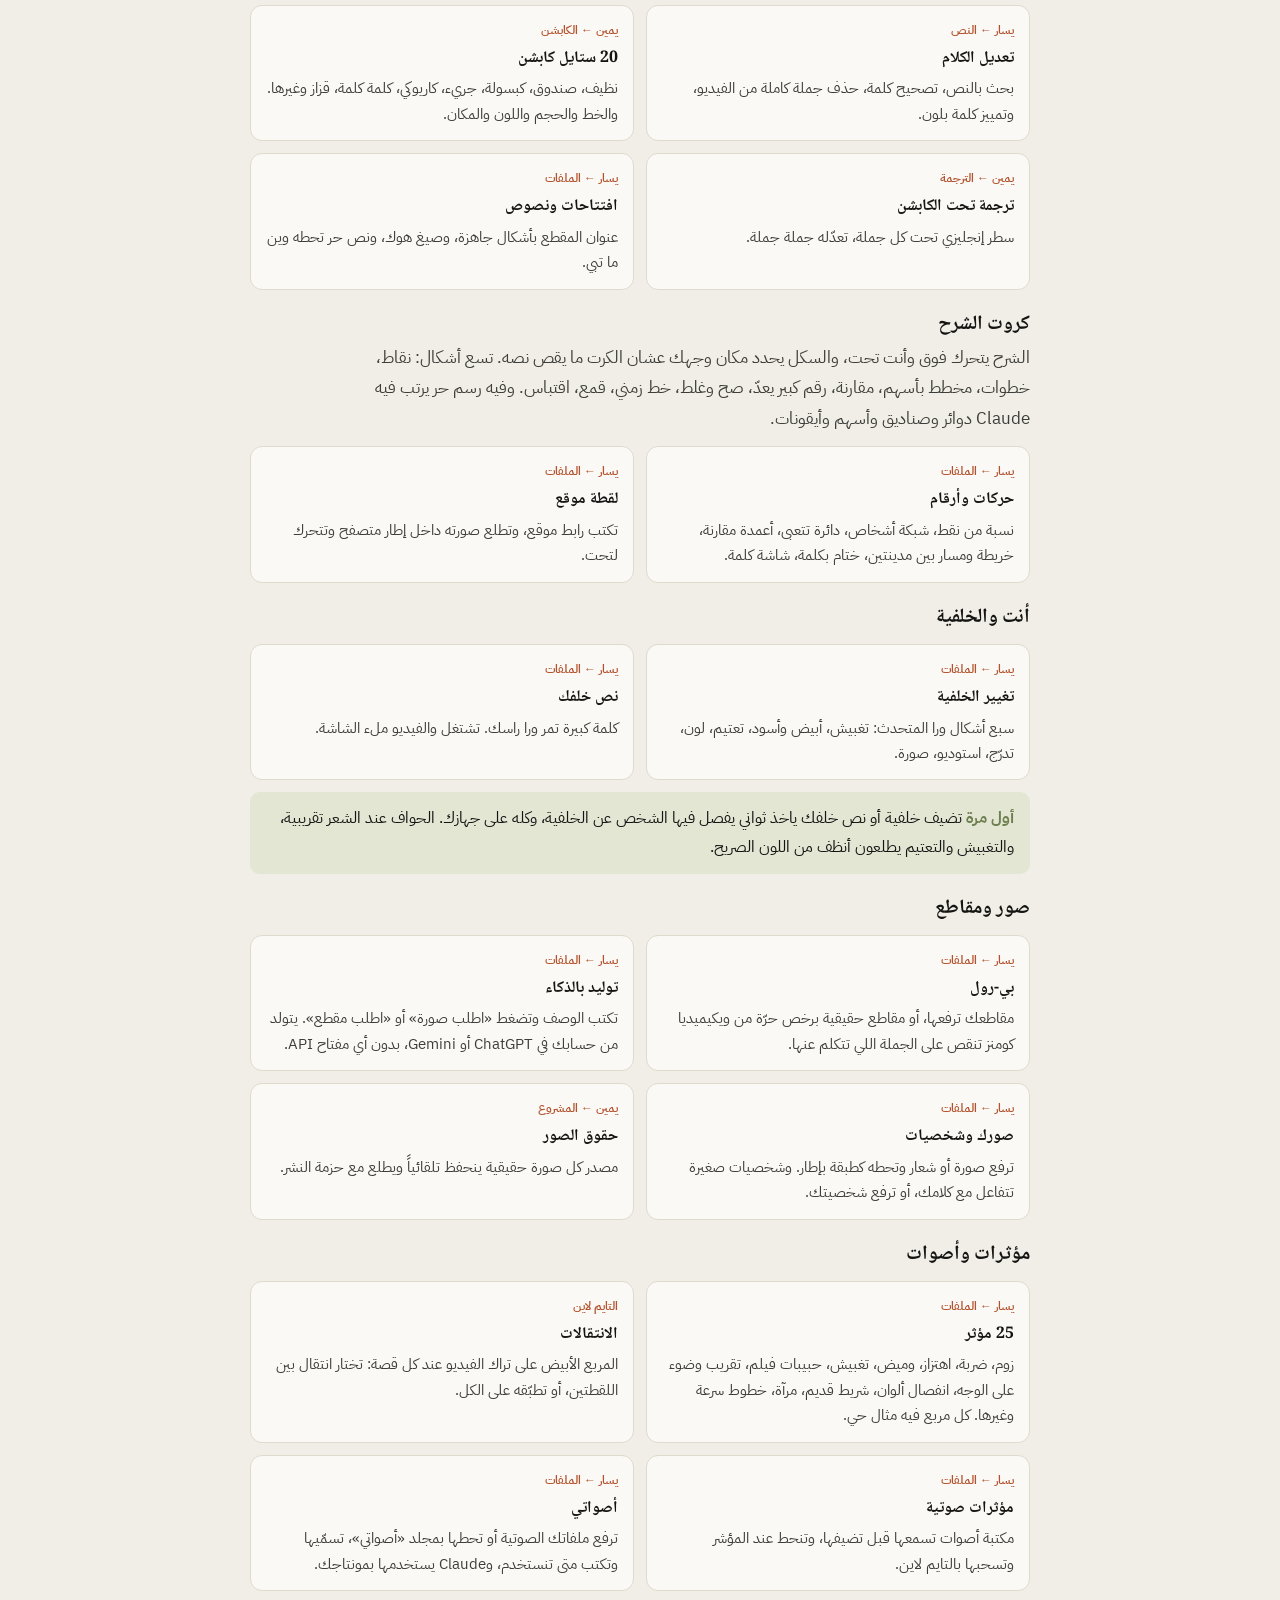
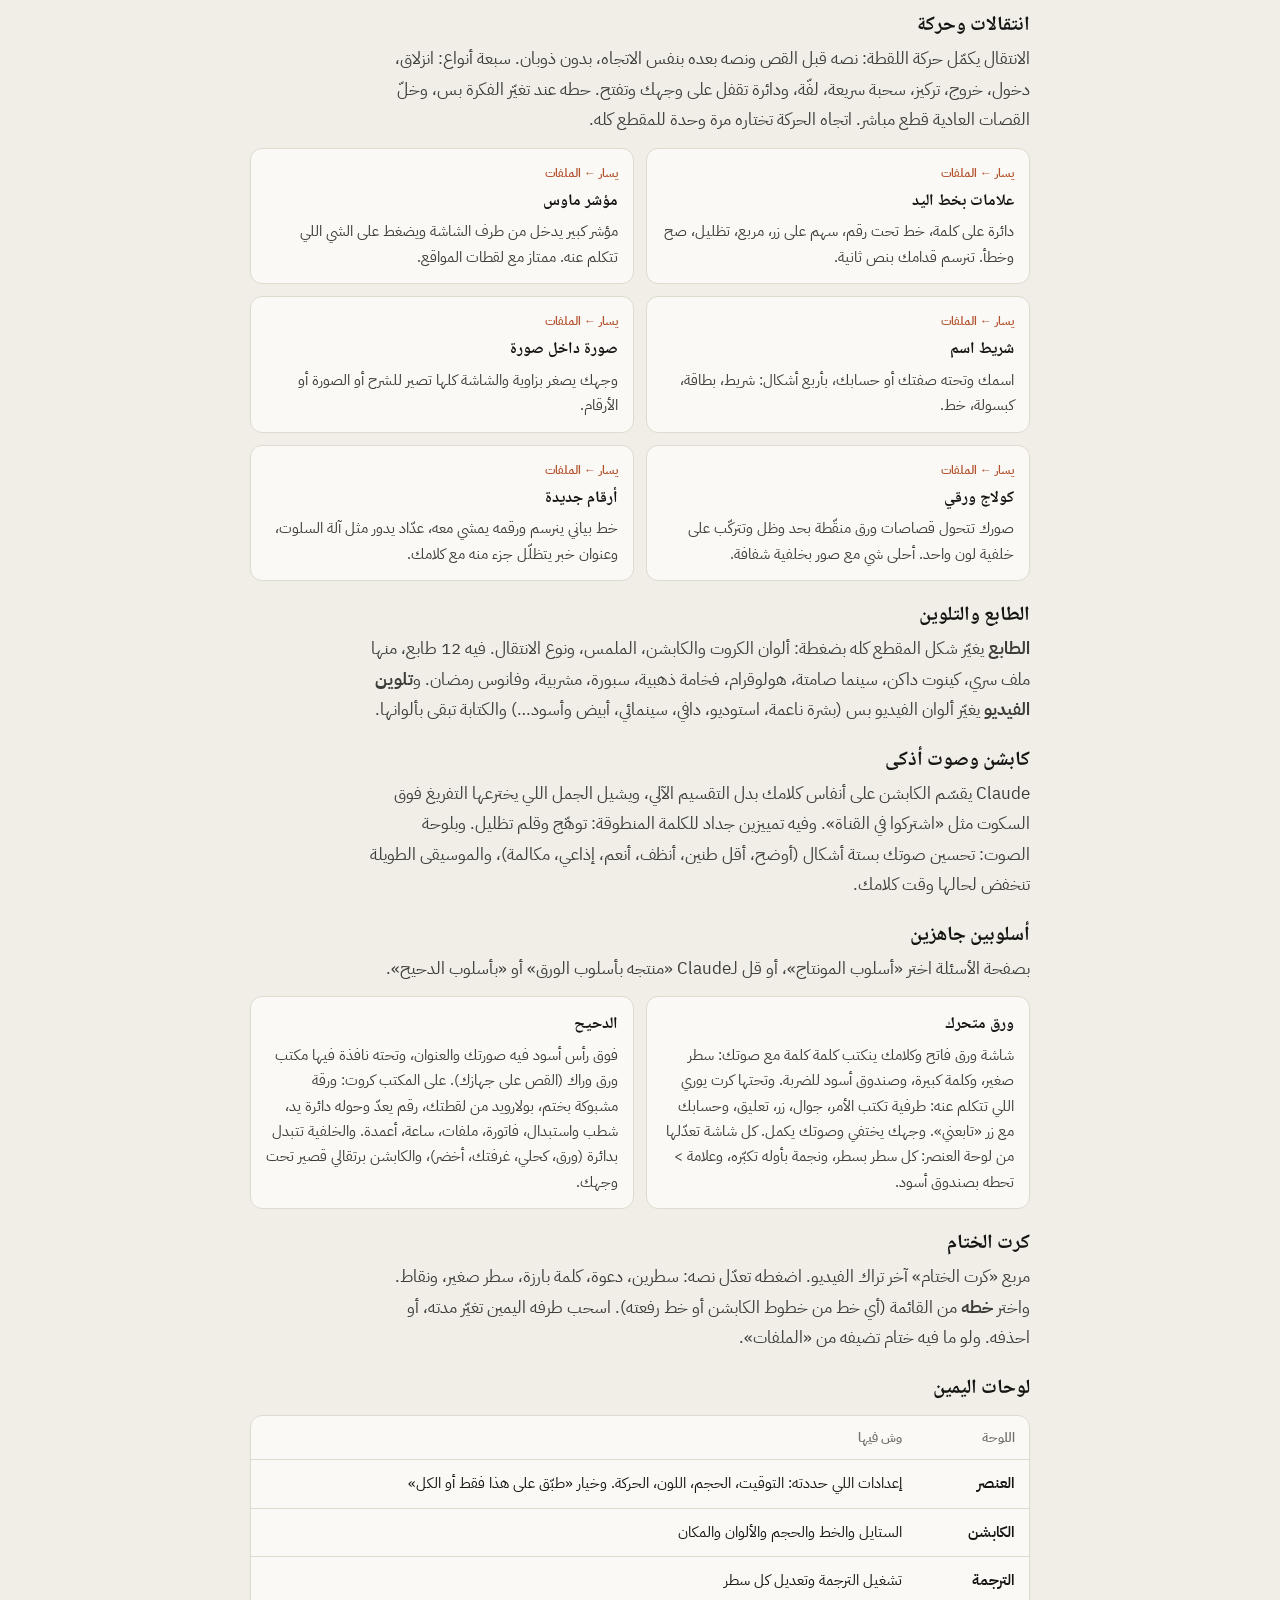
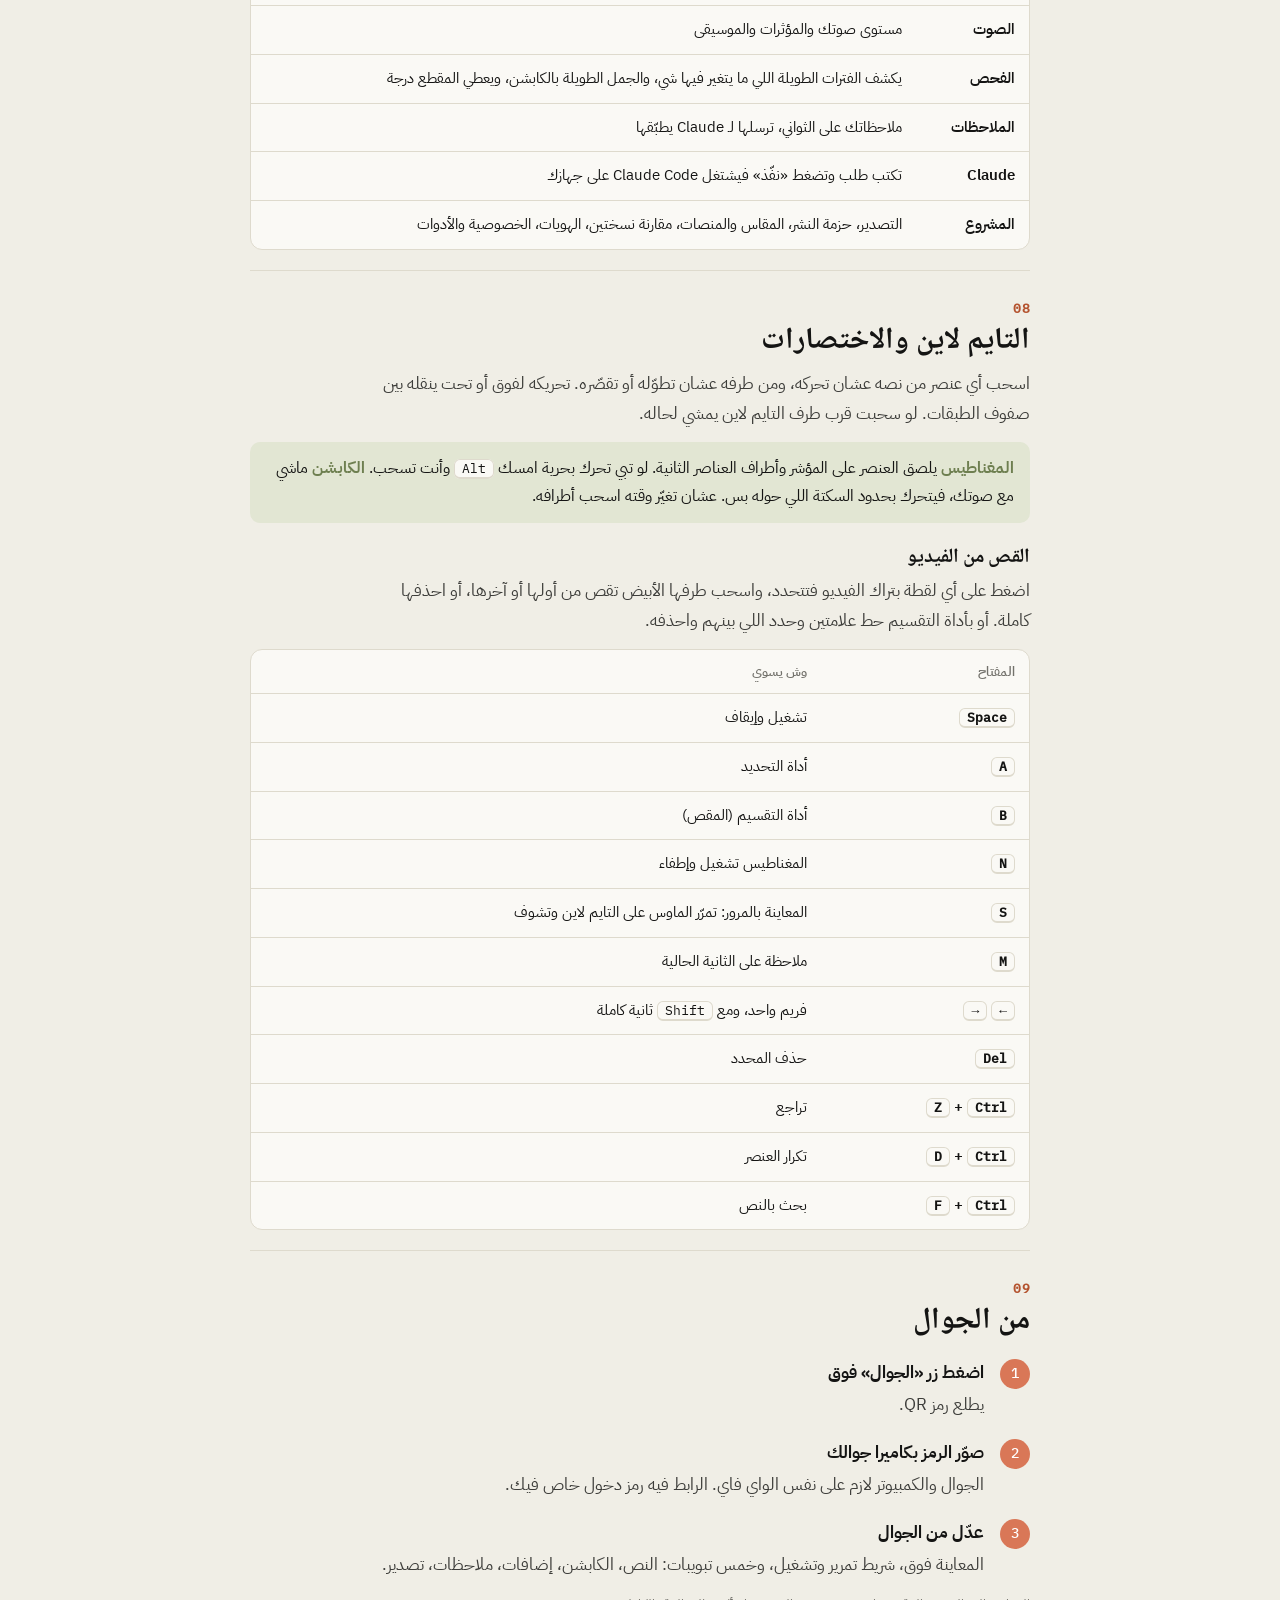
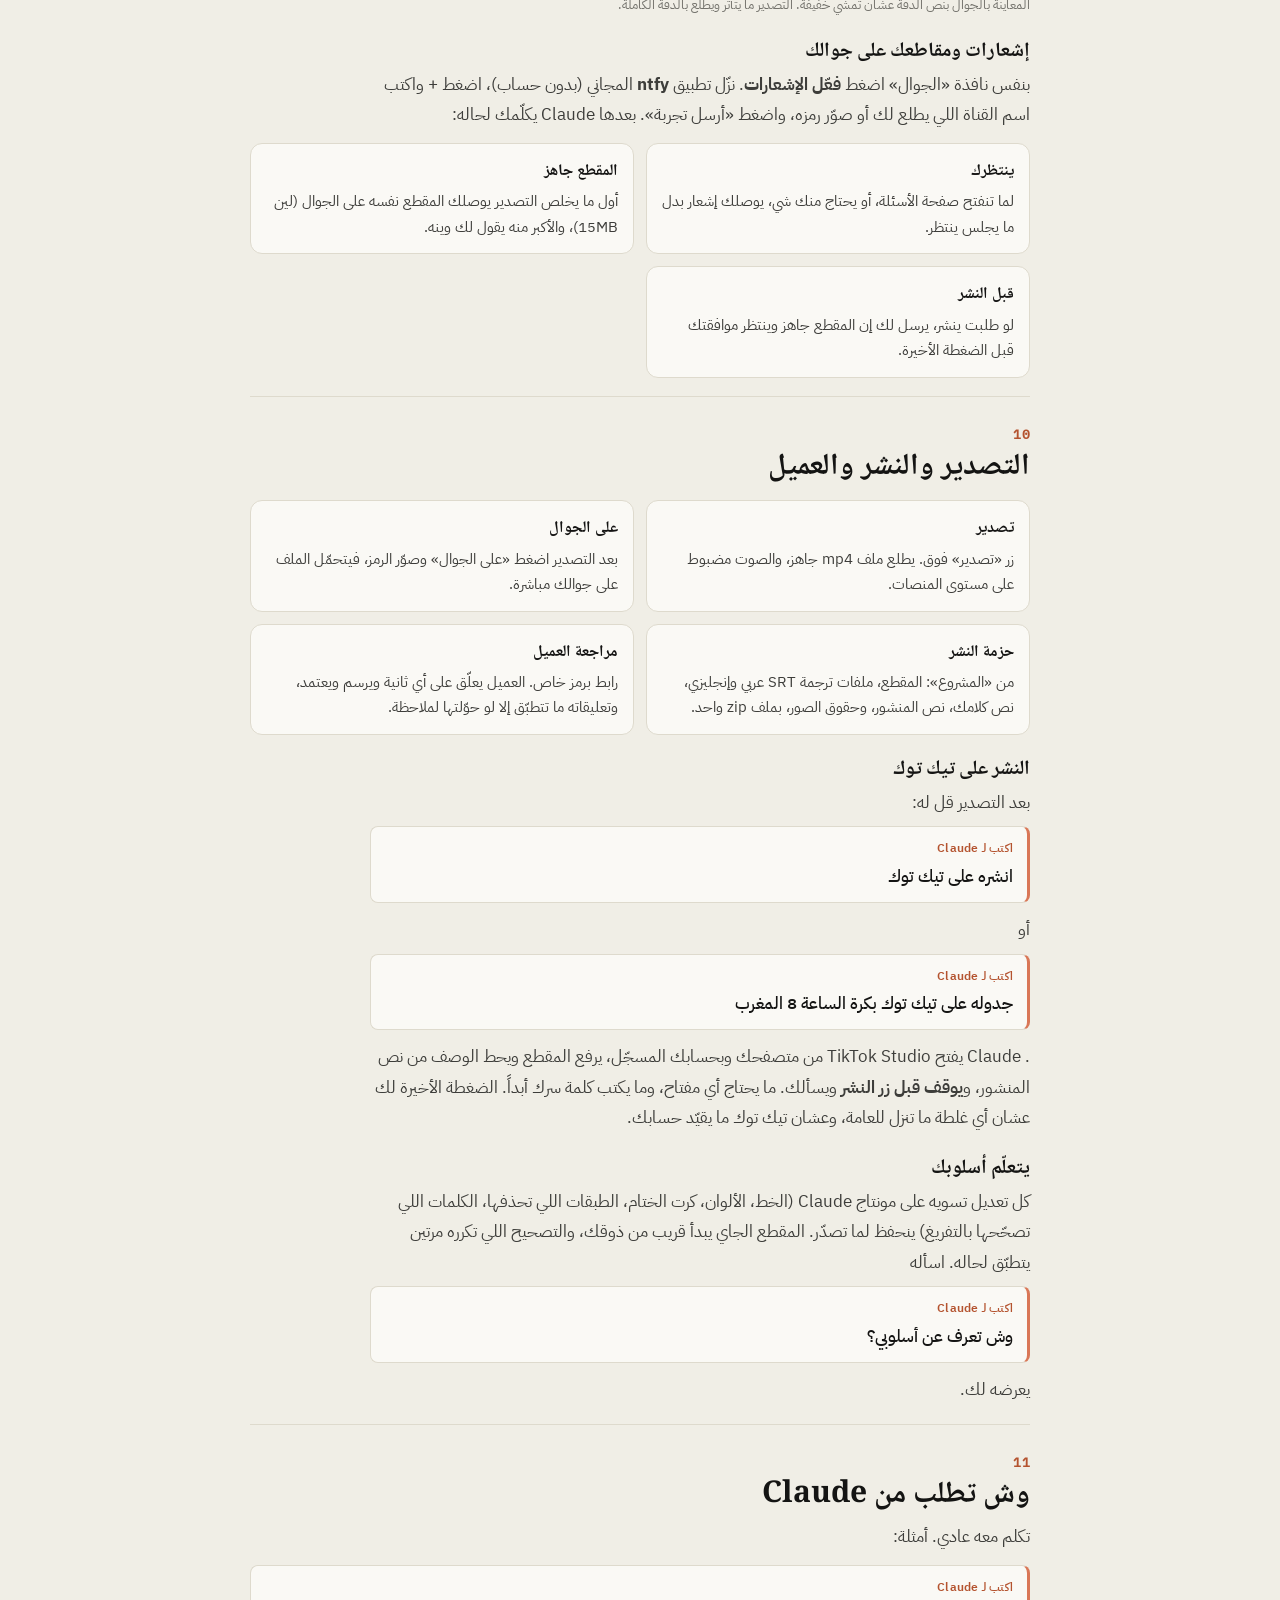
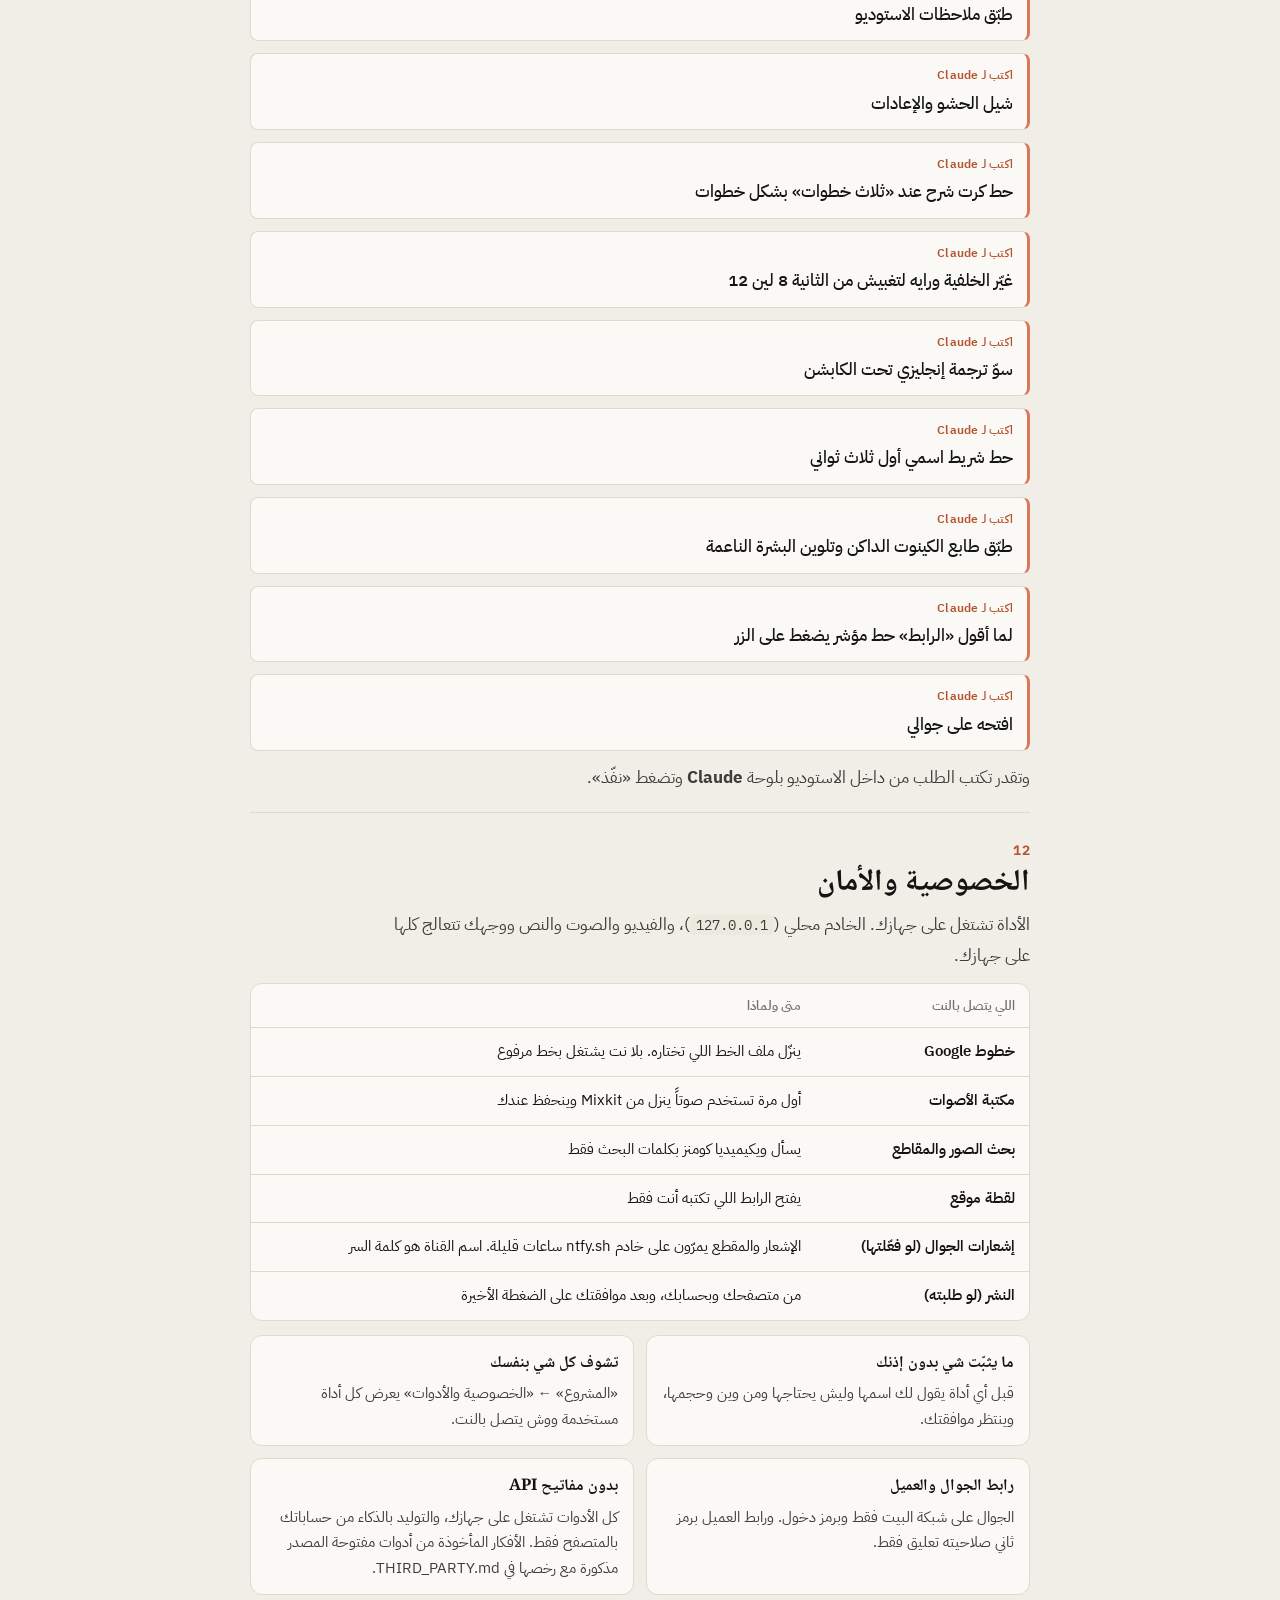
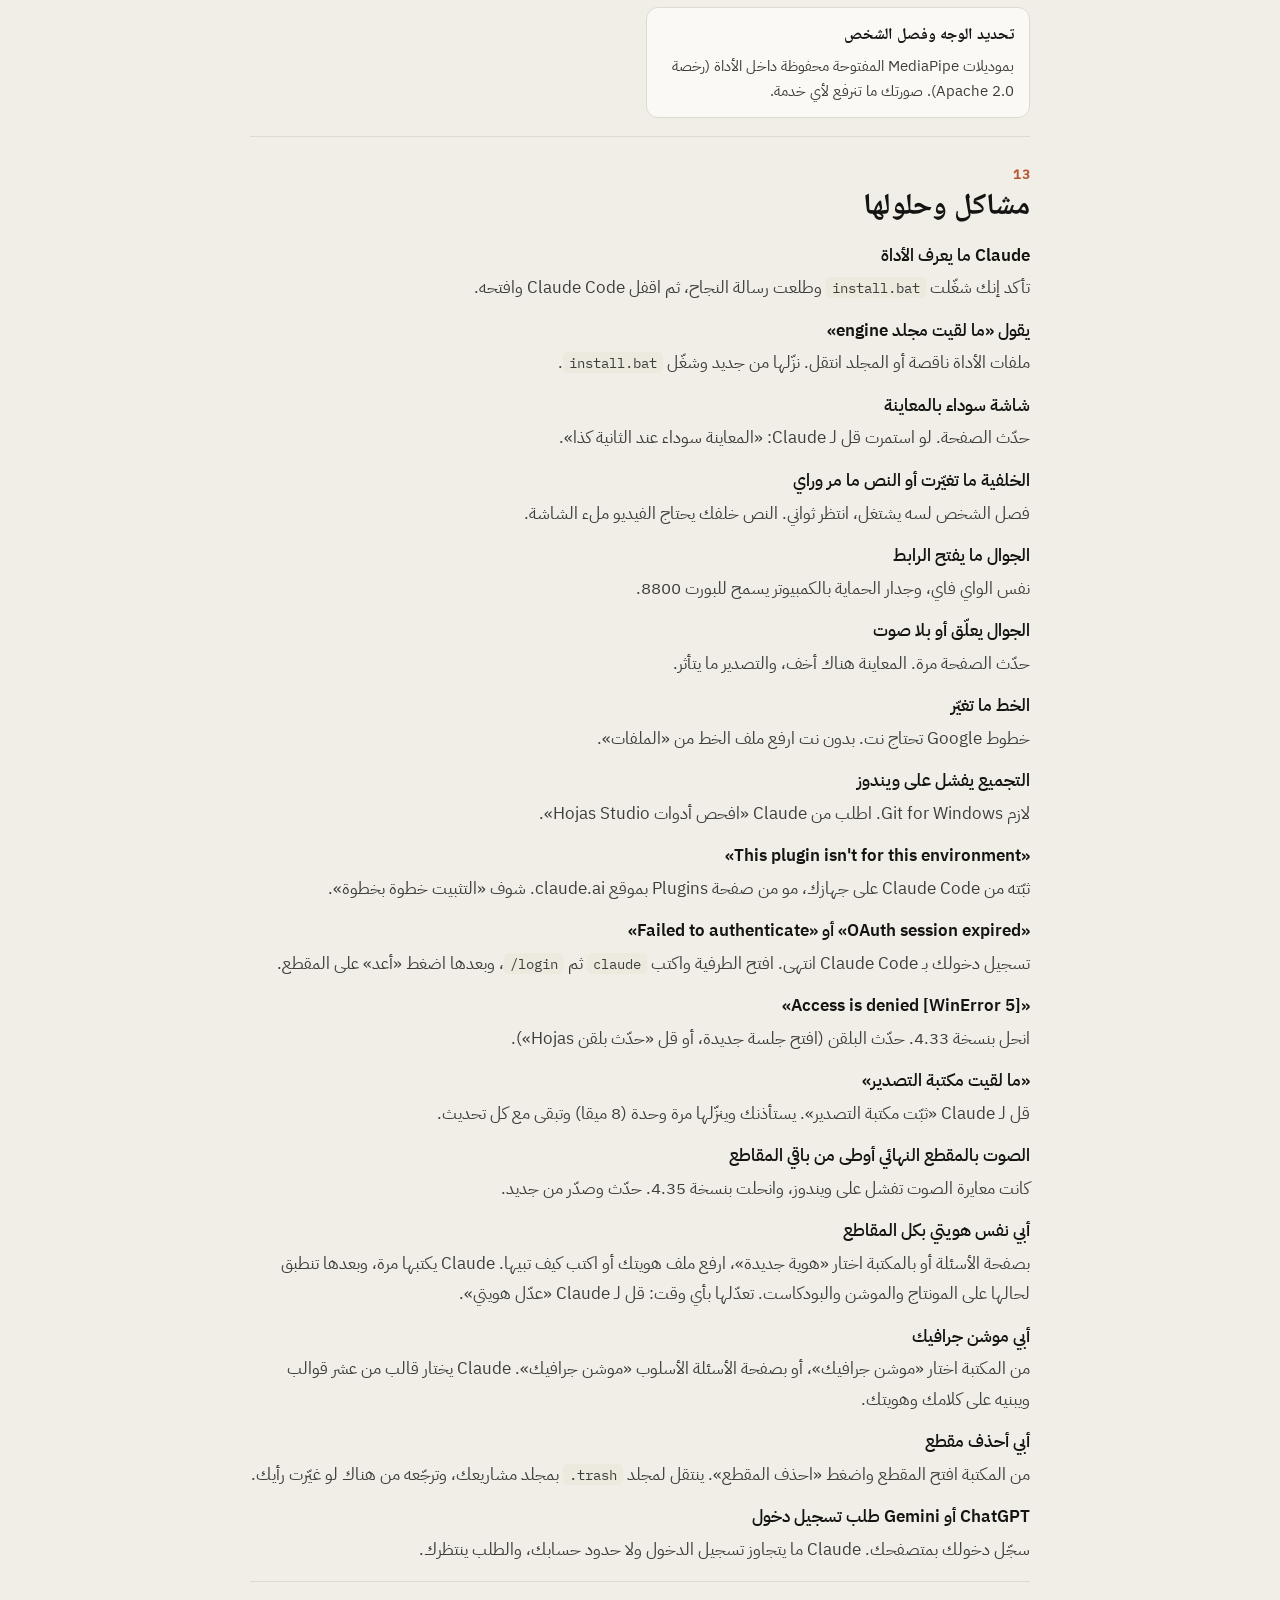
==== commit e44c595c: "4.36 + 4.37: freeze frame (flash, photo, comic, film); Motion Graphics as a core capability (10 temp" ====
--- a/GUIDE.html
+++ b/GUIDE.html
@@ -486,6 +486,8 @@
     <dt>«Access is denied [WinError 5]»</dt><dd>انحل بنسخة 4.33. حدّث البلقن (افتح جلسة جديدة، أو قل «حدّث بلقن Hojas»).</dd>
     <dt>«ما لقيت مكتبة التصدير»</dt><dd>قل لـ Claude «ثبّت مكتبة التصدير». يستأذنك وينزّلها مرة وحدة (8 ميقا) وتبقى مع كل تحديث.</dd>
     <dt>الصوت بالمقطع النهائي أوطى من باقي المقاطع</dt><dd>كانت معايرة الصوت تفشل على ويندوز، وانحلت بنسخة 4.35. حدّث وصدّر من جديد.</dd>
+    <dt>أبي نفس هويتي بكل المقاطع</dt><dd>بصفحة الأسئلة أو بالمكتبة اختار «هوية جديدة»، ارفع ملف هويتك أو اكتب كيف تبيها. Claude يكتبها مرة، وبعدها تنطبق لحالها على المونتاج والموشن والبودكاست. تعدّلها بأي وقت: قل لـ Claude «عدّل هويتي».</dd>
+    <dt>أبي موشن جرافيك</dt><dd>من المكتبة اختار «موشن جرافيك»، أو بصفحة الأسئلة الأسلوب «موشن جرافيك». Claude يختار قالب من عشر قوالب ويبنيه على كلامك وهويتك.</dd>
     <dt>أبي أحذف مقطع</dt><dd>من المكتبة افتح المقطع واضغط «احذف المقطع». ينتقل لمجلد <code>.trash</code> بمجلد مشاريعك، وترجّعه من هناك لو غيّرت رأيك.</dd>
     <dt>ChatGPT أو Gemini طلب تسجيل دخول</dt><dd>سجّل دخولك بمتصفحك. Claude ما يتجاوز تسجيل الدخول ولا حدود حسابك، والطلب ينتظرك.</dd>
   </dl>
